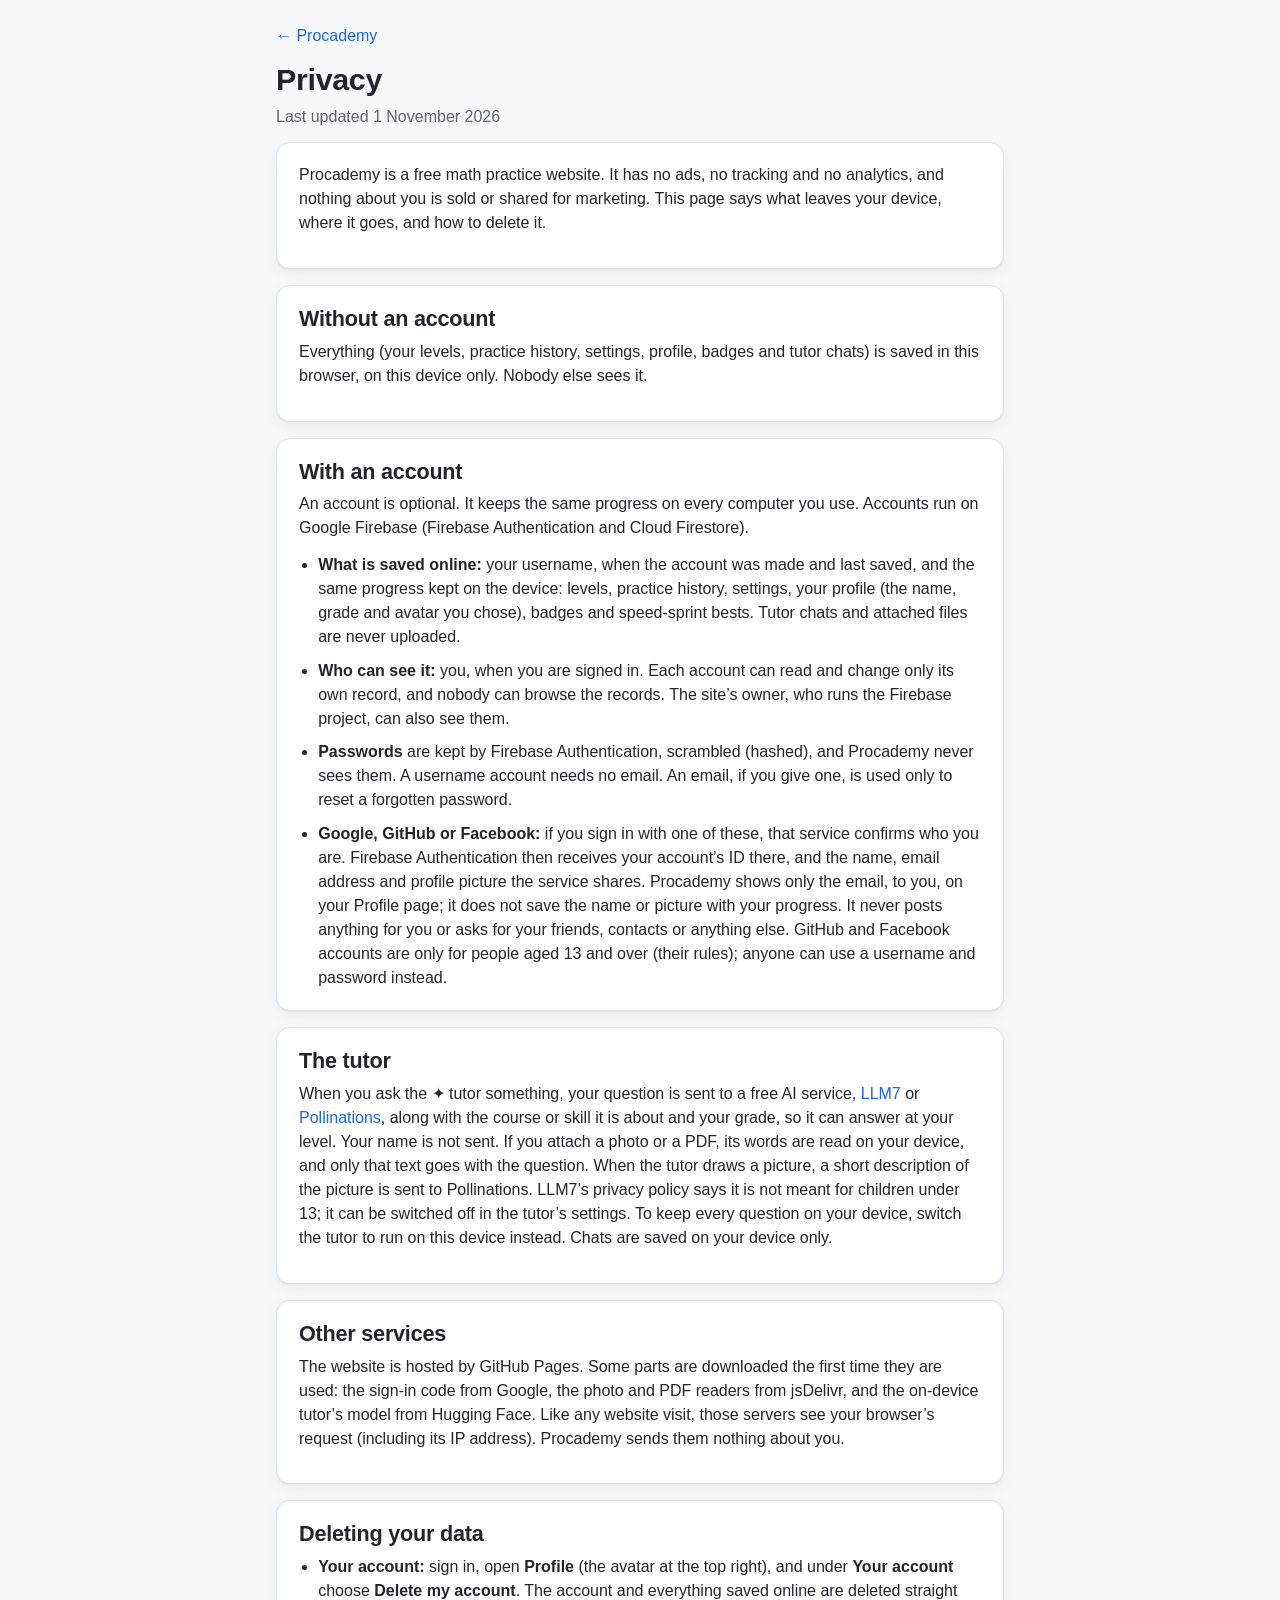
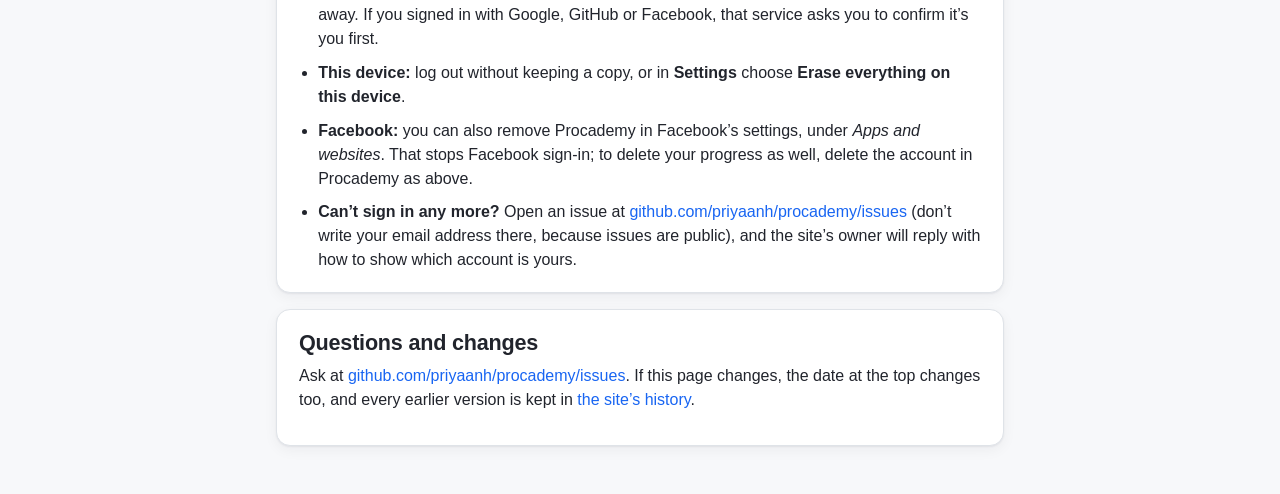
==== privacy.html @ 2d97335e "GitHub and Facebook sign-in buttons, and a privacy page The Profile page's sign-in button is now one" ====
<!doctype html>
<html lang="en">
<head>
<meta charset="utf-8">
<meta name="viewport" content="width=device-width, initial-scale=1">
<!-- A plain page: no scripts at all. Linked from the Profile page and Settings → About, and given to
     Google, GitHub and Facebook as the sign-in buttons' privacy policy and data-deletion page. -->
<meta http-equiv="Content-Security-Policy" content="default-src 'none'; style-src 'self'; img-src 'self'; base-uri 'none'; form-action 'none'">
<title>Privacy · Procademy</title>
<link rel="icon" href="icon.svg" type="image/svg+xml">
<link rel="stylesheet" href="app.css">
</head>
<body>
<main class="legal">
  <p><a href="./">← Procademy</a></p>
  <h1>Privacy</h1>
  <p class="muted">Last updated 1 November 2026</p>

  <div class="card">
    <p>Procademy is a free math practice website. It has no ads, no tracking and no analytics, and nothing
      about you is sold or shared for marketing. This page says what leaves your device, where it goes, and
      how to delete it.</p>
  </div>

  <div class="card">
    <h2>Without an account</h2>
    <p>Everything (your levels, practice history, settings, profile, badges and tutor chats) is saved in
      this browser, on this device only. Nobody else sees it.</p>
  </div>

  <div class="card">
    <h2>With an account</h2>
    <p>An account is optional. It keeps the same progress on every computer you use. Accounts run on Google
      Firebase (Firebase Authentication and Cloud Firestore).</p>
    <ul>
      <li><b>What is saved online:</b> your username, when the account was made and last saved, and the same
        progress kept on the device: levels, practice history, settings, your profile (the name, grade and
        avatar you chose), badges and speed-sprint bests. Tutor chats and attached files are never uploaded.</li>
      <li><b>Who can see it:</b> you, when you are signed in. Each account can read and change only its own
        record, and nobody can browse the records. The site’s owner, who runs the Firebase project, can
        also see them.</li>
      <li><b>Passwords</b> are kept by Firebase Authentication, scrambled (hashed), and Procademy never sees them.
        A username account needs no email. An email, if you give one, is used only to reset a forgotten
        password.</li>
      <li><b>Google, GitHub or Facebook:</b> if you sign in with one of these, that service confirms who you
        are. Firebase Authentication then receives your account’s ID there, and the name, email address
        and profile picture the service shares. Procademy shows only the email, to you, on your Profile
        page; it does not save the name or picture with your progress. It never posts anything for you or
        asks for your friends, contacts or anything else. GitHub and Facebook accounts are only for people
        aged 13 and over (their rules); anyone can use a username and password instead.</li>
    </ul>
  </div>

  <div class="card">
    <h2>The tutor</h2>
    <p>When you ask the ✦ tutor something, your question is sent to a free AI service,
      <a href="https://llm7.io/privacy">LLM7</a> or <a href="https://pollinations.ai/privacy">Pollinations</a>,
      along with the course or skill it is about and your grade, so it can answer at your level. Your name
      is not sent. If you attach a photo or a PDF, its words are read on your device, and only that text goes
      with the question. When the tutor draws a picture, a short description of the picture is sent to
      Pollinations. LLM7’s privacy policy says it is not meant for children under 13; it can be switched off
      in the tutor’s settings. To keep every question on your device, switch the tutor to run on this
      device instead. Chats are saved on your device only.</p>
  </div>

  <div class="card">
    <h2>Other services</h2>
    <p>The website is hosted by GitHub Pages. Some parts are downloaded the first time they are used: the
      sign-in code from Google, the photo and PDF readers from jsDelivr, and the on-device tutor’s model
      from Hugging Face. Like any website visit, those servers see your browser’s request (including its
      IP address). Procademy sends them nothing about you.</p>
  </div>

  <div class="card" id="delete">
    <h2>Deleting your data</h2>
    <ul>
      <li><b>Your account:</b> sign in, open <b>Profile</b> (the avatar at the top right), and under
        <b>Your account</b> choose <b>Delete my account</b>. The account and everything saved online are
        deleted straight away. If you signed in with Google, GitHub or Facebook, that service asks you to
        confirm it’s you first.</li>
      <li><b>This device:</b> log out without keeping a copy, or in <b>Settings</b> choose
        <b>Erase everything on this device</b>.</li>
      <li><b>Facebook:</b> you can also remove Procademy in Facebook’s settings, under <i>Apps and
        websites</i>. That stops Facebook sign-in; to delete your progress as well, delete the account in
        Procademy as above.</li>
      <li><b>Can’t sign in any more?</b> Open an issue at
        <a href="https://github.com/priyaanh/procademy/issues">github.com/priyaanh/procademy/issues</a>
        (don’t write your email address there, because issues are public), and the site’s owner will
        reply with how to show which account is yours.</li>
    </ul>
  </div>

  <div class="card">
    <h2>Questions and changes</h2>
    <p>Ask at <a href="https://github.com/priyaanh/procademy/issues">github.com/priyaanh/procademy/issues</a>.
      If this page changes, the date at the top changes too, and every earlier version is kept in
      <a href="https://github.com/priyaanh/procademy/commits/main/privacy.html">the site’s history</a>.</p>
  </div>
</main>
</body>
</html>
---- app.css ----
/* Academy: one stylesheet for the whole site. Light and dark come from the tokens at the top. */
:root {
  --bg: #f7f8fa; --surface: #ffffff; --surface-2: #f1f3f6; --ink: #21242c; --muted: #5f6672; --line: #dfe3e8; --line-strong: #c7cdd5;
  --primary: #1865f2; --primary-ink: #1865f2; --primary-soft: #e8f0fe; --on-primary: #ffffff;
  --ok: #0f9d58; --ok-soft: #e3f5ea; --bad: #d93025; --bad-soft: #fde8e6; --warn: #b26a00; --warn-soft: #fff1d6;
  --lvl1: #f08c00; --lvl2: #9c8fe3; --lvl3: #6a4fd8; --lvl4: #3b23a8; --lvl0: #c7cdd5;
  --shadow: 0 1px 2px rgba(20, 24, 40, .06), 0 4px 14px rgba(20, 24, 40, .05);
  --radius: 14px; --radius-s: 9px;
  --font: -apple-system, BlinkMacSystemFont, "Segoe UI", Roboto, "Helvetica Neue", Arial, sans-serif;
  --mono: ui-monospace, SFMono-Regular, Menlo, Consolas, monospace;
  --vz1: #2d6fe0; --vz2: #d2403a; --vz3: #23894a; --vz4: #7448d0; --vz5: #dd7410; --vz6: #2a2e38;
  --pc-a: #2d6fe0; --pc-b: #dd7410;   /* the percent tool's two series, checked for colour-blind separation */
  --fs: 16px;
  color-scheme: light;
}
:root[data-size="large"] { --fs: 19px; }
:root[data-size="xlarge"] { --fs: 22px; }
@media (prefers-color-scheme: dark) {
  :root:not([data-theme="light"]) {
    --bg: #14161b; --surface: #1d2027; --surface-2: #262a33; --ink: #e8eaf0; --muted: #a2a9b6; --line: #2f343f; --line-strong: #434a58;
    --primary: #6ea0ff; --primary-ink: #8db3ff; --primary-soft: #1f2d4a; --on-primary: #0c1324;
    --ok: #3ccf7a; --ok-soft: #173426; --bad: #ff7b72; --bad-soft: #3c1f1f; --warn: #ffc166; --warn-soft: #3a2f16;
    --lvl1: #ffa94d; --lvl2: #a99cf0; --lvl3: #8b73ee; --lvl4: #6a4fd8; --lvl0: #434a58;
    --vz1: #6ea0ff; --vz2: #ff7b72; --vz3: #4cd07d; --vz4: #b49cff; --vz5: #ffab5c; --vz6: #e8eaf0;
    --pc-a: #5a8cf0; --pc-b: #c97a2a;
    --shadow: 0 1px 2px rgba(0, 0, 0, .3), 0 4px 14px rgba(0, 0, 0, .25);
    color-scheme: dark;
  }
}
:root[data-theme="dark"] {
  --bg: #14161b; --surface: #1d2027; --surface-2: #262a33; --ink: #e8eaf0; --muted: #a2a9b6; --line: #2f343f; --line-strong: #434a58;
  --primary: #6ea0ff; --primary-ink: #8db3ff; --primary-soft: #1f2d4a; --on-primary: #0c1324;
  --ok: #3ccf7a; --ok-soft: #173426; --bad: #ff7b72; --bad-soft: #3c1f1f; --warn: #ffc166; --warn-soft: #3a2f16;
  --lvl1: #ffa94d; --lvl2: #a99cf0; --lvl3: #8b73ee; --lvl4: #6a4fd8; --lvl0: #434a58;
  --vz1: #6ea0ff; --vz2: #ff7b72; --vz3: #4cd07d; --vz4: #b49cff; --vz5: #ffab5c; --vz6: #e8eaf0;
  --pc-a: #5a8cf0; --pc-b: #c97a2a;
  --shadow: 0 1px 2px rgba(0, 0, 0, .3), 0 4px 14px rgba(0, 0, 0, .25);
  color-scheme: dark;
}

* { box-sizing: border-box; }
[hidden] { display: none !important; }
html { font-size: var(--fs); -webkit-text-size-adjust: 100%; }
body { margin: 0; background: var(--bg); color: var(--ink); font-family: var(--font); line-height: 1.5; min-height: 100vh; display: flex; flex-direction: column; }
a { color: var(--primary-ink); text-decoration: none; }
a:hover { text-decoration: underline; }
h1, h2, h3, h4 { line-height: 1.2; margin: 0 0 .5rem; font-weight: 700; letter-spacing: -.01em; }
h1 { font-size: 1.9rem; } h2 { font-size: 1.35rem; } h3 { font-size: 1.1rem; } h4 { font-size: 1rem; }
p { margin: 0 0 .8rem; }
button { font: inherit; cursor: pointer; }
input, select { font: inherit; color: inherit; }
img, svg { max-width: 100%; }
code { font-family: var(--mono); font-size: .92em; background: var(--surface-2); padding: .1em .35em; border-radius: 5px; }
pre.code { font-family: var(--mono); font-size: .92em; background: var(--surface-2); border: 1px solid var(--line); padding: .7rem .9rem; border-radius: var(--radius-s); overflow-x: auto; line-height: 1.45; margin: .6rem 0; white-space: pre; }
.visually-hidden { position: absolute; width: 1px; height: 1px; overflow: hidden; clip: rect(0 0 0 0); white-space: nowrap; }
:focus-visible { outline: 3px solid var(--primary); outline-offset: 2px; border-radius: 6px; }
.skip { position: absolute; left: -999px; top: 8px; background: var(--surface); padding: .5rem .8rem; border-radius: 8px; z-index: 50; }
.skip:focus { left: 8px; }

/* ---------- header ---------- */
.top { position: sticky; top: 0; z-index: 20; background: var(--surface); border-bottom: 1px solid var(--line); }
.top .bar { max-width: 1180px; margin: 0 auto; padding: 0 16px; min-height: 60px; display: flex; align-items: center; gap: 14px; }
.brand { display: flex; align-items: center; gap: 10px; font-weight: 800; font-size: 1.15rem; color: var(--ink); letter-spacing: -.01em; white-space: nowrap; }
.brand:hover { text-decoration: none; }
.brand .logo { width: 30px; height: 30px; border-radius: 9px; background: linear-gradient(135deg, var(--lvl3), var(--primary)); display: grid; place-items: center; color: #fff; font-size: 17px; }
.nav { display: flex; align-items: center; gap: 4px; }
.nav a { padding: .45rem .7rem; border-radius: 8px; color: var(--ink); font-weight: 600; }
.nav a:hover { background: var(--surface-2); text-decoration: none; }
.nav a.active { color: var(--primary-ink); background: var(--primary-soft); }
.search { flex: 1; display: flex; justify-content: center; }
.search form { width: 100%; max-width: 420px; position: relative; }
.search input { width: 100%; padding: .55rem .9rem .55rem 2.3rem; border: 1px solid var(--line-strong); border-radius: 999px; background: var(--bg); color: var(--ink); }
.search input:focus { background: var(--surface); outline: 2px solid var(--primary); border-color: transparent; }
.search .icon { position: absolute; left: .85rem; top: 50%; transform: translateY(-50%); color: var(--muted); pointer-events: none; }
.stats { display: flex; gap: 6px; align-items: center; margin-left: auto; }
.stat-pill { display: inline-flex; align-items: center; gap: 5px; padding: .3rem .65rem; border-radius: 999px; background: var(--surface-2); font-weight: 700; font-size: .92rem; white-space: nowrap; }
.stat-pill.cold { color: var(--muted); font-weight: 600; }
.iconbtn { width: 40px; height: 40px; border-radius: 50%; border: 0; background: transparent; color: var(--ink); display: grid; place-items: center; font-size: 1.2rem; }
.iconbtn:hover { background: var(--surface-2); }
@media (max-width: 760px) {
  .top .bar { flex-wrap: wrap; padding: 8px 12px; gap: 6px; }
  .search { order: 3; flex-basis: 100%; }
  .search form { max-width: none; }
  .nav a { padding: .4rem .5rem; }
  .brand .word { display: none; }
  .stat-pill { padding: .25rem .5rem; font-size: .85rem; }
  .iconbtn { width: 36px; height: 36px; }
}
@media (max-width: 440px) {
  .top .bar { gap: 4px; }
  .stats .stat-pill:first-child { display: none; }          /* the streak is on the home page; keep one line */
  .stat-pill { padding: .2rem .45rem; }
  .nav { gap: 0; flex: 1; min-width: 0; overflow-x: auto; scrollbar-width: none; }
  .nav::-webkit-scrollbar { display: none; }
  .nav a { flex: none; }
  .nav a { padding: .35rem .3rem; font-size: .9rem; }
  .nav .star { display: none; }
  .stats { display: none; }                                  /* the streak and points are on the home page; keep the nav on one line */
  .tab { padding: .35rem .6rem; font-size: .85rem; }
  .iconbtn { width: 32px; height: 32px; }
  main { padding-bottom: 96px; }                             /* room for the Ask button */
  main .tiles { grid-template-columns: repeat(3, minmax(0, 1fr)); gap: 8px; }
  main .tile { padding: 10px 10px; }
  main .tile .big { font-size: 1.3rem; }
  main .tile .label { font-size: .66rem; letter-spacing: .02em; }
  main .skills li { flex-wrap: wrap; }
  main .skills .actions { width: 100%; padding-left: 30px; }
  main .skills li.test .actions { padding-left: 30px; }
  .hero .btn-row > .btn, .cpm-now .btn-row > .btn { flex: 1 1 100%; }
  .hero { padding: 22px 18px; }
}

/* ---------- layout ---------- */
main { flex: 1; width: 100%; max-width: 1180px; margin: 0 auto; padding: 24px 16px 48px; container: page / inline-size; }
/* layouts follow the width the page really has, not the window: with the tutor open, a wide window can
   leave a narrow page, and the side-by-side layouts must stack instead of squeezing their buttons */
@container page (max-width: 860px) {
  main .two-col { grid-template-columns: 1fr; }
  main .sidebar { position: static; order: 2; }
}
@container page (max-width: 700px) {
  main .ex-head h1 { flex: 1 1 100%; order: 3; font-size: 1.05rem; }
  main .ex-head .dots { margin-left: auto; }
  main .back .back-long { display: none; }
  main .back .back-short { display: inline; }
  main .cpm-lessons li { flex-wrap: wrap; }
  main .cpm-lessons .actions { width: 100%; padding-left: 68px; }
  main .cpm-levels { order: 2; }
  main .skills li { flex-wrap: wrap; }
  main .skills .actions { width: 100%; padding-left: 30px; }
}
@container page (max-width: 460px) {
  main .tiles { grid-template-columns: repeat(3, minmax(0, 1fr)); gap: 8px; }
  main .tile { padding: 10px 10px; }
  main .tile .big { font-size: 1.3rem; }
  main .tile .label { font-size: .66rem; letter-spacing: .02em; }
  main .hero .btn-row > .btn, main .cpm-now .btn-row > .btn { flex: 1 1 100%; }
  main .hero { padding: 22px 18px; }
}
footer { border-top: 1px solid var(--line); color: var(--muted); font-size: .9rem; padding: 18px 16px 28px; text-align: center; }
.two-col { display: grid; grid-template-columns: 290px minmax(0, 1fr); gap: 24px; align-items: start; }
.sidebar { position: sticky; top: 76px; }
@media (max-width: 900px) { .two-col { grid-template-columns: 1fr; } .sidebar { position: static; order: 2; } }
.card { background: var(--surface); border: 1px solid var(--line); border-radius: var(--radius); box-shadow: var(--shadow); padding: 20px 22px; }
.card + .card { margin-top: 16px; }
.grid > .card + .card, .tiles > .tile, .row > .card + .card { margin-top: 0; }     /* side by side: no stacking margin */
.grid > .card.tight { display: flex; flex-direction: column; }
.grid > .card.tight > .btn-row:last-child { margin-top: auto; padding-top: 14px; }   /* buttons line up along the bottom */
.grid > .card.tight > .btn:last-child { margin-top: auto; align-self: flex-start; }
.card.tight { padding: 14px 16px; }
.grid { display: grid; gap: 16px; grid-template-columns: repeat(auto-fill, minmax(260px, 1fr)); }
.grid.wide { grid-template-columns: repeat(auto-fill, minmax(320px, 1fr)); }
.row { display: flex; align-items: center; gap: 12px; flex-wrap: wrap; }
.row.between { justify-content: space-between; }
.muted { color: var(--muted); }
.small { font-size: .9rem; }
.tiny { font-size: .8rem; }
.crumbs { font-size: .9rem; color: var(--muted); margin-bottom: 10px; display: flex; gap: 6px; flex-wrap: wrap; align-items: center; }
.crumbs a { color: var(--muted); }
.crumbs a:hover { color: var(--primary-ink); }
.hero { padding: 28px 26px; border-radius: var(--radius); background: var(--surface); border: 1px solid var(--line); box-shadow: var(--shadow); position: relative; overflow: hidden; }
.hero::before { content: ""; position: absolute; inset: 0 0 auto 0; height: 6px; background: var(--course, var(--primary)); }
.hero .icon-big { font-size: 2.4rem; line-height: 1; }
.section-title { display: flex; align-items: baseline; justify-content: space-between; gap: 12px; margin: 28px 0 12px; }
.section-title h2 { margin: 0; }
.section-title:first-child { margin-top: 0; }
.empty { color: var(--muted); text-align: center; padding: 28px 12px; }

/* ---------- buttons ---------- */
.btn { display: inline-flex; align-items: center; justify-content: center; gap: 8px; padding: .6rem 1.1rem; border-radius: 10px; border: 1px solid var(--line-strong); background: var(--surface); color: var(--ink); font-weight: 700; min-height: 44px; text-decoration: none; }
.btn:hover { background: var(--surface-2); text-decoration: none; }
.btn.primary { background: var(--primary); border-color: var(--primary); color: var(--on-primary); }
.btn.primary:hover { filter: brightness(1.08); }
.btn.ok { background: var(--ok); border-color: var(--ok); color: #fff; }
.btn.ghost { border-color: transparent; background: transparent; color: var(--primary-ink); }
.btn.ghost:hover { background: var(--primary-soft); }
.btn.danger { color: var(--bad); border-color: var(--bad); }
.btn.sm { min-height: 36px; padding: .35rem .8rem; font-size: .92rem; }
.btn.block { width: 100%; }
.btn[disabled] { opacity: .5; cursor: not-allowed; }
.btn-row { display: flex; gap: 10px; flex-wrap: wrap; align-items: center; margin-top: 14px; }

/* ---------- mastery ---------- */
.lvl { display: inline-block; width: 18px; height: 22px; border-radius: 4px; border: 2px solid var(--lvl0); position: relative; vertical-align: middle; flex: none; background: linear-gradient(to top, var(--c, transparent) var(--p, 0%), transparent var(--p, 0%)); }
.lvl-1 { --c: var(--lvl1); --p: 25%; border-color: var(--lvl1); }
.lvl-2 { --c: var(--lvl2); --p: 50%; border-color: var(--lvl2); }
.lvl-3 { --c: var(--lvl3); --p: 80%; border-color: var(--lvl3); }
.lvl-4 { --c: var(--lvl4); --p: 100%; border-color: var(--lvl4); }
.lvl-4::after { content: "★"; position: absolute; inset: 0; display: grid; place-items: center; color: #fff; font-size: 12px; line-height: 1; }
.lvl.big { width: 26px; height: 32px; }
.lvl.big.lvl-4::after { font-size: 17px; }
.legend { display: flex; flex-wrap: wrap; gap: 8px 16px; font-size: .9rem; color: var(--muted); }
.legend span { display: inline-flex; align-items: center; gap: 6px; }
.legend .dot { width: 12px; height: 12px; border-radius: 3px; display: inline-block; }
.mbar { display: flex; height: 12px; border-radius: 999px; overflow: hidden; background: var(--surface-2); border: 1px solid var(--line); }
.mbar span { display: block; height: 100%; }
.mbar .m4 { background: var(--lvl4); } .mbar .m3 { background: var(--lvl3); } .mbar .m2 { background: var(--lvl2); } .mbar .m1 { background: var(--lvl1); }
.mbar.thin { height: 8px; }
.pbar { height: 8px; border-radius: 999px; background: var(--surface-2); border: 1px solid var(--line); overflow: hidden; }
.pbar > span { display: block; height: 100%; background: var(--course, var(--primary)); }
.chip { display: inline-flex; align-items: center; gap: 6px; padding: .15rem .6rem; border-radius: 999px; background: var(--surface-2); font-size: .85rem; font-weight: 600; color: var(--muted); }
.chip.lv-1 { background: var(--warn-soft); color: var(--warn); }
.chip.lv-2, .chip.lv-3, .chip.lv-4 { background: var(--primary-soft); color: var(--lvl3); }
.chip.up { background: var(--ok-soft); color: var(--ok); }
.chip.down { background: var(--bad-soft); color: var(--bad); }

/* ---------- lists of skills ---------- */
.skills { list-style: none; margin: 0; padding: 0; }
.skills li { display: flex; align-items: center; gap: 12px; padding: 10px 0; border-top: 1px solid var(--line); }
.skills li:first-child { border-top: 0; }
.skills .name { flex: 1; min-width: 0; font-weight: 600; }
.skills .name a { color: var(--ink); }
.skills .name .sub { font-weight: 400; color: var(--muted); font-size: .85rem; }
.skills .actions { display: flex; gap: 6px; flex: none; }
.skills li.test { background: var(--surface-2); margin: 8px -22px -20px; padding: 14px 22px; border-radius: 0 0 var(--radius) var(--radius); border-top: 0; }
.unit-card h3 a { color: var(--ink); }
.unit-card .num { color: var(--muted); font-weight: 600; font-size: .85rem; text-transform: uppercase; letter-spacing: .04em; }
.unit-nav { list-style: none; margin: 0; padding: 0; }
.unit-nav li a { display: flex; gap: 10px; align-items: center; padding: 8px 10px; border-radius: 8px; color: var(--ink); font-size: .95rem; }
.unit-nav li a > span:nth-child(2) { flex: 1; min-width: 0; overflow-wrap: anywhere; }
.unit-nav li a:hover, .unit-nav li a.active { background: var(--surface-2); text-decoration: none; }
.unit-nav .n { color: var(--muted); font-weight: 700; font-size: .8rem; width: 22px; flex: none; }
.unit-nav .pbar { width: 46px; margin-left: auto; flex: none; }

/* ---------- course cards ---------- */
.course-card { display: flex; flex-direction: column; gap: 10px; padding: 18px 20px; border-top: 5px solid var(--course, var(--primary)); color: var(--ink); }
.course-card:hover { text-decoration: none; border-color: var(--course, var(--primary)); box-shadow: 0 6px 20px rgba(20, 24, 40, .1); }
.course-card .icon { font-size: 1.8rem; line-height: 1; }
.course-card h3 { margin: 0; }
.course-card p { color: var(--muted); font-size: .92rem; margin: 0; flex: 1; }
.tiles { display: grid; gap: 14px; grid-template-columns: repeat(auto-fit, minmax(150px, 1fr)); }
.tile { background: var(--surface); border: 1px solid var(--line); border-radius: var(--radius); padding: 14px 16px; box-shadow: var(--shadow); }
.tile .big { font-size: 1.8rem; font-weight: 800; letter-spacing: -.02em; line-height: 1.1; }
.tile .label { color: var(--muted); font-size: .85rem; font-weight: 600; text-transform: uppercase; letter-spacing: .04em; }

/* ---------- exercise ---------- */
.ex { max-width: 860px; margin: 0 auto; }
.ex-head { display: flex; align-items: center; gap: 14px; margin-bottom: 14px; flex-wrap: wrap; }
.ex-head h1 { font-size: 1.2rem; margin: 0; flex: 1; min-width: 0; overflow-wrap: anywhere; }
.back .back-short { display: none; }
@media (max-width: 700px) {
  .ex-head h1 { flex: 1 1 100%; order: 3; font-size: 1.05rem; }
  .ex-head .dots { margin-left: auto; }
  .back .back-long { display: none; }
  .back .back-short { display: inline; }
}
.dots { display: flex; gap: 6px; flex-wrap: wrap; }
.dots span { width: 22px; height: 10px; border-radius: 999px; background: var(--surface-2); border: 1px solid var(--line-strong); }
.dots span.current { border-color: var(--primary); box-shadow: inset 0 0 0 2px var(--primary-soft); }
.dots span.right { background: var(--ok); border-color: var(--ok); }
.dots span.wrong { background: var(--bad); border-color: var(--bad); }
.dots span.hinted { background: var(--warn); border-color: var(--warn); }
.question { font-size: 1.15rem; }
.question .lead { color: var(--muted); font-size: .9rem; font-weight: 600; text-transform: uppercase; letter-spacing: .04em; margin-bottom: 6px; }
.question .big { font-size: 1.6rem; margin: .4rem 0; }
.answer { margin-top: 18px; }
.answer input[type="text"] { width: 100%; max-width: 320px; padding: .7rem .9rem; font-size: 1.15rem; border: 2px solid var(--line-strong); border-radius: 10px; background: var(--surface); }
.answer input[type="text"]:focus { outline: none; border-color: var(--primary); }
.answer .unit { margin-left: 8px; font-size: 1.1rem; color: var(--muted); }
.answer .help { color: var(--muted); font-size: .85rem; margin-top: 6px; }
.choices { list-style: none; margin: 0; padding: 0; display: grid; gap: 10px; }
.choices button { display: flex; align-items: center; gap: 12px; width: 100%; text-align: left; padding: .75rem .9rem; border: 2px solid var(--line-strong); border-radius: 10px; background: var(--surface); color: var(--ink); font-weight: 500; font-size: 1.05rem; min-height: 50px; }
.choices button:hover { border-color: var(--primary); }
.choices button[aria-pressed="true"] { border-color: var(--primary); background: var(--primary-soft); }
.choices button.is-right { border-color: var(--ok); background: var(--ok-soft); }
.choices button.is-wrong { border-color: var(--bad); background: var(--bad-soft); }
.choices .key { width: 26px; height: 26px; border-radius: 50%; border: 1px solid var(--line-strong); display: grid; place-items: center; font-size: .8rem; font-weight: 700; color: var(--muted); flex: none; }
.choices button[disabled] { cursor: default; }
.feedback { margin-top: 16px; padding: 12px 14px; border-radius: 10px; font-weight: 600; display: flex; gap: 10px; align-items: flex-start; }
.feedback.good { background: var(--ok-soft); color: var(--ok); }
.feedback.bad { background: var(--bad-soft); color: var(--bad); }
.feedback.note { background: var(--warn-soft); color: var(--warn); }
.hints { margin-top: 16px; display: grid; gap: 10px; }
.hint { padding: 12px 14px; border-left: 4px solid var(--lvl2); background: var(--surface-2); border-radius: 0 10px 10px 0; animation: pop .25s ease-out; }
.hint .hn { font-size: .78rem; font-weight: 700; text-transform: uppercase; letter-spacing: .05em; color: var(--muted); margin-bottom: 2px; }
.hint p:last-child { margin-bottom: 0; }
@keyframes pop { from { opacity: 0; transform: translateY(4px); } to { opacity: 1; transform: none; } }
.ex-foot { display: flex; align-items: center; gap: 10px; margin-top: 20px; flex-wrap: wrap; }
.ex-foot .spacer { flex: 1; }
.summary { text-align: center; padding: 36px 24px; }
.summary .score { font-size: 3rem; font-weight: 800; letter-spacing: -.03em; line-height: 1; }
.summary .what { color: var(--muted); margin-top: 6px; }
.summary .changes { display: flex; flex-direction: column; gap: 8px; align-items: center; margin: 18px 0; }
.summary .btn-row { justify-content: center; }
.learn { font-size: 1.05rem; }
.learn h3 { margin-top: 1.2rem; }
.learn .example { background: var(--surface-2); border-left: 4px solid var(--primary); padding: 12px 16px; border-radius: 0 10px 10px 0; margin: 12px 0; }
.learn .example .ex-title { font-weight: 700; font-size: .85rem; text-transform: uppercase; letter-spacing: .05em; color: var(--muted); margin-bottom: 4px; }
.learn ul, .learn ol { padding-left: 1.3rem; }
.learn li { margin-bottom: .3rem; }

/* ---------- math ---------- */
.frac { display: inline-flex; flex-direction: column; vertical-align: middle; text-align: center; line-height: 1.1; margin: 0 2px; font-size: .95em; }
.frac .num { border-bottom: 1.5px solid currentColor; padding: 0 3px 1px; }
.frac .den { padding: 1px 3px 0; }
.mixed { margin-left: 1px; }
.sqrt .rad { border-top: 1.5px solid currentColor; padding: 0 2px; }
.mtable { border-collapse: collapse; margin: 10px 0; }
.mtable th, .mtable td { border: 1px solid var(--line-strong); padding: 6px 12px; text-align: center; }
.mtable th { background: var(--surface-2); }
.mtable.compact th, .mtable.compact td { padding: 3px 10px; }
.figure { display: block; max-width: 100%; height: auto; margin: 10px auto; }
.figure text { fill: var(--ink); font-family: var(--font); }
.figure .stroke { stroke: var(--ink); fill: none; stroke-width: 2; }
.figure .fill { fill: var(--primary-soft); stroke: var(--primary); stroke-width: 2; }
.figure .light { stroke: var(--line-strong); }

/* ---------- saving courses, the courses page ---------- */
.course-card { position: relative; }
.course-card .card-link { color: var(--ink); }
.course-card .card-link::after { content: ""; position: absolute; inset: 0; border-radius: var(--radius); }   /* the whole card opens the course */
.course-card .save-btn, .course-card .continue { position: relative; z-index: 1; }
.course-card .continue { align-self: flex-start; margin-top: 4px; max-width: 100%; overflow: hidden; text-overflow: ellipsis; white-space: nowrap; display: inline-block; line-height: 36px; padding-top: 0; padding-bottom: 0; }
.course-card[hidden], .band-section[hidden] { display: none; }
.save-btn { border: 1px solid var(--line-strong); background: var(--surface); color: var(--ink); border-radius: 999px; padding: .3rem .75rem; font-weight: 700; font-size: .85rem; min-height: 34px; white-space: nowrap; }
.save-btn:hover { border-color: var(--primary); }
.save-btn.on { background: var(--primary-soft); border-color: var(--primary); color: var(--primary-ink); }
.save-btn.big { font-size: .95rem; padding: .5rem 1rem; min-height: 44px; }
.course-tools { display: flex; flex-wrap: wrap; gap: 10px 16px; align-items: center; margin: 16px 0 4px; }
.course-tools input[type="search"] { flex: 1 1 240px; padding: .55rem .9rem; border: 1px solid var(--line-strong); border-radius: 10px; background: var(--surface); }
.tabs { display: flex; flex-wrap: wrap; gap: 4px; }
.tab { padding: .4rem .8rem; border-radius: 999px; color: var(--ink); font-weight: 600; font-size: .92rem; border: 1px solid transparent; }
.tab:hover { background: var(--surface-2); text-decoration: none; }
.tab.on { background: var(--primary-soft); color: var(--primary-ink); border-color: var(--primary); }
.empty-saved p { margin-bottom: 8px; }
.grade-chip .save-btn { margin-left: 4px; min-height: 28px; padding: .15rem .55rem; font-size: .78rem; }

/* ---------- grade picker ---------- */
.band + .band { margin-top: 16px; }
.band-name { font-weight: 700; font-size: .85rem; text-transform: uppercase; letter-spacing: .05em; color: var(--muted); margin-bottom: 8px; }
.chips { display: flex; flex-wrap: wrap; gap: 8px; }
.grade-chip { display: inline-flex; align-items: center; gap: 8px; padding: .5rem .9rem; border: 1px solid var(--line-strong); border-left: 5px solid var(--course, var(--primary)); border-radius: 10px; background: var(--surface); color: var(--ink); font-weight: 600; min-height: 44px; }
.grade-chip:hover { background: var(--surface-2); text-decoration: none; }

/* ---------- CPM books ---------- */
.cpm-find input, .cpm-tools input[type="search"] { width: 100%; padding: .6rem .9rem; border: 1px solid var(--line-strong); border-radius: 10px; background: var(--surface); }
.cpm-find { margin: 16px 0 4px; }
.cpm-tools { display: flex; flex-wrap: wrap; gap: 10px 16px; align-items: center; }
.cpm-tools input[type="search"] { flex: 1 1 260px; width: auto; }
details.chapter > summary { cursor: pointer; display: flex; flex-wrap: wrap; align-items: baseline; gap: 4px 12px; list-style: none; }
details.chapter > summary::-webkit-details-marker { display: none; }
details.chapter > summary::before { content: "▸"; color: var(--muted); transition: transform .15s; display: inline-block; }
details.chapter[open] > summary::before { transform: rotate(90deg); }
.ch-n { font-weight: 700; color: var(--muted); font-size: .85rem; text-transform: uppercase; letter-spacing: .04em; }
.ch-title { font-weight: 700; font-size: 1.1rem; flex: 1; min-width: 200px; }
.cpm-lessons { list-style: none; margin: 8px 0 0; padding: 0; }
.cpm-lessons li { display: flex; align-items: center; gap: 12px; padding: 10px 0; border-top: 1px solid var(--line); }
.cpm-lessons li:first-child { border-top: 0; }
.cpm-lessons li.here { background: var(--primary-soft); margin: 0 -12px; padding: 10px 12px; border-radius: 10px; }
.cpm-lessons li[hidden], details.chapter[hidden] { display: none; }
.cpm-num { font-weight: 800; font-variant-numeric: tabular-nums; color: var(--ink); width: 56px; flex: none; }
.cpm-what { flex: 1; min-width: 0; }
.cpm-what a { color: var(--ink); }
.cpm-levels { display: flex; gap: 3px; flex: none; }
.cpm-lessons .actions { display: flex; gap: 4px; flex: none; }
.cpm-now { border-left: 5px solid var(--course, var(--primary)); }
@media (max-width: 700px) {
  .cpm-lessons li { flex-wrap: wrap; }
  .cpm-lessons .actions { width: 100%; padding-left: 68px; }
  .cpm-levels { order: 2; }
}

/* ---------- the tutor ---------- */
.tutor-fab { position: fixed; right: 18px; bottom: 18px; z-index: 40; display: inline-flex; align-items: center; gap: 6px; padding: .7rem 1.1rem; border-radius: 999px; border: 0;
  background: linear-gradient(135deg, var(--lvl3), var(--primary)); color: #fff; font-weight: 800; box-shadow: 0 6px 20px rgba(20, 24, 40, .25); min-height: 48px; }
.tutor-fab:hover { filter: brightness(1.08); }
body.tutor-open .tutor-fab { display: none; }
@media (min-width: 701px) {
  body.tutor-open:not(.tutor-overlay) main { width: auto; max-width: none; margin-right: calc(var(--tutor-w, 420px) + 30px); margin-left: 0; padding-left: 24px; }
  body.tutor-open:not(.tutor-overlay) footer { margin-right: calc(var(--tutor-w, 420px) + 30px); }
  /* while the edge is dragged only the panel moves; the page settles once, when it is let go */
  body.tutor-open.tutor-resizing:not(.tutor-overlay) main, body.tutor-open.tutor-resizing:not(.tutor-overlay) footer { margin-right: calc(var(--tutor-page-w, 420px) + 30px); }
}
.tutor { position: fixed; right: 18px; bottom: 18px; top: 78px; width: min(var(--tutor-w, 420px), calc(100vw - 36px)); z-index: 45; display: flex; flex-direction: column;
  background: var(--surface); border: 1px solid var(--line-strong); border-radius: var(--radius); box-shadow: 0 12px 40px rgba(10, 14, 30, .3); overflow: hidden; }
/* drag to resize: the left edge on a computer, the top grip on a phone */
.tutor-resize { position: absolute; left: -8px; top: 0; bottom: 0; width: 16px; cursor: ew-resize; z-index: 2; touch-action: none; }
.tutor-resize::after { content: ""; position: absolute; left: 6px; top: 50%; width: 4px; height: 56px; margin-top: -28px; border-radius: 4px; background: var(--line-strong); opacity: .7; transition: opacity .15s, background-color .15s, height .15s, margin-top .15s; }
.tutor-resize:hover::after, .tutor-resize:focus-visible::after, body.tutor-resizing .tutor-resize::after { opacity: 1; background: var(--primary); height: 96px; margin-top: -48px; }
.tutor-resize:focus-visible { outline: none; }
body.tutor-resizing .tutor { box-shadow: 0 0 0 2px var(--primary), var(--shadow); }
.tutor.tutor-snapping { transition: width .2s ease, top .2s ease; }
.tutor-grip { display: none; }
body.tutor-resizing { user-select: none; cursor: ew-resize; }
body.tutor-resizing iframe { pointer-events: none; }
.tutor[hidden] { display: none; }
.tutor-head { display: flex; align-items: center; justify-content: space-between; gap: 10px; padding: 12px 14px; border-bottom: 1px solid var(--line); }
.tutor-about { padding: 8px 14px 0; }
.tutor-about:empty { display: none; }
.tutor-body { flex: 1; overflow-y: auto; padding: 12px 14px; display: flex; flex-direction: column; gap: 10px; }
.tutor-body > *, .ai-thread > * { flex-shrink: 0; }   /* a tall answer (a graph) scrolls; it is never squeezed */
.tutor-card { background: var(--surface-2); border-radius: 12px; padding: 12px 14px; }
.tutor-card ul { padding-left: 1.2rem; margin: 6px 0 10px; }
.tutor-models { border: 0; padding: 0; margin: 0 0 12px; display: grid; gap: 8px; }
.tutor-model { display: flex; gap: 10px; align-items: flex-start; padding: 8px 10px; border: 1px solid var(--line-strong); border-radius: 10px; background: var(--surface); cursor: pointer; }
.tutor-model:has(input:checked) { border-color: var(--primary); background: var(--primary-soft); }
.tutor-model input { margin-top: 4px; }
.tmsg { padding: 10px 12px; border-radius: 12px; max-width: 92%; line-height: 1.5; overflow-wrap: anywhere; }
.tmsg p { margin: 0 0 .5rem; } .tmsg p:last-child { margin-bottom: 0; }
.tmsg ul, .tmsg ol { margin: .2rem 0 .5rem; padding-left: 1.2rem; }
.tmsg.user { align-self: flex-end; background: var(--primary); color: var(--on-primary); border-bottom-right-radius: 4px; }
.tmsg.assistant { align-self: flex-start; background: var(--surface-2); border-bottom-left-radius: 4px; }
.tutor-quick { display: flex; flex-wrap: wrap; gap: 6px; padding: 0 14px 8px; }
.tutor-quick:empty { display: none; }
.tutor-input { display: flex; gap: 8px; padding: 10px 14px 14px; border-top: 1px solid var(--line); align-items: flex-end; }
.tutor-input textarea { flex: 1; resize: none; padding: .55rem .7rem; border: 1px solid var(--line-strong); border-radius: 10px; background: var(--surface); color: var(--ink); font: inherit; min-height: 44px; max-height: 140px; }
.tutor-input textarea:disabled { opacity: .6; }
.tutor-input[hidden] { display: none; }
.tutor-note { padding: 0 14px 10px; }
.tutor-note:empty { display: none; }
.tutor-model.off { opacity: .55; cursor: not-allowed; }
.tmsg-via { margin-top: 6px; font-size: .72rem; color: var(--muted); }
.tutor-advanced > summary { cursor: pointer; }
.tutor-wait-step { margin-top: 8px; padding: 8px 10px; border-left: 3px solid var(--lvl2); background: var(--surface); border-radius: 0 8px 8px 0; }
.tutor-check { display: flex; gap: 8px; align-items: flex-start; padding: 4px 0; font-size: .92rem; }
.tutor-check input { margin-top: 4px; }
.tutor-body .tutor-card + .tutor-card { margin-top: 2px; }
@media (max-width: 700px) {
  .tutor { right: 0; left: 0; bottom: 0; top: var(--tutor-top, 18vh); width: auto; border-radius: var(--radius) var(--radius) 0 0; }
  .tutor-fab { right: 12px; bottom: 12px; }
  .tutor-resize { display: none; }
  .tutor-grip { display: block; height: 26px; margin-bottom: -10px; cursor: ns-resize; touch-action: none; position: relative; }
  .tutor-grip::after { content: ""; position: absolute; left: 50%; top: 9px; width: 52px; height: 5px; margin-left: -26px; border-radius: 4px; background: var(--line-strong); transition: background-color .15s, width .15s, margin-left .15s; }
  body.tutor-resizing .tutor-grip::after, .tutor-grip:focus-visible::after { background: var(--primary); width: 72px; margin-left: -36px; }
  body.tutor-resizing { cursor: ns-resize; }
}

/* ---------- the tutor's own page ---------- */
body.on-ai-page .tutor-fab, body.on-ai-page .tutor { display: none !important; }
body.on-ai-page footer { display: none; }
.ai-page { display: grid; grid-template-columns: 270px minmax(0, 1fr); gap: 18px; align-items: start; height: calc(100vh - 110px); min-height: 520px; }
.ai-side { display: flex; flex-direction: column; gap: 12px; min-height: 0; height: 100%; }
.ai-chats { flex: 1; overflow-y: auto; padding: 6px; min-height: 120px; }
.ai-chat { display: flex; align-items: center; gap: 4px; border-radius: 8px; }
.ai-chat a { flex: 1; min-width: 0; display: flex; flex-direction: column; padding: 7px 8px; color: var(--ink); border-radius: 8px; }
.ai-chat a:hover { background: var(--surface-2); text-decoration: none; }
.ai-chat.on a { background: var(--primary-soft); }
.ai-chat .t { font-weight: 600; font-size: .9rem; overflow: hidden; text-overflow: ellipsis; white-space: nowrap; }
.ai-chat .ai-del { width: 28px; height: 28px; font-size: .8rem; opacity: .5; flex: none; }
.ai-chat:hover .ai-del, .ai-del:focus-visible { opacity: 1; }
.ai-dl { display: grid; grid-template-columns: auto minmax(0, 1fr); gap: 3px 10px; margin: 0 0 8px; font-size: .82rem; }
.ai-dl dt { color: var(--muted); }
.ai-dl dd { margin: 0; font-weight: 600; overflow-wrap: anywhere; }
.ai-main { display: flex; flex-direction: column; height: 100%; min-height: 0; padding: 0; overflow: hidden; }
.ai-controls { display: flex; flex-wrap: wrap; gap: 10px 16px; padding: 12px 16px; border-bottom: 1px solid var(--line); align-items: flex-end; }
.ai-field { display: flex; flex-direction: column; gap: 3px; min-width: 0; }
.ai-field select { padding: .4rem .6rem; border: 1px solid var(--line-strong); border-radius: 8px; background: var(--surface); max-width: 320px; }
.ai-styles { display: flex; flex-wrap: wrap; gap: 4px; }
.chip-btn { display: inline-flex; align-items: center; gap: 6px; border: 1px solid var(--line-strong); background: var(--surface); color: var(--ink); border-radius: 999px; padding: .28rem .7rem; font-size: .84rem; font-weight: 600; min-height: 32px; white-space: nowrap; text-decoration: none; }
.chip-btn:hover { border-color: var(--primary); text-decoration: none; }
.chip-btn.on { background: var(--primary-soft); border-color: var(--primary); color: var(--primary-ink); }
.chip-btn .lvl { width: 12px; height: 15px; border-width: 1.5px; }
.ai-thread { flex: 1; overflow-y: auto; padding: 18px 16px; display: flex; flex-direction: column; gap: 14px; }
.ai-msg { display: flex; flex-direction: column; max-width: 860px; }
.ai-msg.user { align-self: flex-end; align-items: flex-end; }
.ai-msg.bot { align-self: flex-start; width: 100%; }
.ai-msg .bubble { padding: 12px 15px; border-radius: 14px; line-height: 1.6; overflow-wrap: anywhere; }
.ai-msg.user .bubble { background: var(--primary); color: var(--on-primary); border-bottom-right-radius: 4px; max-width: 640px; }
.ai-msg.bot .bubble { background: var(--surface-2); border-bottom-left-radius: 4px; }
.ai-msg .bubble p { margin: 0 0 .55rem; } .ai-msg .bubble p:last-child { margin-bottom: 0; }
.ai-msg .bubble ul, .ai-msg .bubble ol { margin: .2rem 0 .55rem; padding-left: 1.3rem; }
.ai-actions, .ai-related { display: flex; flex-wrap: wrap; gap: 6px; align-items: center; margin-top: 8px; }
.ai-meta { margin-left: auto; }
.ai-compose { border-top: 1px solid var(--line); padding: 12px 16px 14px; display: flex; flex-direction: column; gap: 6px; }
.ai-compose textarea { width: 100%; resize: none; padding: .7rem .85rem; border: 1px solid var(--line-strong); border-radius: 12px; background: var(--surface); color: var(--ink); font: inherit; min-height: 52px; max-height: 220px; }
.ai-compose-row { display: flex; align-items: center; gap: 10px; justify-content: space-between; }
.ai-empty { margin: auto 0; text-align: center; padding: 10px; }
.ai-empty p { max-width: 620px; margin: 0 auto 18px; }
.ai-starters { display: grid; grid-template-columns: repeat(auto-fill, minmax(200px, 1fr)); gap: 10px; text-align: left; }
.ai-starter { display: flex; flex-direction: column; align-items: flex-start; text-align: left; gap: 3px; padding: 12px 14px; border: 1px solid var(--line-strong); border-radius: 12px; background: var(--surface); color: var(--ink); font: inherit; cursor: pointer; min-height: 64px; }
.ai-starter:hover { border-color: var(--primary); background: var(--primary-soft); }
@container page (max-width: 560px) {
  .ai-controls { display: grid; grid-template-columns: 1fr 1fr; gap: 8px 10px; padding: 10px 12px; }
  .ai-controls .ai-field:last-child { grid-column: 1 / -1; }
  .ai-field select { max-width: none; width: 100%; }
  .ai-styles { flex-wrap: nowrap; overflow-x: auto; scrollbar-width: none; padding-bottom: 2px; }
  .ai-styles::-webkit-scrollbar { display: none; }
  .ai-thread { padding: 14px 12px; }
  .ai-compose { padding: 10px 12px 12px; }
  .ai-compose-row .tiny { display: none; }
  .ai-compose-row { justify-content: flex-end; }
  .ai-starters { grid-template-columns: 1fr 1fr; gap: 8px; }
  .ai-starter { padding: 10px 11px; min-height: 0; }
  .ai-starter .small { display: none; }
}
@container page (max-width: 820px) {
  .ai-page { grid-template-columns: 1fr; height: auto; }
  .ai-side { height: auto; order: 2; }
  .ai-chats { max-height: 220px; }
  .ai-main { height: calc(100vh - 150px); min-height: 480px; }
}

/* ---------- progress ---------- */
.heat { display: grid; grid-auto-flow: column; grid-template-rows: repeat(7, 12px); grid-auto-columns: 12px; justify-content: start; gap: 3px; overflow-x: auto; padding-bottom: 6px; }
.heat span { width: 12px; height: 12px; border-radius: 3px; background: var(--surface-2); border: 1px solid var(--line); }
.heat .h1 { background: #bfe3ca; border-color: transparent; } .heat .h2 { background: #7fcf9c; border-color: transparent; } .heat .h3 { background: #3cb371; border-color: transparent; } .heat .h4 { background: #1a7f49; border-color: transparent; }
.bars { display: flex; align-items: flex-end; gap: 8px; height: 110px; padding-top: 10px; }
.bars .b { flex: 1; display: flex; flex-direction: column; align-items: center; justify-content: flex-end; height: 100%; gap: 4px; font-size: .75rem; color: var(--muted); }
.bars .b i { display: block; width: 100%; max-width: 38px; background: var(--primary); border-radius: 6px 6px 2px 2px; min-height: 2px; }
.bars .b.today i { background: var(--ok); }
.log { list-style: none; margin: 0; padding: 0; }
.log li { display: flex; gap: 12px; padding: 10px 0; border-top: 1px solid var(--line); align-items: baseline; }
.log li:first-child { border-top: 0; }
.log .when { color: var(--muted); font-size: .85rem; flex: none; width: 110px; }
.log .pts { margin-left: auto; font-weight: 700; color: var(--ok); white-space: nowrap; }
table.plain { width: 100%; border-collapse: collapse; }
table.plain th, table.plain td { text-align: left; padding: 8px 6px; border-top: 1px solid var(--line); }
table.plain th { color: var(--muted); font-size: .85rem; text-transform: uppercase; letter-spacing: .04em; border-top: 0; }

/* ---------- forms ---------- */
.field { display: flex; flex-direction: column; gap: 6px; margin-bottom: 16px; max-width: 420px; }
.field label { font-weight: 600; }
.field input[type="text"], .field select { padding: .6rem .8rem; border: 1px solid var(--line-strong); border-radius: 10px; background: var(--surface); }
.field .help { color: var(--muted); font-size: .85rem; }
.toast { position: fixed; left: 50%; bottom: 24px; transform: translateX(-50%); background: var(--ink); color: var(--bg); padding: .7rem 1.1rem; border-radius: 999px; font-weight: 600; box-shadow: var(--shadow); z-index: 60; animation: pop .2s ease-out; }
.search-hit { display: flex; gap: 12px; align-items: center; padding: 10px 0; border-top: 1px solid var(--line); }
.search-hit:first-child { border-top: 0; }
.search-hit .where { color: var(--muted); font-size: .85rem; }
kbd { font-family: var(--mono); font-size: .8em; background: var(--surface-2); border: 1px solid var(--line-strong); border-bottom-width: 2px; border-radius: 5px; padding: 0 .35em; }
@media print { .top, footer, .ex-foot, .btn, .tutor-fab, .tutor, .skip, .ws-controls, .toast { display: none !important; } main { padding: 0; margin: 0 !important; max-width: none !important; } .card { box-shadow: none; } }
@media (prefers-reduced-motion: reduce) { * { animation: none !important; transition: none !important; } }

/* drawings: graphs, number lines, charts and fraction models (lib/draw.js) */
.viz { margin: 8px 0 10px; padding: 8px; background: var(--surface); border: 1px solid var(--line); border-radius: 12px; max-width: 560px; color: var(--ink); }
.viz-title { font-weight: 700; font-size: .92rem; margin: 0 4px 6px; }
.viz-plot { position: relative; }
.viz-plot svg { display: block; width: 100%; height: auto; border-radius: 8px; user-select: none; -webkit-user-select: none; }
.viz-graph .viz-plot svg { cursor: crosshair; touch-action: manipulation; }
.viz-graph.dragging .viz-plot svg { cursor: grabbing; }
.viz-legend { display: flex; flex-wrap: wrap; gap: 4px 6px; margin-top: 6px; }
.viz-key { display: inline-flex; align-items: center; gap: 6px; font: inherit; font-size: .84rem; padding: 3px 9px; border-radius: 999px; border: 1px solid var(--line); background: var(--surface-2); color: var(--ink); cursor: pointer; max-width: 100%; overflow-wrap: anywhere; text-align: left; }
.viz-key .sw { width: 14px; height: 4px; border-radius: 2px; flex: none; }
.viz-key[aria-pressed="false"] { opacity: .5; text-decoration: line-through; }
.viz-key sup { font-size: .7em; }
.viz-bar { display: flex; flex-wrap: wrap; align-items: center; gap: 4px; margin-top: 6px; }
.viz-btn { font: inherit; font-size: .84rem; min-width: 34px; padding: 3px 10px; border-radius: 8px; border: 1px solid var(--line); background: var(--surface); color: var(--ink); cursor: pointer; }
.viz-btn:hover, .viz-key:hover { border-color: var(--line-strong); background: var(--surface-2); }
.viz-read { margin-left: auto; font-size: .78rem; color: var(--muted); font-variant-numeric: tabular-nums; }
.viz-note { margin: 6px 4px 0; font-size: .8rem; color: var(--muted); }
.viz-wait { padding: 22px; text-align: center; color: var(--muted); font-size: .9rem; }
pre.code { white-space: pre-wrap; overflow-wrap: anywhere; background: var(--surface-2); border-radius: 8px; padding: 8px 10px; font-family: var(--mono); font-size: .85rem; margin: 6px 0; }
.md-table { overflow-x: auto; margin: 6px 0 8px; }
.md-table table { border-collapse: collapse; font-size: .9rem; }
.md-table th, .md-table td { border: 1px solid var(--line-strong); padding: 3px 10px; text-align: left; }
.md-table th { background: var(--surface); }

/* attaching files to a question (lib/files.js) */
.attach-btn { flex: none; }
.file-tray { display: flex; flex-direction: column; gap: 6px; padding: 8px 14px 0; max-height: 40vh; overflow-y: auto; }
.file-tray[hidden] { display: none; }
.ai-compose .file-tray { padding: 0; }
.tray-item { border: 1px solid var(--line); border-radius: 10px; padding: 6px 8px; background: var(--surface-2); min-width: 0; }
.tray-item.bad { border-color: var(--bad); background: var(--bad-soft); }
.tray-row { display: flex; align-items: center; gap: 8px; min-width: 0; }
.tray-state { margin-left: auto; text-align: right; }
.tray-err { margin: 4px 0 0; color: var(--bad); }
.tray-text summary { cursor: pointer; margin-top: 4px; color: var(--primary-ink); }
.tray-text textarea { width: 100%; margin-top: 4px; font: inherit; font-size: .85rem; border: 1px solid var(--line-strong); border-radius: 8px; padding: 6px 8px; background: var(--surface); color: var(--ink); resize: vertical; }
.file-chips { display: flex; flex-wrap: wrap; gap: 6px; margin-top: 6px; }
.file-chip { display: inline-flex; align-items: center; gap: 6px; max-width: 100%; min-width: 0; }
.file-chip img { width: 44px; height: 44px; object-fit: cover; border-radius: 6px; border: 1px solid var(--line); background: #fff; flex: none; }
.file-chip .fi { font-size: 1.3rem; }
.file-chip .fn { font-size: .85rem; font-weight: 600; overflow: hidden; text-overflow: ellipsis; white-space: nowrap; max-width: 180px; }
.file-chip .tiny { white-space: nowrap; }
.tmsg.user .file-chip .tiny, .ai-msg.user .file-chip .tiny { color: inherit; opacity: .85; }
.tutor.dropping, .ai-main.dropping { outline: 3px dashed var(--primary); outline-offset: -6px; }

/* pictures from the picture AI (lib/pictures.js) */
.pic { margin: 6px 0 8px; max-width: 420px; }
.pic img { display: block; width: 100%; height: auto; border-radius: 12px; background: var(--surface-2); }
.pic figcaption { margin-top: 4px; }
.pic-wait { display: flex; flex-direction: column; align-items: center; justify-content: center; gap: 10px; aspect-ratio: 1; width: 100%; border-radius: 12px; background: var(--surface-2); color: var(--muted); text-align: center; padding: 16px; }
.pic-wait p { margin: 0; font-size: .9rem; max-width: 260px; }
.pic-spin { width: 30px; height: 30px; border-radius: 50%; border: 3px solid var(--line-strong); border-top-color: var(--primary); animation: spin .9s linear infinite; }
@keyframes spin { to { transform: rotate(360deg); } }
@media (prefers-reduced-motion: reduce) { .pic-spin { animation-duration: 3s; } }
a.viz-btn { display: inline-flex; align-items: center; text-decoration: none; }

/* My courses: drag to put them in order */
.card-tools { display: inline-flex; align-items: center; gap: 4px; }
.my-courses { position: relative; }
.my-courses .course-card { transition: transform .2s ease, box-shadow .2s ease; touch-action: pan-y; -webkit-touch-callout: none; }
.drag-handle { position: relative; z-index: 1; border: 1px solid transparent; background: transparent; color: var(--muted); border-radius: 8px; font-size: 1.05rem; line-height: 1; width: 34px; min-height: 34px; cursor: grab; touch-action: none; }
.drag-handle:hover, .drag-handle:focus-visible { border-color: var(--line-strong); background: var(--surface-2); color: var(--ink); }
.my-courses .course-card.lifted { z-index: 5; transition: box-shadow .2s ease; box-shadow: 0 14px 34px rgba(20, 24, 40, .22); cursor: grabbing; }
.my-courses .course-card.lifted .drag-handle { cursor: grabbing; }
body.sorting-cards { user-select: none; -webkit-user-select: none; cursor: grabbing; }
.reorder-hint { margin-left: auto; margin-right: 12px; }
@media (max-width: 560px) { .reorder-hint { display: none; } }

/* today's practice, the coach and reading aloud */
.daily-card { margin-top: 18px; border-left: 5px solid var(--primary); }
.daily-card.done { border-left-color: var(--ok); }
.daily-main { display: flex; align-items: center; justify-content: space-between; gap: 14px; flex-wrap: wrap; }
.daily-main h2 { margin: 0; }
.daily-main p { margin: 4px 0 0; }
.coach-note { margin-top: 8px; padding: 10px 12px; border-radius: 10px; background: var(--warn-soft); color: var(--ink); display: flex; gap: 10px; align-items: flex-start; font-size: .95rem; }
.q-tools { display: flex; align-items: center; justify-content: flex-end; gap: 8px; min-height: 0; margin: -6px -6px 4px 0; }
.q-tools:empty { display: none; }
.q-tools .chip { margin-right: auto; }
.say-btn { min-width: 38px; }
.say-btn.on { background: var(--primary-soft); border-color: var(--primary); }
.why-review { background: var(--primary-soft); color: var(--primary-ink); }
.why-mistake { background: var(--warn-soft); color: var(--warn); }
.why-new { background: var(--ok-soft); color: var(--ok); }
.patterns { list-style: none; margin: 0; padding: 0; display: grid; gap: 14px; }
.patterns .pbar { margin-top: 6px; }

/* sliders in drawings */
.viz-sliders { display: grid; gap: 4px 14px; grid-template-columns: repeat(auto-fill, minmax(150px, 1fr)); margin-top: 8px; padding: 6px 8px; background: var(--surface-2); border-radius: 10px; }
.viz-slider { display: flex; flex-direction: column; gap: 2px; font-size: .85rem; }
.viz-slider output { font-weight: 700; font-variant-numeric: tabular-nums; }
.viz-slider input { width: 100%; accent-color: var(--primary); }

/* the graphing calculator (lib/calc.js) */
.calc { display: grid; gap: 16px; }
.calc-graph { padding: 10px; min-width: 0; }
.calc-graph .viz { max-width: none; margin: 0; border: 0; padding: 0; }
.calc-graph .viz-plot svg { max-height: 70vh; }
.calc-graph .viz-sliders, .calc-graph .viz-legend { display: none; }
.calc-empty { display: flex; align-items: center; justify-content: center; min-height: 240px; text-align: center; padding: 20px; }
.calc-side { min-width: 0; }
.calc-head h1 { font-size: 1.35rem; margin: 0 0 4px; }
.calc-list { display: flex; flex-direction: column; gap: 6px; margin: 12px 0; }
.calc-row { display: grid; grid-template-columns: 26px 1fr auto; gap: 6px; align-items: center; }
.calc-sw { width: 22px; height: 22px; border-radius: 6px; background: var(--surface-2); border: 1px solid var(--line); display: inline-flex; align-items: center; justify-content: center; font-size: .8rem; font-weight: 800; color: var(--muted); }
.calc-row.is-error .calc-sw { background: var(--bad-soft); color: var(--bad); border-color: var(--bad); }
.calc-in { width: 100%; min-width: 0; font: inherit; font-family: var(--mono); font-size: .95rem; padding: .5rem .6rem; border: 1px solid var(--line-strong); border-radius: 9px; background: var(--surface); color: var(--ink); }
.calc-in:focus { outline: 2px solid var(--primary); outline-offset: 0; border-color: var(--primary); }
.calc-row.is-error .calc-in { border-color: var(--bad); }
.calc-slider { grid-column: 2 / 4; display: flex; align-items: center; gap: 8px; }
.calc-slider input { flex: 1; accent-color: var(--primary); }
.calc-err { grid-column: 2 / 4; color: var(--bad); }
.calc-tools { margin-top: 0; }
.calc-tools select { font: inherit; font-size: .85rem; padding: .3rem .5rem; border-radius: 8px; border: 1px solid var(--line-strong); background: var(--surface); color: var(--ink); }
.calc-help { margin-top: 12px; }
.calc-help summary { cursor: pointer; }
.calc-help ul { padding-left: 1.1rem; margin: 8px 0; }
.calc-help li { margin: 4px 0; }
#calc-ask { margin-top: 10px; }
@container page (min-width: 820px) {
  main .calc { grid-template-columns: minmax(280px, 380px) 1fr; align-items: start; }
  main .calc-graph { order: 2; position: sticky; top: 84px; }
  main .calc-side { order: 1; }
}

/* printable worksheets (lib/worksheet.js) */
.ws-controls { margin-bottom: 16px; }
.ws-controls label { display: inline-flex; align-items: center; gap: 6px; }
.ws-controls select { font: inherit; padding: .2rem .4rem; border-radius: 8px; border: 1px solid var(--line-strong); background: var(--surface); color: var(--ink); }
.ws-sheet { background: #fff; color: #111; border-radius: 6px; box-shadow: var(--shadow); padding: 34px 38px; margin: 0 auto 20px; max-width: 820px; }
.ws-sheet .frac .num { border-bottom-color: #111; }
.ws-head { display: flex; justify-content: space-between; gap: 20px; border-bottom: 2px solid #111; padding-bottom: 12px; margin-bottom: 18px; flex-wrap: wrap; }
.ws-head h1 { font-size: 1.5rem; margin: 2px 0 2px; }
.ws-head p { margin: 0; color: #444; font-size: .9rem; }
.ws-brand { font-size: .75rem; font-weight: 700; text-transform: uppercase; letter-spacing: .06em; color: #555; }
.ws-name { display: grid; gap: 10px; font-size: .9rem; align-content: start; }
.ws-blank { display: inline-block; min-width: 110px; border-bottom: 1.5px solid #111; height: 1.1em; vertical-align: bottom; }
.ws-blank.long { min-width: 170px; } .ws-blank.short { min-width: 44px; }
.ws-qs { columns: 2 300px; column-gap: 34px; padding-left: 1.6rem; margin: 0; }
.ws-q { break-inside: avoid; margin: 0 0 22px; padding-left: 4px; }
.ws-prompt { font-size: 1rem; }
.ws-prompt .figure { max-width: 260px; }
.ws-prompt .big { font-size: 1.1rem; }
.ws-choices { list-style: upper-alpha; padding-left: 1.6rem; margin: 6px 0 0; }
.ws-choices li { margin: 3px 0; }
.ws-line { margin-top: 10px; }
.ws-foot { margin-top: 18px; padding-top: 8px; border-top: 1px solid #ccc; font-size: .75rem; color: #666; }
.ws-answers { columns: 2 280px; column-gap: 34px; padding-left: 1.6rem; }
.ws-answers li { break-inside: avoid; margin: 0 0 10px; }
.ws-steps { font-size: .85rem; color: #333; margin-top: 4px; display: grid; gap: 3px; }
@page { margin: 13mm 14mm; }
@media print {
  .ws-sheet { box-shadow: none; padding: 0; max-width: none; margin: 0; }
  .ws-head { margin-bottom: 12px; padding-bottom: 8px; }
  .ws-q { margin-bottom: 14px; }
  .ws-line { margin-top: 6px; }
  .ws-key { break-before: page; }
  body { background: #fff; }
}

/* the step checker (lib/steps.js) */
.steps-page { max-width: 760px; margin: 0 auto; }
.steps-box { margin: 12px 0; }
.steps-list { list-style: none; margin: 0; padding: 0; display: grid; gap: 6px; counter-reset: step; }
.step { display: grid; grid-template-columns: 28px 1fr; gap: 4px 8px; align-items: center; }
.step-mark { width: 26px; height: 26px; border-radius: 50%; display: inline-flex; align-items: center; justify-content: center; font-weight: 800; font-size: .9rem; background: var(--surface-2); color: var(--muted); }
.step.is-ok .step-mark, .step.is-solved .step-mark { background: var(--ok-soft); color: var(--ok); }
.step.is-bad .step-mark { background: var(--bad-soft); color: var(--bad); }
.step.is-error .step-mark { background: var(--warn-soft); color: var(--warn); }
.step-in { width: 100%; min-width: 0; font: inherit; font-family: var(--mono); font-size: 1rem; padding: .5rem .65rem; border: 1px solid var(--line-strong); border-radius: 9px; background: var(--surface); color: var(--ink); }
.step-in:focus { outline: 2px solid var(--primary); outline-offset: 0; border-color: var(--primary); }
.step-in[readonly] { background: var(--surface-2); }
.step.is-bad .step-in { border-color: var(--bad); }
.step.is-solved .step-in { border-color: var(--ok); }
.step-msg { grid-column: 2; font-size: .86rem; color: var(--muted); }
.step.is-bad .step-msg { color: var(--bad); }
.step.is-solved .step-msg { color: var(--ok); font-weight: 600; }
.steps-work { margin-top: 14px; border: 1px dashed var(--line-strong); border-radius: 10px; padding: 8px 12px; }
.steps-work summary { cursor: pointer; font-weight: 600; font-size: .95rem; }
.steps-page select { font: inherit; font-size: .9rem; padding: .3rem .5rem; border-radius: 8px; border: 1px solid var(--line-strong); background: var(--surface); color: var(--ink); }

/* speed sprints (lib/sprint.js) */
.sprint-deck { display: flex; flex-direction: column; gap: 4px; color: var(--ink); text-decoration: none; }
.sprint-deck:hover { border-color: var(--primary); text-decoration: none; }
.sprint-deck h3 { margin: 4px 0 0; }
.sprint-deck p { margin: 0 0 8px; }
.sprint-icon { font-size: 1.7rem; }
.sprint { max-width: 640px; margin: 0 auto; }
.sprint-ready select { font: inherit; padding: .2rem .4rem; border-radius: 8px; border: 1px solid var(--line-strong); background: var(--surface); color: var(--ink); }
.sprint-play { text-align: center; }
.sprint-top { display: flex; justify-content: space-between; align-items: center; font-size: 1.1rem; font-variant-numeric: tabular-nums; }
.sprint-streak { color: var(--warn); font-weight: 700; font-size: .95rem; }
.sprint-time { font-weight: 800; }
.sprint-bar { height: 8px; border-radius: 99px; background: var(--surface-2); overflow: hidden; margin: 10px 0 18px; }
.sprint-bar span { display: block; height: 100%; background: var(--primary); width: 100%; transition: width .1s linear; }
.sprint-q { font-size: clamp(2rem, 9vw, 3.2rem); font-weight: 800; letter-spacing: -.02em; min-height: 1.3em; font-variant-numeric: tabular-nums; }
.sprint-q.right { color: var(--ok); }
.sprint-q.wrong { color: var(--bad); }
.sprint-a { display: flex; justify-content: center; align-items: center; gap: 6px; margin: 14px 0 6px; }
.sprint-a input { width: min(260px, 70vw); font: inherit; font-size: 1.8rem; text-align: center; padding: .35rem .5rem; border: 2px solid var(--line-strong); border-radius: 12px; background: var(--surface); color: var(--ink); font-variant-numeric: tabular-nums; }
.sprint-a input:focus { outline: none; border-color: var(--primary); }
.sprint-pad { display: grid; grid-template-columns: repeat(3, 1fr); gap: 8px; max-width: 320px; margin: 12px auto 0; }
.sprint-pad button { font: inherit; font-size: 1.5rem; font-weight: 700; padding: .65rem 0; border-radius: 12px; border: 1px solid var(--line-strong); background: var(--surface-2); color: var(--ink); touch-action: manipulation; }
.sprint-pad button:active { background: var(--primary-soft); }
.sprint-pad .skip { grid-column: span 2; font-size: 1rem; }
.sprint-weak { text-align: left; margin: 14px auto 0; max-width: 360px; }
.sprint-weak ul { margin: 6px 0; padding-left: 1.2rem; }

/* test prep (lib/prep.js) */
.prep-home, .prep-today { margin-top: 18px; border-left: 5px solid var(--warn); }
.prep-home.done, .prep-today.done { border-left-color: var(--ok); }
.prep-grid { display: grid; gap: 16px; margin-top: 16px; }
.prep-grid > .card { margin: 0; }
.prep-when { font-size: 1.35rem; font-weight: 800; }
.prep-left { color: var(--warn); font-weight: 700; }
.prep-pct { font-size: 2.2rem; font-weight: 800; }
.pbar.big { height: 12px; margin: 6px 0; }
.prep-days { list-style: none; margin: 0; padding: 0; display: grid; gap: 10px; }
.prep-days li { display: flex; gap: 10px; align-items: flex-start; }
.prep-dot { width: 24px; height: 24px; flex: none; border-radius: 50%; border: 2px solid var(--line-strong); display: inline-flex; align-items: center; justify-content: center; font-size: .8rem; font-weight: 800; color: var(--primary); }
.prep-days li.today .prep-dot { border-color: var(--primary); }
.prep-days li.done .prep-dot { background: var(--ok); border-color: var(--ok); color: #fff; }
.prep-ready { color: var(--ok); background: var(--ok-soft); }
.prep-almost { color: var(--warn); background: var(--warn-soft); }
.prep-work { color: var(--bad); background: var(--bad-soft); }
.chip.prep-ready, .chip.prep-almost, .chip.prep-work { white-space: nowrap; }
.prep-result { text-align: left; margin-top: 18px; }
.prep-result ul { list-style: none; padding: 0; margin: 8px 0; display: grid; gap: 6px; }
.prep-result li { display: flex; gap: 8px; align-items: center; flex-wrap: wrap; }
.prep-result li.ok > span:first-child { color: var(--ok); font-weight: 800; }
.prep-result li.miss > span:first-child { color: var(--bad); font-weight: 800; }
.prep-setup input[type=date], .prep-count input[type=date] { font: inherit; padding: .45rem .6rem; border-radius: 9px; border: 1px solid var(--line-strong); background: var(--surface); color: var(--ink); }
@container page (min-width: 700px) { main .prep-grid { grid-template-columns: 1fr 1fr; } }

/* Home's tools */
.tools .tool { display: flex; gap: 12px; align-items: flex-start; color: var(--ink); text-decoration: none; }
.tools .tool:hover { border-color: var(--primary); text-decoration: none; }
.tools .tool b { display: block; }
.tool-icon { font-size: 1.6rem; line-height: 1; }

/* goals and badges (lib/badges.js) */
.goal-tile { display: flex; align-items: center; gap: 12px; font: inherit; text-align: left; cursor: pointer; color: var(--ink); }
.goal-tile:hover { border-color: var(--primary); }
.goal-tile .big, .goal-tile .label { display: block; }
.goal-ring { --p: 0; width: 52px; height: 52px; flex: none; border-radius: 50%; display: grid; place-items: center; background: conic-gradient(var(--primary) calc(var(--p) * 1%), var(--surface-2) 0); }
.goal-ring span { width: 40px; height: 40px; border-radius: 50%; background: var(--surface); display: grid; place-items: center; font-weight: 800; font-size: .95rem; }
.goal-tile.met .goal-ring { background: conic-gradient(var(--ok) 100%, var(--ok) 0); }
.goal-tile.met .goal-ring span { color: var(--ok); }
.goal-pick { margin-top: 10px; }
.badge-tile { color: var(--ink); text-decoration: none; }
.badge-tile:hover { border-color: var(--primary); text-decoration: none; }
.badges { list-style: none; margin: 0; padding: 0; display: grid; grid-template-columns: repeat(auto-fill, minmax(150px, 1fr)); gap: 10px; }
.badge { display: flex; flex-direction: column; align-items: center; text-align: center; gap: 2px; padding: 12px 8px; border-radius: 12px; background: var(--surface-2); opacity: .55; filter: grayscale(1); }
.badge.got { opacity: 1; filter: none; background: var(--primary-soft); }
.badge-icon { font-size: 1.9rem; line-height: 1.2; }

/* challenge a friend (lib/challenge.js) */
.vs-box { margin-top: 16px; display: flex; flex-wrap: wrap; gap: 8px 12px; align-items: center; justify-content: center; }
.vs-make { flex-basis: 100%; text-align: left; background: var(--surface-2); border-radius: 10px; padding: 10px 12px; }
.vs-make input[type=text], .vs-make #vs-name { font: inherit; padding: .25rem .45rem; border-radius: 7px; border: 1px solid var(--line-strong); background: var(--surface); color: var(--ink); width: 12em; }
.vs-card { max-width: 560px; margin: 0 auto; text-align: center; }
.vs-big { font-size: 3rem; }
.vs-what { font-weight: 700; font-size: 1.1rem; }
.vs-banner { background: var(--primary-soft); border-radius: 10px; padding: 8px 12px; }
.vs-result { margin-top: 14px; padding: 12px 14px; border-radius: 12px; font-size: 1.05rem; }
.vs-result.win { background: var(--ok-soft); color: var(--ok); }
.vs-result.tie { background: var(--primary-soft); color: var(--primary-ink); }
.vs-result.lose { background: var(--warn-soft); color: var(--warn); }

/* the progress report (lib/report.js) */
.report h2 { font-size: 1.05rem; margin: 18px 0 8px; }
.report ul, .report ol { margin: 0; padding-left: 1.2rem; }
.report li { margin: 3px 0; }
.rp-streak { text-align: right; } .rp-streak b { display: block; font-size: 1.4rem; } .rp-streak span { font-size: .8rem; color: #555; }
.rp-tiles { display: grid; grid-template-columns: repeat(4, 1fr); gap: 10px; }
.rp-tiles div { border: 1px solid #ddd; border-radius: 8px; padding: 8px 10px; }
.rp-tiles b { display: block; font-size: 1.35rem; }
.rp-tiles span { font-size: .78rem; color: #555; }
.rp-bars { display: flex; align-items: flex-end; gap: 3px; height: 90px; border-bottom: 1px solid #bbb; }
.rp-bars div { flex: 1; height: 100%; display: flex; flex-direction: column; justify-content: flex-end; align-items: center; position: relative; }
.rp-bars i { display: block; width: 70%; min-height: 1px; background: #1865f2; border-radius: 3px 3px 0 0; }
.rp-bars span { position: absolute; bottom: -18px; font-size: .68rem; color: #555; }
.rp-two { display: grid; grid-template-columns: 1fr 1fr; gap: 20px; margin-top: 14px; }
.rp-lv { color: #555; font-size: .85rem; }
.rp-none { color: #666; margin: 0; font-size: .9rem; }
.rp-ideas a { color: #1865f2; }
@media (max-width: 560px) { .rp-tiles { grid-template-columns: 1fr 1fr; } .rp-two { grid-template-columns: 1fr; } }

/* profiles and accounts (lib/account.js) */
.avatar { --av: 215; display: inline-grid; place-items: center; width: 34px; height: 34px; border-radius: 50%; background: hsl(var(--av) 85% 88%); color: hsl(var(--av) 70% 25%); font-size: 1.15rem; font-weight: 800; line-height: 1; flex: none; }
.avatar.big { width: 84px; height: 84px; font-size: 2.6rem; }
:root[data-theme="dark"] .avatar { background: hsl(var(--av) 45% 30%); color: hsl(var(--av) 90% 88%); }
@media (prefers-color-scheme: dark) { :root:not([data-theme="light"]) .avatar { background: hsl(var(--av) 45% 30%); color: hsl(var(--av) 90% 88%); } }
.avatar-btn { position: relative; display: inline-flex; border-radius: 50%; text-decoration: none; }
.avatar-btn:hover { text-decoration: none; filter: brightness(1.05); box-shadow: 0 0 0 2px var(--primary-soft); }
.av-dot { position: absolute; right: -1px; bottom: -1px; width: 11px; height: 11px; border-radius: 50%; background: var(--ok); border: 2px solid var(--surface); }
.av-dot.warn { background: var(--warn); }
.profile { max-width: 900px; margin: 0 auto; }
.profile-head { display: flex; align-items: center; gap: 18px; }
.profile-who h1 { margin: 0 0 2px; }
.profile-grid { display: grid; gap: 16px; margin-top: 16px; }
.profile-grid > .card, .profile .account { margin: 0; }
.profile .account { margin-top: 16px; }
.av-pick { display: grid; grid-template-columns: repeat(auto-fill, minmax(42px, 1fr)); gap: 6px; margin: 6px 0 10px; }
.av-opt { font-size: 1.4rem; padding: 6px 0; border-radius: 10px; border: 2px solid transparent; background: var(--surface-2); cursor: pointer; }
.av-opt.on { border-color: var(--primary); background: var(--primary-soft); }
.av-hues { display: flex; gap: 8px; flex-wrap: wrap; }
.av-hue { --av: 215; width: 30px; height: 30px; border-radius: 50%; border: 3px solid transparent; background: hsl(var(--av) 75% 70%); cursor: pointer; }
.av-hue.on { border-color: var(--ink); }
.profile-stats { display: grid; grid-template-columns: repeat(4, 1fr); gap: 8px; margin-bottom: 10px; }
.profile-stats div { background: var(--surface-2); border-radius: 10px; padding: 8px; text-align: center; }
.profile-stats b { display: block; font-size: 1.15rem; }
.profile-stats span { font-size: .75rem; color: var(--muted); }
.profile-badges { font-size: 1.5rem; display: flex; gap: 6px; flex-wrap: wrap; margin-bottom: 10px; }
.profile .field input, .profile .field select { max-width: 380px; }
.ac-tabs { margin: 10px 0 14px; }
.ac-tabs .tab { font: inherit; border: 0; background: none; cursor: pointer; }
.ac-form { max-width: 420px; }
.ac-msg { margin: 8px 0 0; color: var(--bad); font-size: .92rem; min-height: 1em; }
.ac-msg.good { color: var(--muted); }
.ac-social { max-width: 420px; display: grid; gap: 8px; }
.ac-social .ac-msg { margin: 0; }
.ac-social-btn { width: 100%; gap: 10px; }
.ac-social-btn svg { flex: none; }
.ac-or { display: flex; align-items: center; gap: 10px; color: var(--muted); font-size: .85rem; margin-top: 4px; }
.ac-or::before, .ac-or::after { content: ''; flex: 1; border-top: 1px solid var(--line); }
.sync-line { font-size: .92rem; }
/* privacy.html: a plain page of text */
.legal { max-width: 760px; }
.legal ul { padding-left: 1.2rem; margin: 0; }
.legal li + li { margin-top: .6rem; }
.sync-line.saved { color: var(--ok); }
.sync-line.error, .sync-line.offline { color: var(--warn); }
.ac-confirm { margin-top: 10px; max-width: 460px; }
.ac-danger { margin-top: 16px; }
.ac-danger summary { cursor: pointer; color: var(--bad); }
.ac-danger input { font: inherit; padding: .4rem .55rem; border-radius: 8px; border: 1px solid var(--line-strong); background: var(--surface); color: var(--ink); }
@container page (min-width: 760px) { main .profile-grid { grid-template-columns: 1.2fr 1fr; } }
@media (max-width: 440px) { .profile-stats { grid-template-columns: 1fr 1fr; } .avatar.big { width: 64px; height: 64px; font-size: 2rem; } }
.field input[type="password"], .field input[type="email"], .field input:not([type]) { padding: .6rem .8rem; border: 1px solid var(--line-strong); border-radius: 10px; background: var(--surface); color: var(--ink); font: inherit; }
.field .label { font-weight: 600; }

/* moving progress with a link (lib/move.js) */
.move-box { margin-top: 12px; }
.mv-ready { margin-top: 10px; background: var(--surface-2); border-radius: 10px; padding: 10px 12px; }
.mv-url { width: 100%; font: inherit; font-family: var(--mono); font-size: .8rem; padding: .45rem .55rem; border: 1px solid var(--line-strong); border-radius: 8px; background: var(--surface); color: var(--ink); }
.move-card { max-width: 600px; margin: 0 auto; text-align: center; }

/* several learners on one computer (lib/learners.js), QR codes, reminders, what's new */
.learners { margin-top: 16px; }
.learner-list { display: flex; flex-wrap: wrap; gap: 10px; margin: 12px 0 6px; }
.learner { display: flex; flex-direction: column; align-items: center; gap: 4px; min-width: 96px; padding: 10px 8px; border-radius: 12px; border: 2px solid var(--line); background: var(--surface); color: var(--ink); font: inherit; cursor: pointer; }
.learner:hover { border-color: var(--line-strong); }
.learner.on { border-color: var(--primary); background: var(--primary-soft); }
.learner .avatar { width: 46px; height: 46px; font-size: 1.5rem; }
.learner.add .avatar { background: var(--surface-2); color: var(--muted); }
.learner .ln { font-weight: 700; font-size: .9rem; max-width: 120px; overflow: hidden; text-overflow: ellipsis; white-space: nowrap; }
.ln-form { margin-top: 10px; max-width: 520px; }
.ln-form input { font: inherit; padding: .45rem .6rem; border-radius: 8px; border: 1px solid var(--line-strong); background: var(--surface); color: var(--ink); }
.ln-pin { margin-top: 10px; }
.ln-pin summary { cursor: pointer; }
.ln-pin input { font: inherit; width: 7em; padding: .4rem .55rem; border-radius: 8px; border: 1px solid var(--line-strong); background: var(--surface); color: var(--ink); }
.linklike { border: 0; background: none; padding: 0; font: inherit; color: var(--primary-ink); cursor: pointer; text-decoration: underline; }
.switch-learner { font-size: .9rem; font-weight: 600; margin-left: 8px; vertical-align: middle; }
.qr-box { margin-top: 10px; text-align: center; }
.qr { display: inline-block; width: min(260px, 70vw); padding: 8px; background: #fff; border-radius: 10px; }
.qr svg { display: block; width: 100%; height: auto; }
.reminder { margin-top: 16px; }
.reminder select { font: inherit; padding: .3rem .5rem; border-radius: 8px; border: 1px solid var(--line-strong); background: var(--surface); color: var(--ink); }
.news { margin-top: 18px; }
.news-items { display: flex; flex-wrap: wrap; gap: 8px; margin-top: 10px; }
.news-items a { text-decoration: none; }
/* dark mode: some emoji icons (➗ ✖️) are drawn in black, so they sit on a light chip */
:root[data-theme="dark"] .course-card .icon, :root[data-theme="dark"] .sprint-icon, :root[data-theme="dark"] .icon-big { background: rgba(255, 255, 255, .88); border-radius: 10px; padding: 3px 6px; align-self: flex-start; }
@media (prefers-color-scheme: dark) { :root:not([data-theme="light"]) .course-card .icon, :root:not([data-theme="light"]) .sprint-icon, :root:not([data-theme="light"]) .icon-big { background: rgba(255, 255, 255, .88); border-radius: 10px; padding: 3px 6px; align-self: flex-start; } }
.calc > .card { margin: 0; }

/* math words (lib/words.js, lib/vocab.js) */
.term { font: inherit; color: inherit; background: none; border: 0; padding: 0; cursor: help; text-decoration: underline dotted var(--primary); text-decoration-thickness: 2px; text-underline-offset: 3px; }
.term:hover, .term[aria-expanded="true"] { color: var(--primary-ink); }
.term-pop { position: absolute; z-index: 60; background: var(--surface); color: var(--ink); border: 1px solid var(--line-strong); border-radius: 12px; box-shadow: var(--shadow); padding: 10px 12px; font-size: .95rem; }
.term-pop p { margin: 6px 0; }
.words-page { max-width: 900px; margin: 0 auto; }
.words-tools { display: flex; flex-wrap: wrap; gap: 10px; align-items: center; margin: 14px 0; }
.words-tools input { flex: 1 1 220px; font: inherit; padding: .5rem .7rem; border-radius: 10px; border: 1px solid var(--line-strong); background: var(--surface); color: var(--ink); }
.words-tools .tab { font: inherit; border: 0; background: none; cursor: pointer; }
.words-tools .tab.on { background: var(--primary-soft); color: var(--primary-ink); }
.words-list { display: grid; gap: 12px; }
.word h3 { margin: 0; }
.word p { margin: 6px 0; }
.word.focus { outline: 3px solid var(--primary); }
.word .star { font-size: 1.1rem; }
.word .star.on { color: var(--warn); }
.cards-page { max-width: 620px; margin: 0 auto; }
.deck-pick { display: grid; gap: 8px; margin: 12px 0; }
.deck-opt { display: flex; gap: 8px; align-items: flex-start; padding: 8px 10px; border: 1px solid var(--line); border-radius: 10px; cursor: pointer; }
.deck-opt:has(input:checked) { border-color: var(--primary); background: var(--primary-soft); }
.flashcard { display: flex; flex-direction: column; align-items: center; justify-content: center; gap: 10px; width: 100%; min-height: 240px; padding: 24px; border-radius: 18px; border: 1px solid var(--line-strong); background: var(--surface); color: var(--ink); box-shadow: var(--shadow); font: inherit; cursor: pointer; text-align: center; }
.flashcard.flipped { background: var(--primary-soft); }
.fc-term { font-size: clamp(1.6rem, 6vw, 2.4rem); font-weight: 800; }
.flashcard.flipped .fc-term { font-size: .9rem; font-weight: 600; }
.fc-def { font-size: 1.15rem; font-weight: 600; max-width: 480px; }
.fc-ex { color: var(--muted); max-width: 480px; }
.fc-actions { justify-content: center; margin-top: 14px; }

/* worked examples on every skill */
.worked .we-q { position: relative; }
.we-choices { padding-left: 1.6rem; }
.we-choices li.is-right { font-weight: 700; color: var(--ok); }
.we-steps { list-style: none; padding: 0; margin: 10px 0; display: grid; gap: 8px; }
/* easier-to-read text (Settings) */
:root[data-read="easy"] body { font-family: Verdana, "Atkinson Hyperlegible", Tahoma, sans-serif; letter-spacing: .02em; word-spacing: .12em; line-height: 1.7; }
:root[data-read="easy"] p, :root[data-read="easy"] li { max-width: 72ch; }
.check-row { display: flex; align-items: center; gap: 8px; font-weight: 600; }
/* word problems → equations (#/setup) */
.setup { max-width: 760px; margin: 0 auto; }
.setup-story { font-size: 1.15rem; line-height: 1.6; margin: 0 0 12px; }
.setup-steps { margin: 0; padding-left: 1.4em; display: grid; gap: 14px; }
.setup-steps > li { color: var(--muted); }
.setup-steps > li.now, .setup-steps > li.done { color: var(--ink); }
.setup-steps > li.done::marker { color: var(--ok); }
.setup-row { gap: 8px; margin-top: 8px; flex-wrap: wrap; }
.setup-row input { flex: 1 1 200px; min-width: 0; }
.setup-row .unit { color: var(--muted); }
.setup-eq { margin-top: 6px; font-family: var(--mono); font-size: 1.05rem; padding: 8px 12px; background: var(--surface-2); border-radius: 8px; display: inline-block; }
/* algebra tiles (#/tiles) */
.tiles-page, .chance-page { max-width: 820px; margin: 0 auto; display: grid; gap: 16px; }
.tl-pick { display: flex; flex-wrap: wrap; gap: 8px; align-items: center; margin-bottom: 12px; }
.tl-own { display: flex; gap: 6px; flex: 1 1 260px; min-width: 0; margin: 0; }
.tl-own input { flex: 1; min-width: 0; font-family: var(--mono); }
.tl-mat { display: grid; grid-template-columns: minmax(0, 1fr) auto minmax(0, 1fr); gap: 8px; align-items: stretch; }
.tl-side { background: var(--surface-2); border: 2px solid var(--line-strong); border-radius: 12px; padding: 8px; min-height: 150px; min-width: 0; display: flex; flex-direction: column; gap: 8px; }
.tl-label { font-size: .75rem; font-weight: 700; text-transform: uppercase; letter-spacing: .05em; color: var(--muted); }
.tl-row { display: flex; flex-wrap: wrap; gap: 5px; min-height: 28px; }
.tl-mid { align-self: center; font-size: 1.8rem; font-weight: 800; color: var(--muted); }
.tl-tile { --tc: var(--vz3); border: 2px solid var(--tc); background: var(--surface); background: color-mix(in srgb, var(--tc) 24%, var(--surface)); color: var(--ink); font: 700 .78rem var(--font); border-radius: 5px; padding: 0; display: inline-flex; align-items: center; justify-content: center; cursor: pointer; transition: transform .12s; }
.tl-tile.x { width: 28px; height: 62px; }
.tl-tile.u { width: 28px; height: 28px; }
.tl-tile.neg { --tc: var(--vz2); background: var(--surface); border-style: dashed; }
.tl-tile:hover { transform: translateY(-2px); }
.tl-tile.sel { outline: 3px solid var(--primary); outline-offset: 2px; transform: translateY(-3px); }
.tl-line { text-align: center; font-family: var(--mono); font-size: 1.15rem; margin: 12px 0 4px; overflow-wrap: anywhere; }
.tl-moves { display: flex; flex-wrap: wrap; gap: 6px; align-items: center; margin-top: 10px; }
.tl-mat.is-done .tl-side { border-color: var(--ok); }
.tl-log { margin: 0; padding-left: 1.4em; display: grid; gap: 6px; }
.tl-eq { font-family: var(--mono); }
.tl-ok { color: var(--ok); font-weight: 800; }
.tl-ok.bad { color: var(--bad); }
.tl-answer, .tl-at { margin-top: 12px; }
.tl-rules ul { margin: 8px 0 0; padding-left: 1.2em; }
/* probability simulator (#/chance) */
.ch-pick { display: flex; gap: 8px; align-items: center; flex-wrap: wrap; }
.ch-pick select { max-width: 100%; }
.ch-rows { margin-top: 10px; display: grid; gap: 6px; }
.ch-row { display: flex; gap: 6px; align-items: center; flex-wrap: wrap; }
.ch-label { width: 9em; min-width: 0; }
.ch-count { width: 4.5em; }
.ch-swatch { display: inline-block; width: 14px; height: 14px; border-radius: 4px; vertical-align: -2px; flex: none; }
.ch-stage { display: flex; flex-direction: column; align-items: center; gap: 8px; margin: 14px 0 6px; }
.ch-spinner { width: 200px; max-width: 70vw; height: auto; }
.ch-rim { fill: none; stroke: var(--ink); stroke-width: 2; }
.ch-needle { stroke: var(--ink); stroke-width: 5; stroke-linecap: round; }
.ch-hub { fill: var(--ink); }
.ch-bag { display: flex; flex-wrap: wrap; gap: 4px; max-width: 300px; justify-content: center; padding: 12px; border: 2px solid var(--line-strong); border-radius: 12px 12px 40px 40px; }
.ch-marble { width: 18px; height: 18px; border-radius: 50%; }
.ch-marble.lit { outline: 3px solid var(--ink); outline-offset: 2px; }
.ch-coins, .ch-dice { display: flex; gap: 12px; align-items: center; }
.ch-coin { width: 64px; height: 64px; border-radius: 50%; display: inline-flex; align-items: center; justify-content: center; font-size: 1.6rem; font-weight: 800; background: #f2c94c; color: #5a4300; border: 3px solid #c99a1d; }
.ch-coin.tails { background: #d9dde3; color: #3b4250; border-color: #9aa3af; }
.ch-die { font-size: 4.2rem; line-height: 1; }
.ch-plus { font-size: 1.6rem; color: var(--muted); }
.ch-said { min-height: 1.5em; text-align: center; }
.ch-run { justify-content: center; }
.table-wrap { overflow-x: auto; }
.ch-table { width: 100%; border-collapse: collapse; font-size: .92rem; }
.ch-table th, .ch-table td { text-align: left; padding: 6px; border-top: 1px solid var(--line); }
.ch-table th { color: var(--muted); font-size: .78rem; text-transform: uppercase; letter-spacing: .04em; border-top: 0; }
.ch-table tfoot td { font-weight: 700; }
.ch-bars, .ch-line { width: 100%; height: auto; margin-top: 10px; display: block; }
.ch-grid { stroke: var(--line); stroke-width: 1; }
.ch-theory { stroke: var(--ink); stroke-width: 3; }
.ch-theory.dashed { stroke-width: 2; stroke-dasharray: 6 5; }
.ch-tick { fill: var(--muted); font-size: 11px; font-family: var(--font); }
.ch-path { fill: none; stroke: var(--vz1); stroke-width: 2.5; stroke-linejoin: round; }
/* calculator (#/calc) */
.cx-page, .nm-page, .dt-page { max-width: 820px; margin: 0 auto; display: grid; gap: 16px; }
.cx-in { width: 100%; font: 600 1.35rem var(--mono); padding: .7rem .9rem; border-radius: 12px; }
.cx-out { min-height: 92px; padding: 12px 4px 4px; }
.cx-echo { color: var(--muted); font-size: 1.05rem; overflow-wrap: anywhere; }
.cx-ans { font-size: 2rem; font-weight: 800; margin-top: 2px; overflow-wrap: anywhere; line-height: 1.25; }
.cx-ans .frac, .cx-fv .frac, .cx-line .frac, .cx-echo .frac { vertical-align: middle; }
.cx-eq { color: var(--muted); font-weight: 700; }
.cx-long { font-size: 1rem; font-family: var(--mono); word-break: break-all; }
.cx-forms { display: grid; grid-template-columns: repeat(auto-fit, minmax(130px, 1fr)); gap: 8px; margin-top: 10px; }
.cx-form { background: var(--surface-2); border-radius: 10px; padding: 8px 10px; display: flex; flex-direction: column; gap: 2px; min-width: 0; }
.cx-fv { font-weight: 700; font-size: 1.1rem; overflow-wrap: anywhere; }
.cx-rep { text-decoration: overline; text-decoration-thickness: 2px; }
.cx-more { margin-top: 8px; }
.cx-err { color: var(--warn); margin: 0; }
.cx-err.loud { color: var(--bad); font-weight: 700; }
.cx-funcs { display: flex; flex-wrap: wrap; gap: 6px; margin: 12px 0 8px; }
.cx-pad { display: grid; grid-template-columns: repeat(5, minmax(0, 1fr)); gap: 8px; }
.cx-key { min-height: 48px; border-radius: 10px; border: 1px solid var(--line-strong); background: var(--surface); color: var(--ink); font: 700 1.15rem var(--font); cursor: pointer; padding: 0 4px; }
.cx-key:hover { background: var(--surface-2); }
.cx-key:active { transform: translateY(1px); }
.cx-key.fn { min-height: 36px; font-size: .9rem; font-weight: 600; padding: 0 10px; background: var(--surface-2); }
.cx-key.digit { background: var(--surface-2); }
.cx-key.op { color: var(--primary-ink); font-size: 1.35rem; }
.cx-key.ac, .cx-key.del { color: var(--bad); }
.cx-key.eq { background: var(--primary); border-color: var(--primary); color: var(--on-primary); font-size: 1.4rem; }
.cx-steps { margin: 0; padding-left: 1.6em; display: grid; gap: 8px; }
.cx-line { font-size: 1.1rem; }
.cx-hist { display: grid; gap: 6px; margin-top: 8px; }
.cx-h { display: flex; justify-content: space-between; gap: 12px; text-align: left; border: 1px solid var(--line); background: var(--surface); color: var(--ink); border-radius: 10px; padding: 8px 12px; font: inherit; cursor: pointer; }
.cx-h:hover { border-color: var(--primary); }
.cx-he { font-family: var(--mono); overflow-wrap: anywhere; min-width: 0; }
.cx-hr { font-weight: 700; white-space: nowrap; max-width: 50%; overflow: hidden; text-overflow: ellipsis; }
@container page (max-width: 460px) {
  main .cx-ans { font-size: 1.6rem; }
  main .cx-key { min-height: 44px; font-size: 1.05rem; }
  main .cx-pad { gap: 6px; }
}
/* number explorer (#/numbers) */
.nm-form { display: flex; gap: 8px; flex-wrap: wrap; }
.nm-form input { flex: 1 1 200px; min-width: 0; font-size: 1.1rem; }
.nm-try { display: flex; flex-wrap: wrap; gap: 6px; align-items: center; margin-top: 10px; }
.nm-out { display: grid; gap: 16px; }
.nm-out:empty { display: none; }
.nm-facts { margin: 8px 0 0; padding-left: 1.2em; display: grid; gap: 6px; }
.nm-pf { margin-top: 12px; }
.nm-big { font-size: 1.5rem; font-weight: 800; overflow-wrap: anywhere; }
.nm-scroll { overflow-x: auto; margin-top: 8px; }
.nm-scroll.center { text-align: center; }
.nm-tree { display: block; margin: 0 auto; }
.nm-branch { stroke: var(--line-strong); stroke-width: 2; }
.nm-prime { fill: var(--ok-soft); stroke: var(--ok); stroke-width: 2; }
.nm-num { fill: var(--ink); font: 700 15px var(--font); }
.nm-num.p { fill: var(--ok); }
.nm-pairs { display: flex; flex-wrap: wrap; gap: 6px; }
.nm-pair { background: var(--surface-2); border-radius: 8px; padding: 4px 10px; font-weight: 600; }
.nm-rules { list-style: none; margin: 8px 0 0; padding: 0; display: grid; gap: 6px; }
.nm-rules li.no { color: var(--muted); }
.nm-mark { display: inline-block; width: 1.2em; font-weight: 800; }
.nm-rules li.yes .nm-mark { color: var(--ok); }
.nm-two { display: grid; grid-template-columns: repeat(auto-fit, minmax(180px, 1fr)); gap: 10px; margin-top: 8px; }
.nm-res { background: var(--surface-2); border-radius: 12px; padding: 10px 14px; display: flex; flex-direction: column; gap: 2px; }
.nm-res b { font-size: 1.7rem; }
.nm-venn { width: 340px; max-width: 100%; height: auto; }
.nm-c { fill-opacity: .14; stroke-width: 2; }
.nm-c.a { fill: var(--vz1); stroke: var(--vz1); }
.nm-c.b { fill: var(--vz5); stroke: var(--vz5); }
.nm-label { fill: var(--ink); font: 800 14px var(--font); }
.nm-list { display: flex; flex-wrap: wrap; gap: 4px; align-items: center; margin: 6px 0; }
.nm-chip { border: 1px solid var(--line); border-radius: 7px; padding: 1px 7px; font-variant-numeric: tabular-nums; }
.nm-chip.both { background: var(--primary-soft); border-color: var(--primary); }
.nm-chip.best { background: var(--ok-soft); border-color: var(--ok); font-weight: 800; }
.nm-page h3 { margin: 0 0 4px; font-size: 1rem; }
/* data and statistics (#/data) */
.dt-sets { display: grid; grid-template-columns: repeat(auto-fit, minmax(240px, 1fr)); gap: 12px; }
.dt-set { display: grid; gap: 6px; min-width: 0; }
.dt-set textarea { width: 100%; min-width: 0; font: 1rem var(--mono); resize: vertical; }
.dt-name-in { font-weight: 700; max-width: 100%; }
.dt-out { display: grid; gap: 16px; }
.dt-sum td:first-child { color: var(--muted); }
.dt-tabs { display: flex; flex-wrap: wrap; gap: 6px; margin-bottom: 10px; }
.dt-plot { width: 100%; max-width: 600px; height: auto; display: block; margin: 0 auto; }
.dt-axis { stroke: var(--ink); stroke-width: 1.5; }
.dt-name { fill: var(--ink); font: 700 11px var(--font); }
.dt-whisk { stroke: var(--ink); stroke-width: 2; }
.dt-box { fill-opacity: .3; stroke: var(--ink); stroke-width: 2; }
.dt-med { stroke: var(--ink); stroke-width: 3; }
.dt-outlier { fill: var(--surface); stroke: var(--bad); stroke-width: 2; }
.dt-bar { fill-opacity: .85; stroke: var(--surface); stroke-width: 1; }
.dt-binrow { display: flex; flex-wrap: wrap; gap: 12px; margin-bottom: 6px; }
.dt-binrow input { width: 6em; }
.dt-stem { border-collapse: collapse; font: 1rem var(--mono); }
.dt-stem th { font: 700 .75rem var(--font); color: var(--muted); text-transform: uppercase; letter-spacing: .04em; padding: 4px 10px; text-align: left; }
.dt-stem td { padding: 3px 10px; white-space: nowrap; }
.dt-stem .dt-st { border-left: 2px solid var(--ink); border-right: 2px solid var(--ink); font-weight: 800; text-align: center; }
.dt-stem:not(.two) .dt-st { border-left: 0; text-align: right; }
.dt-stem .r { text-align: right; }
.dt-how + .dt-how { margin-top: 14px; padding-top: 14px; border-top: 1px solid var(--line); }
.dt-how summary { cursor: pointer; }
/* shapes and space (#/shapes); percents and money (#/percent) share its layout */
.sh-page { max-width: 820px; margin: 0 auto; display: grid; gap: 16px; }
.sh-kinds { display: grid; gap: 8px; }
.sh-group { display: grid; gap: 4px; }
.sh-chips { display: flex; flex-wrap: wrap; gap: 6px; }
.sh-fields { display: flex; flex-wrap: wrap; gap: 10px 14px; align-items: flex-end; }
.sh-field { display: grid; gap: 4px; min-width: 0; }
.sh-field input[type=text] { width: 8em; font-size: 1.05rem; }
.sh-field.wide { flex: 1 1 220px; }
.sh-field input[type=range] { width: 100%; min-width: 150px; }
.sh-fig { margin-top: 10px; text-align: center; overflow-x: auto; }
.sh-svg { width: 100%; max-width: 460px; height: auto; display: inline-block; }
.sh-face { fill: var(--primary-soft); stroke: none; }
.sh-face.side { fill: var(--primary); fill-opacity: .14; }
.sh-edge { fill: none; stroke: var(--ink); stroke-width: 2; stroke-linejoin: round; }
.sh-edge.r { stroke: var(--primary); }
.sh-edge.b { stroke: var(--vz1); stroke-width: 4; stroke-linecap: round; }
.sh-edge.c { stroke: var(--vz5); stroke-width: 4; stroke-linecap: round; }
.sh-hid, .sh-dash { fill: none; stroke: var(--muted); stroke-width: 1.5; stroke-dasharray: 5 4; }
.sh-grid { stroke: var(--primary); stroke-opacity: .35; stroke-width: 1; }
.sh-mark { fill: none; stroke: var(--ink); stroke-width: 1.5; }
.sh-dot { fill: var(--ink); }
.sh-cut { fill: var(--warn-soft); stroke: none; }
.sh-hole { fill: var(--surface); stroke: none; }
.sh-arc { fill: none; stroke: var(--primary); stroke-width: 2.5; }
.sh-arc.a { stroke: var(--pc-a); }
.sh-arc.b { stroke: var(--pc-b); }
.sh-lab { fill: var(--ink); font: 600 13px var(--font); }
.sh-lab.s { font-size: 12px; }
.sh-lab.b { font-size: 14px; font-weight: 800; }
.sh-lab.bad { fill: var(--bad); font-weight: 800; }
.sh-net { stroke: var(--ink); stroke-width: 1.5; stroke-linejoin: round; }
.sh-net.a { fill: var(--vz1); fill-opacity: .16; }
.sh-net.b { fill: var(--vz5); fill-opacity: .16; }
.sh-net.c { fill: var(--vz3); fill-opacity: .16; }
.sh-out { display: grid; gap: 16px; }
.sh-out:empty { display: none; }
.sh-res { display: grid; grid-template-columns: repeat(auto-fit, minmax(170px, 1fr)); gap: 10px; }
.sh-tile { background: var(--surface-2); border-radius: 12px; padding: 10px 14px; display: flex; flex-direction: column; gap: 2px; min-width: 0; }
.sh-tile b { font-size: 1.6rem; line-height: 1.25; overflow-wrap: anywhere; }
.sh-tile .frac { font-size: .8em; }
.sh-work + .sh-work { margin-top: 12px; padding-top: 12px; border-top: 1px solid var(--line); }
.sh-work h3 { margin: 0 0 4px; font-size: 1rem; }
.sh-lines { display: grid; gap: 4px; font-variant-numeric: tabular-nums; overflow-wrap: anywhere; }
.sh-lines > div:not(:first-child) { padding-left: 1.2em; }
.sh-lines .frac { vertical-align: middle; }
.sh-faces td:last-child { white-space: nowrap; }
.pc-box { position: relative; display: inline-flex; align-items: center; }
.pc-box.pre::before, .pc-box.post::after { content: attr(data-sym); position: absolute; color: var(--muted); pointer-events: none; font-weight: 600; }
.pc-box.pre::before { left: .65em; }
.pc-box.pre input { padding-left: 1.5em; }
.pc-box.post::after { right: .65em; }
.pc-box.post input { padding-right: 1.7em; }
.pc-fig { margin-top: 12px; }
.pc-fig:empty { display: none; }
.pc-ruler { width: 100%; max-width: 480px; height: auto; display: block; margin: 0 auto; }
.pc-seg.a { fill: var(--pc-a); }
.pc-seg.b { fill: var(--pc-b); }
.pc-seg.rest { fill: var(--line-strong); }
.pc-name { fill: var(--muted); font: 600 12px var(--font); }
.pc-tick { stroke: var(--ink); stroke-width: 1.5; }
.pc-hundred { stroke: var(--ink); stroke-width: 1.5; stroke-dasharray: 3 3; }
.pc-pct { fill: var(--ink); font: 700 13px var(--font); }
.pc-amt { fill: var(--muted); font: 600 12px var(--font); }
.pc-legend { display: flex; flex-wrap: wrap; gap: 6px 16px; font-size: .85rem; color: var(--muted); margin-bottom: 6px; }
.pc-legend > span { display: inline-flex; align-items: center; gap: 6px; }
.pc-key { display: inline-block; width: 16px; height: 3px; border-radius: 2px; background: var(--pc-a); flex: none; }
.pc-key.b { background: var(--pc-b); }
.pc-chart { position: relative; max-width: 560px; margin: 0 auto; }
.pc-growth { width: 100%; height: auto; display: block; touch-action: pan-y; }
.pc-growth:focus-visible { outline: 2px solid var(--primary); outline-offset: 2px; border-radius: 8px; }
.pc-grid { stroke: var(--line); stroke-width: 1; }
.pc-axisline { stroke: var(--line-strong); stroke-width: 1; }
.pc-axis { fill: var(--muted); font: 11px var(--font); }
.pc-line { fill: none; stroke-width: 2; stroke-linejoin: round; stroke-linecap: round; }
.pc-line.a { stroke: var(--pc-a); }
.pc-line.b { stroke: var(--pc-b); }
.pc-pt { stroke: var(--surface); stroke-width: 2; }
.pc-pt.a { fill: var(--pc-a); }
.pc-pt.b { fill: var(--pc-b); }
.pc-cross { stroke: var(--muted); stroke-width: 1; }
.pc-hit { fill: transparent; cursor: crosshair; }
.pc-end { fill: var(--ink); font: 600 12px var(--font); }
.pc-tip { position: absolute; top: 4px; background: var(--surface); border: 1px solid var(--line-strong); border-radius: 10px; padding: 6px 10px; box-shadow: var(--shadow); font-size: .85rem; pointer-events: none; white-space: nowrap; }
.pc-tip-h { color: var(--muted); font-size: .78rem; margin-bottom: 2px; }
.pc-tip-r { display: flex; align-items: center; gap: 6px; }
.pc-table { margin-top: 8px; }
.pc-table summary { cursor: pointer; }
/* Leap (#/leap) */
.lp-page { max-width: 760px; margin: 0 auto; display: grid; gap: 16px; }
.lp-head { display: flex; flex-wrap: wrap; gap: 12px; justify-content: space-between; align-items: center; }
.lp-nav { display: flex; flex-wrap: wrap; gap: 8px; align-items: center; }
.lp-top { gap: 8px; flex-wrap: wrap; }
.lp-line svg { width: 100%; max-width: 600px; height: auto; display: block; margin: 0 auto; overflow: visible; }
.lp-axis { stroke: var(--ink); stroke-width: 2; }
.lp-tick { stroke: var(--ink); stroke-width: 1.5; }
.lp-num { fill: var(--muted); font: 600 12px var(--font); }
.lp-num.sp { fill: var(--ink); font-weight: 800; }
.lp-num.goal { fill: var(--ok); }
.lp-hole { fill: var(--ink); }
.lp-arc { fill: none; stroke: var(--primary); stroke-width: 2; stroke-dasharray: 4 4; }
.lp-jump { fill: var(--primary-ink); font: 700 12px var(--font); }
.lp-flag { font-size: 22px; }
.lp-frog { transition: transform .45s ease-in-out; }
.lp-frog.still { transition: none; }
.lp-frog-t { font-size: 26px; }
.lp-frog-t.hop { animation: lp-hop .45s ease-in-out; }
@keyframes lp-hop { 0% { transform: translateY(0); } 45% { transform: translateY(-34px); } 100% { transform: translateY(0); } }
.lp-status { min-height: 1.6em; margin: 6px 0 10px; }
.lp-cards { display: flex; flex-wrap: wrap; gap: 10px; margin-bottom: 10px; }
.lp-card { font: 800 1.35rem var(--font); min-width: 72px; min-height: 60px; padding: 8px 14px; border-radius: 14px; border: 2px solid var(--primary); background: var(--primary-soft); color: var(--primary-ink); cursor: pointer; box-shadow: 0 3px 0 var(--primary); transition: transform .1s; }
.lp-card:hover:not(:disabled) { transform: translateY(-2px); }
.lp-card:active:not(:disabled) { transform: translateY(2px); box-shadow: 0 1px 0 var(--primary); }
.lp-card.used { opacity: .35; box-shadow: none; cursor: default; border-style: dashed; }
.lp-card.hint { border-color: var(--warn); background: var(--warn-soft); color: var(--ink); box-shadow: 0 3px 0 var(--warn); animation: lp-pulse 1s ease-in-out 3; }
@keyframes lp-pulse { 50% { transform: scale(1.08); } }
.lp-trail { min-height: 1.4em; margin-bottom: 8px; overflow-wrap: anywhere; }
.lp-win { display: grid; gap: 6px; padding: 10px 12px; border-radius: 12px; background: var(--ok-soft); }
.lp-stars { color: var(--warn); letter-spacing: 2px; }
.lp-expr { font-family: var(--mono); overflow-wrap: anywhere; }
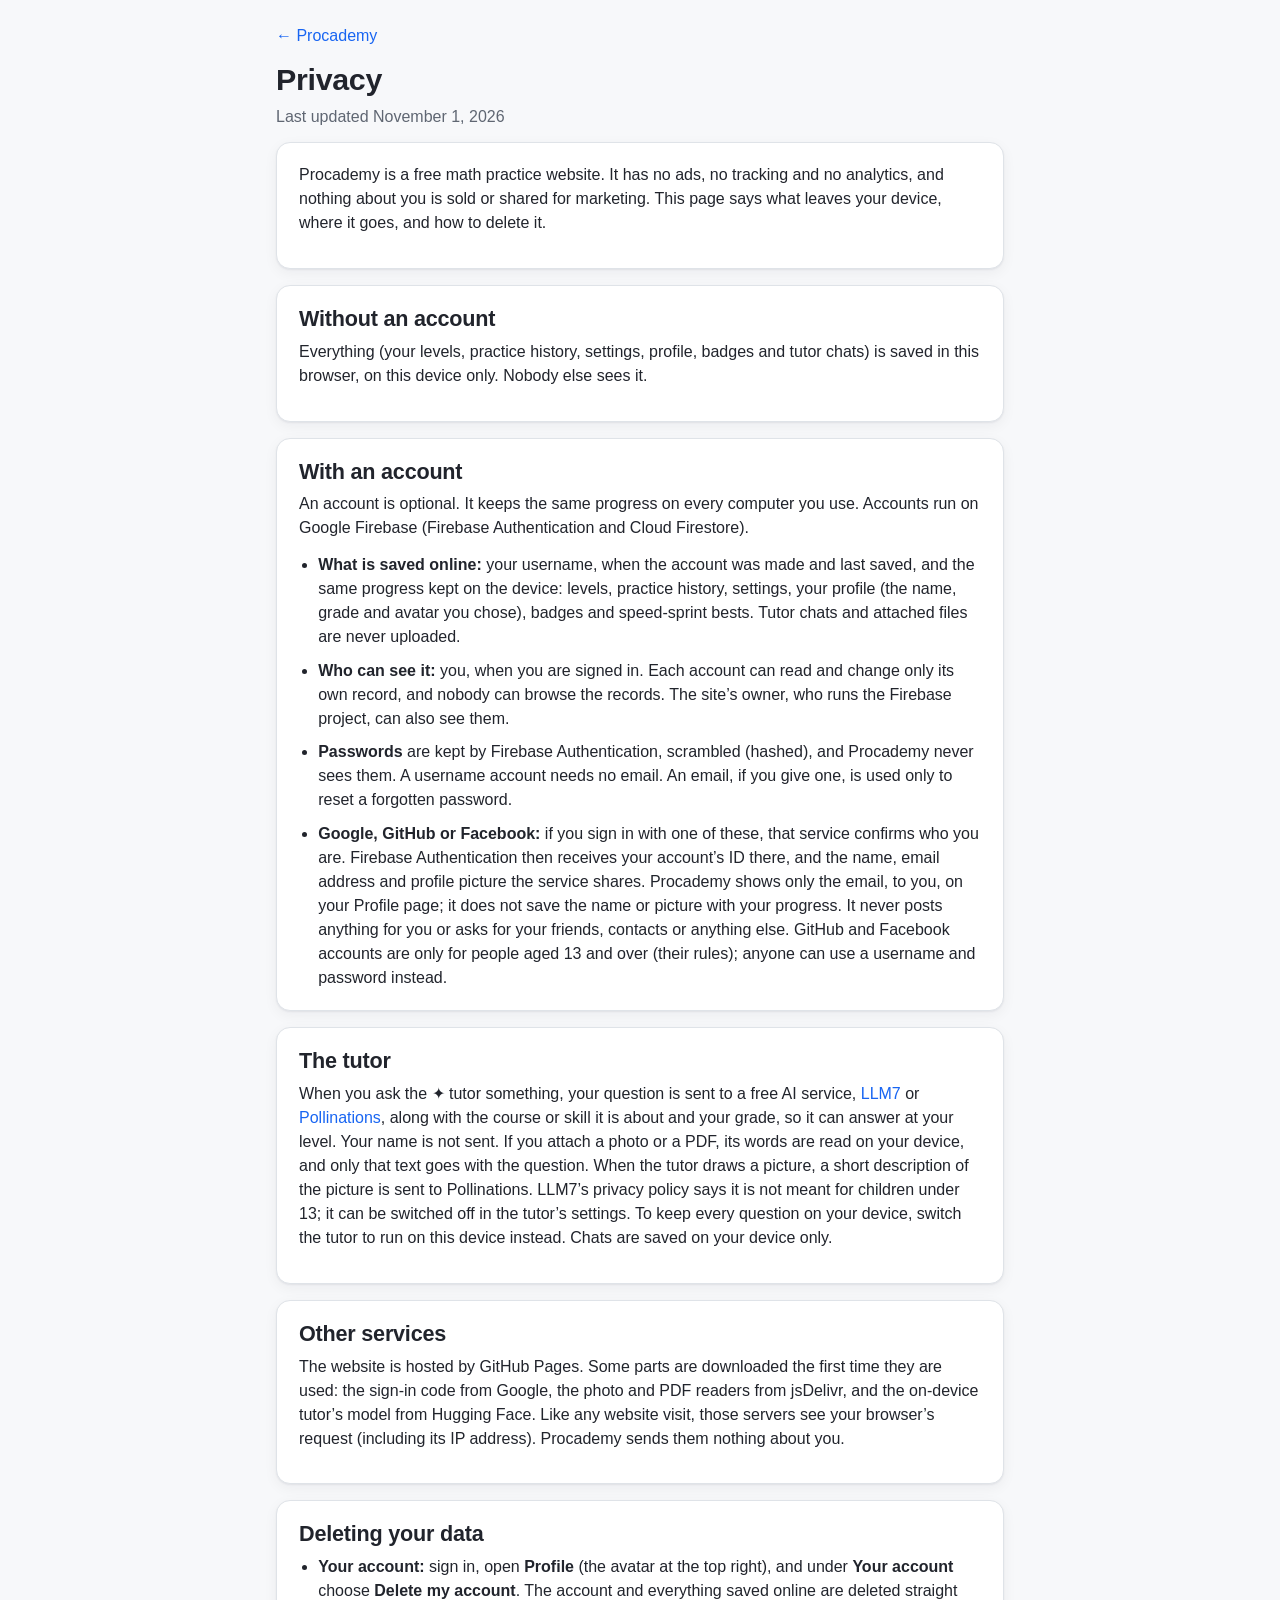
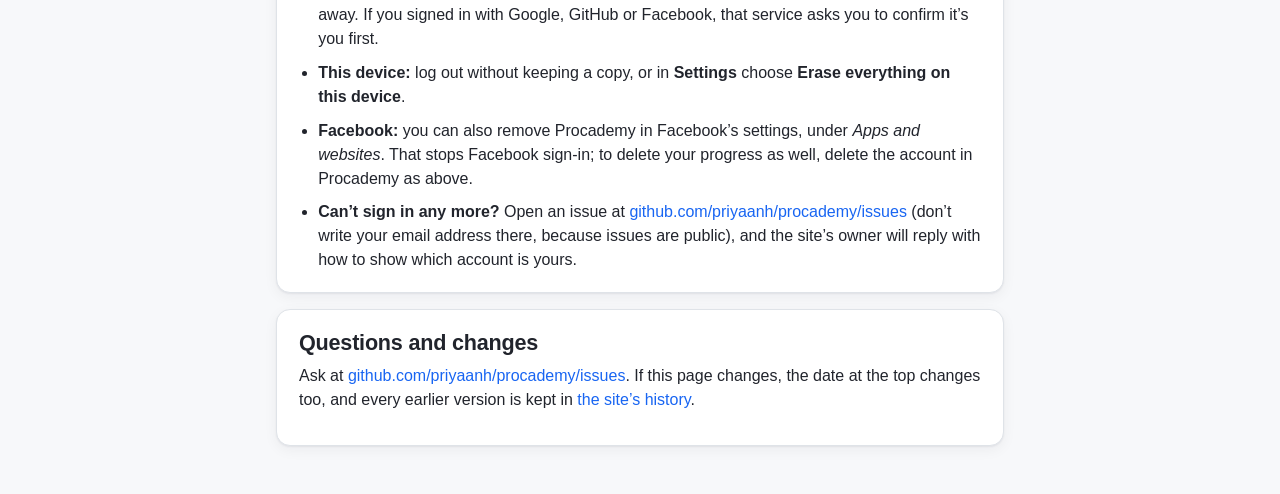
==== commit bd26956d: "American spelling everywhere, and the words a US class uses Procademy follows US school math, but mu" ====
--- a/privacy.html
+++ b/privacy.html
@@ -14,7 +14,7 @@
 <main class="legal">
   <p><a href="./">← Procademy</a></p>
   <h1>Privacy</h1>
-  <p class="muted">Last updated 1 November 2026</p>
+  <p class="muted">Last updated November 1, 2026</p>
 
   <div class="card">
     <p>Procademy is a free math practice website. It has no ads, no tracking and no analytics, and nothing
--- a/app.css
+++ b/app.css
@@ -891,6 +891,12 @@
 .news { margin-top: 18px; }
 .news-items { display: flex; flex-wrap: wrap; gap: 8px; margin-top: 10px; }
 .news-items a { text-decoration: none; }
+/* what's new (#/new) */
+.whatsnew { max-width: 760px; }
+.wn-list { list-style: none; margin: 0; padding: 0; display: grid; gap: 14px; }
+.wn-list li { display: flex; gap: 12px; align-items: flex-start; }
+.wn-list a { font-weight: 600; }
+.wn-icon { flex: none; width: 2.1rem; height: 2.1rem; display: grid; place-items: center; border-radius: var(--radius-s); background: var(--surface-2); font-size: 1.15rem; }
 /* dark mode: some emoji icons (➗ ✖️) are drawn in black, so they sit on a light chip */
 :root[data-theme="dark"] .course-card .icon, :root[data-theme="dark"] .sprint-icon, :root[data-theme="dark"] .icon-big { background: rgba(255, 255, 255, .88); border-radius: 10px; padding: 3px 6px; align-self: flex-start; }
 @media (prefers-color-scheme: dark) { :root:not([data-theme="light"]) .course-card .icon, :root:not([data-theme="light"]) .sprint-icon, :root:not([data-theme="light"]) .icon-big { background: rgba(255, 255, 255, .88); border-radius: 10px; padding: 3px 6px; align-self: flex-start; } }
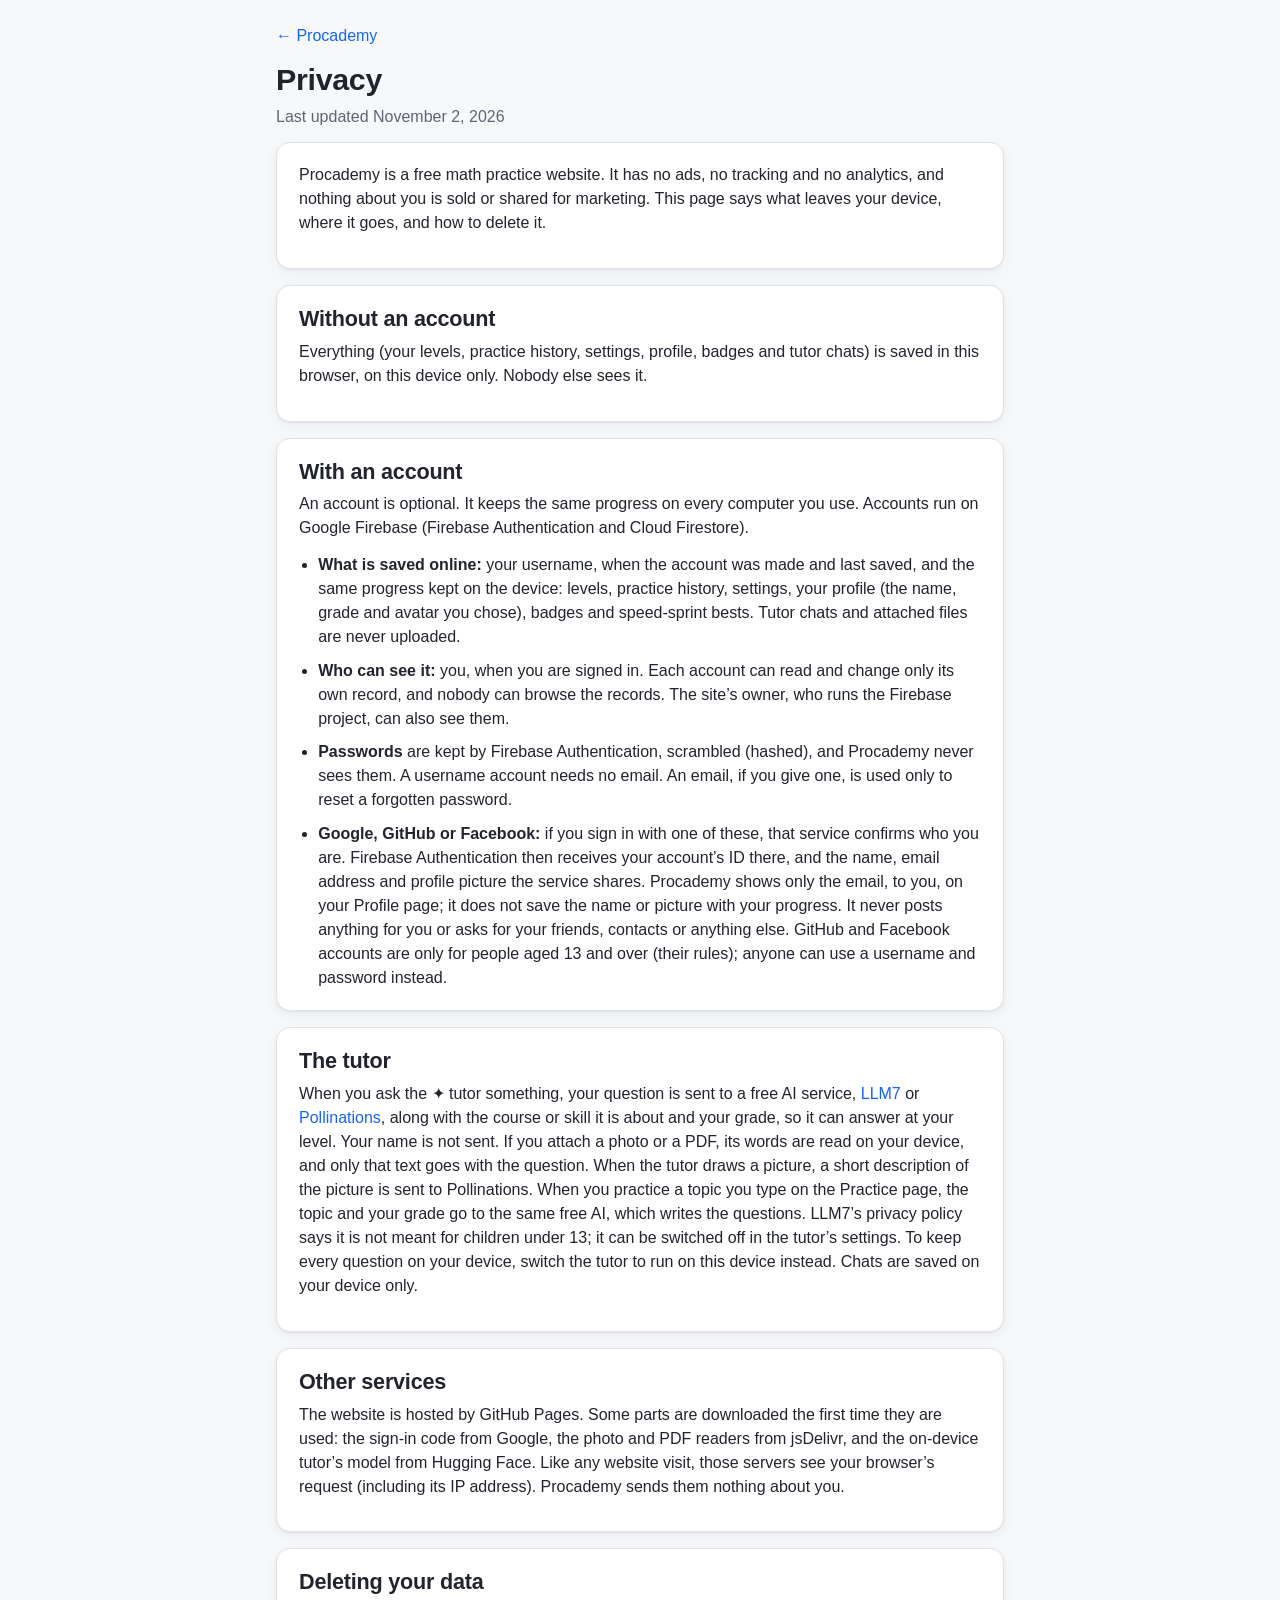
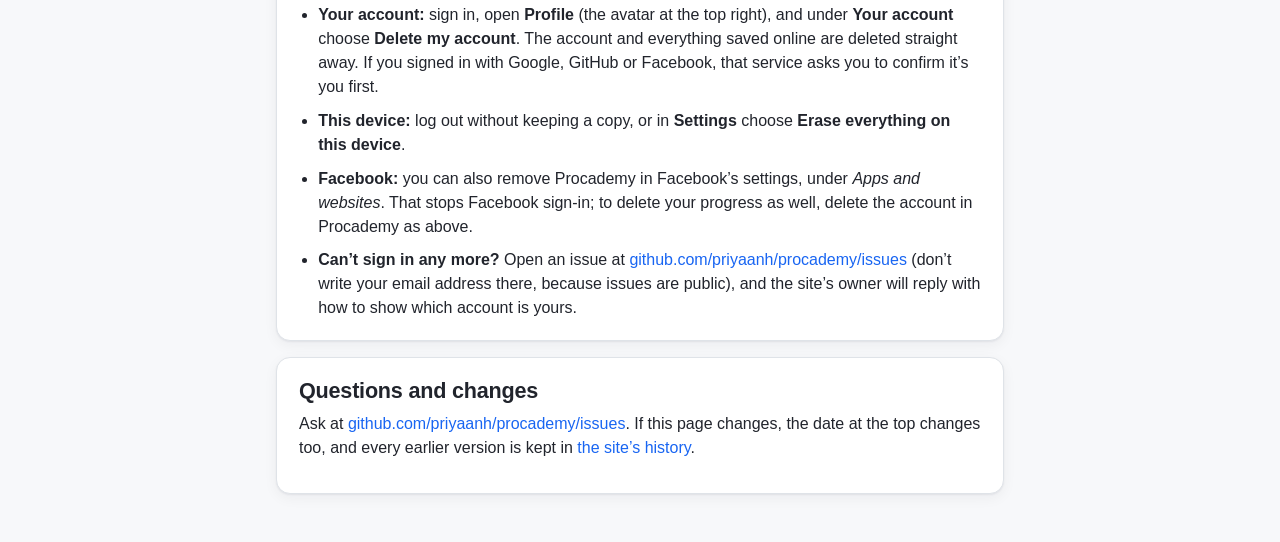
==== commit 03a25e06: "Practice any topic: questions from the free AI on any subject, double-checked The Practice page (and" ====
--- a/privacy.html
+++ b/privacy.html
@@ -14,7 +14,7 @@
 <main class="legal">
   <p><a href="./">← Procademy</a></p>
   <h1>Privacy</h1>
-  <p class="muted">Last updated November 1, 2026</p>
+  <p class="muted">Last updated November 2, 2026</p>
 
   <div class="card">
     <p>Procademy is a free math practice website. It has no ads, no tracking and no analytics, and nothing
@@ -58,7 +58,8 @@
       along with the course or skill it is about and your grade, so it can answer at your level. Your name
       is not sent. If you attach a photo or a PDF, its words are read on your device, and only that text goes
       with the question. When the tutor draws a picture, a short description of the picture is sent to
-      Pollinations. LLM7’s privacy policy says it is not meant for children under 13; it can be switched off
+      Pollinations. When you practice a topic you type on the Practice page, the topic and your grade go to
+      the same free AI, which writes the questions. LLM7’s privacy policy says it is not meant for children under 13; it can be switched off
       in the tutor’s settings. To keep every question on your device, switch the tutor to run on this
       device instead. Chats are saved on your device only.</p>
   </div>
--- a/app.css
+++ b/app.css
@@ -245,6 +245,37 @@
   .back .back-short { display: inline; }
 }
 .dots { display: flex; gap: 6px; flex-wrap: wrap; }
+/* unlimited practice: a running score in place of the dots, and the page that picks what to practice */
+.ul-tally { display: flex; align-items: center; gap: 6px 14px; flex-wrap: wrap; font-size: .9rem; color: var(--muted); }
+.ul-tally b { color: var(--ink); }
+.unlimited .ul-picks { display: grid; grid-template-columns: repeat(auto-fill, minmax(min(240px, 100%), 1fr)); gap: 12px; margin: 16px 0; }
+.ul-pick { display: flex; gap: 12px; align-items: flex-start; color: var(--ink); text-decoration: none; }
+.ul-pick:hover { border-color: var(--primary); text-decoration: none; }
+.ul-pick b { display: block; }
+.ul-ic { font-size: 1.5rem; line-height: 1; }
+.ul-find { margin-bottom: 8px; }
+.ul-find input { width: 100%; margin-top: 6px; padding: .6rem .9rem; border: 1px solid var(--line-strong); border-radius: 10px; background: var(--surface); }
+.ul-skills { list-style: none; margin: 8px 0 0; padding: 0; display: grid; gap: 2px; }
+.ul-skills a { display: flex; align-items: center; gap: 8px; padding: .3rem .4rem; border-radius: 8px; color: var(--ink); }
+.ul-skills a:hover { background: var(--surface-2); text-decoration: none; }
+.ul-course + .ul-course { margin-top: 10px; }
+.ul-course summary { cursor: pointer; display: flex; align-items: center; gap: 8px; flex-wrap: wrap; }
+.ul-unit { border-top: 1px solid var(--line); margin-top: 12px; padding-top: 10px; }
+.ul-unit-head { display: flex; align-items: center; justify-content: space-between; gap: 8px; flex-wrap: wrap; }
+.ul-unit-head h3 { margin: 0; font-size: 1rem; }
+.ul-lessons { display: flex; flex-wrap: wrap; gap: 6px; margin-top: 8px; }
+/* practice any topic: the card on the Practice page, and the questions */
+.ul-topic { margin-top: 16px; }
+.ul-topic h2 { font-size: 1.15rem; }
+.ul-topic-row { display: flex; gap: 8px; flex-wrap: wrap; margin-top: 10px; }
+.ul-topic-row input { flex: 1 1 220px; min-width: 0; padding: .6rem .9rem; border: 1px solid var(--line-strong); border-radius: 10px; background: var(--surface); }
+.ul-topic-row select { padding: .55rem .6rem; border: 1px solid var(--line-strong); border-radius: 10px; background: var(--surface); }
+.ul-topic-chips { display: flex; flex-wrap: wrap; align-items: center; gap: 6px; margin-top: 10px; }
+.ul-topic-chips .tiny { margin-right: 2px; }
+.tp-ai { font-size: .8rem; }
+.search-topic { display: flex; gap: 12px; align-items: flex-start; margin-top: 16px; }
+.search-topic > span { font-size: 1.3rem; color: var(--primary-ink); }
+.tp-wait { min-height: 120px; display: flex; flex-direction: column; justify-content: center; }
 .dots span { width: 22px; height: 10px; border-radius: 999px; background: var(--surface-2); border: 1px solid var(--line-strong); }
 .dots span.current { border-color: var(--primary); box-shadow: inset 0 0 0 2px var(--primary-soft); }
 .dots span.right { background: var(--ok); border-color: var(--ok); }
@@ -1228,3 +1259,116 @@
 .lp-win { display: grid; gap: 6px; padding: 10px 12px; border-radius: 12px; background: var(--ok-soft); }
 .lp-stars { color: var(--warn); letter-spacing: 2px; }
 .lp-expr { font-family: var(--mono); overflow-wrap: anywhere; }
+
+/* Fraction lab (#/fractions) */
+.fr-eq { display: flex; flex-wrap: wrap; align-items: flex-start; gap: 6px 12px; }
+.fr-eq input[type=text] { width: 7.5em; font-size: 1.15rem; }
+.fr-op { font-size: 1.6rem; font-weight: 800; line-height: 1; padding-top: 1.75rem; min-width: 1em; text-align: center; }
+.fr-read { min-height: 2.6em; display: flex; align-items: center; gap: 4px; }
+.fr-tools { display: flex; flex-wrap: wrap; gap: 6px; padding-top: 1.45rem; }
+.fr-fig { margin-top: 12px; }
+.fr-fig:empty { display: none; }
+.fr-svg { width: 100%; max-width: 540px; height: auto; display: block; margin: 0 auto; }
+.fr-svg.sq { max-width: 440px; }
+.fr-pc.a { fill: var(--pc-a); }
+.fr-pc.b, .fr-pc.g1 { fill: var(--pc-b); }
+.fr-pc.g2 { fill: var(--pc-b); fill-opacity: .5; }
+.fr-pc.match { fill: var(--pc-a); fill-opacity: .3; }
+.fr-pc.empty { fill: var(--surface-2); }
+.fr-pc.gone { fill: var(--surface); stroke: var(--muted); stroke-width: 1.2; stroke-dasharray: 3 2; }
+.fr-whole { fill: none; stroke: var(--line-strong); stroke-width: 1.5; }
+.fr-guide { stroke: var(--ink); stroke-width: 1.5; stroke-dasharray: 4 3; }
+.fr-brace { fill: none; stroke: var(--ink); stroke-width: 1.5; }
+.fr-lab { fill: var(--ink); font: 600 13px var(--font); }
+.fr-small { fill: var(--muted); font: 600 12px var(--font); }
+.fr-cell.e { fill: var(--surface-2); }
+.fr-cell.fa { fill: var(--pc-a); fill-opacity: .28; }
+.fr-cell.fb { fill: var(--pc-b); fill-opacity: .32; }
+.fr-cell.ab { fill: var(--pc-a); }
+.fr-reg.ga { fill: var(--pc-a); fill-opacity: .2; }
+.fr-reg.gb { fill: var(--pc-b); fill-opacity: .22; }
+.fr-unit { stroke: var(--muted); stroke-width: 1; stroke-dasharray: 3 3; }
+.fr-split { stroke: var(--ink); stroke-width: 1.5; }
+.fr-line, .fr-tick { stroke: var(--ink); stroke-width: 1.5; }
+.fr-tick { stroke: var(--muted); stroke-width: 1; }
+.fr-dot { stroke: var(--surface); stroke-width: 2; }
+.fr-dot.a { fill: var(--pc-a); }
+.fr-dot.b { fill: var(--pc-b); }
+.fr-dot.c { fill: var(--ink); }
+.fr-key { display: flex; flex-wrap: wrap; justify-content: center; gap: 6px 16px; font-size: .85rem; color: var(--muted); margin-top: 8px; }
+.fr-key > span { display: inline-flex; align-items: center; gap: 6px; }
+.fr-sw { display: inline-block; width: 14px; height: 14px; border-radius: 3px; flex: none; background: var(--pc-a); }
+.fr-sw.b, .fr-sw.g1 { background: var(--pc-b); }
+.fr-sw.match, .fr-sw.fa { background: color-mix(in srgb, var(--pc-a) 30%, var(--surface)); }
+.fr-sw.fb { background: color-mix(in srgb, var(--pc-b) 32%, var(--surface)); }
+.fr-sw.gone { background: var(--surface); border: 1.2px dashed var(--muted); }
+.fr-lab.in { paint-order: stroke; stroke: var(--surface); stroke-width: 4px; stroke-linejoin: round; }
+@container page (max-width: 560px) {
+  main .fr-lab { font-size: 16px; }
+  main .fr-small { font-size: 14px; }
+}
+
+/* integer tiles: + tiles are solid with a plus, − tiles are outlined with a minus, so they differ without colour */
+.it-ask { display: flex; flex-wrap: wrap; gap: 10px 12px; align-items: flex-end; }
+.it-numbox { display: inline-flex; align-items: stretch; }
+.sh-field .it-numbox input[type=text] { width: 4.6em; font-size: 1.1rem; padding: .45rem .6rem; border: 1px solid var(--line-strong); border-right: 0; border-radius: 10px 0 0 10px; background: var(--surface); color: var(--ink); font-variant-numeric: tabular-nums; }
+.sh-field .it-numbox input[type=text]:focus { outline: none; border-color: var(--primary); }
+.it-flip { border: 1px solid var(--line-strong); border-radius: 0 10px 10px 0; background: var(--surface-2); color: var(--ink); font: 800 1.05rem var(--font); min-width: 40px; cursor: pointer; }
+.it-flip:hover { background: var(--primary-soft); }
+.it-opsym { font: 800 1.6rem var(--font); padding-bottom: 6px; min-width: 1ch; text-align: center; }
+.it-eq { font: 700 1.45rem var(--font); margin: 16px 0 8px; text-align: center; font-variant-numeric: tabular-nums; overflow-wrap: anywhere; }
+.it-eq b { color: var(--primary-ink); }
+.it-svg { width: 100%; max-width: 520px; height: auto; display: block; margin: 0 auto; }
+.it-svg:focus-visible { outline: 2px solid var(--primary); outline-offset: 3px; border-radius: 12px; }
+.it-bg { fill: var(--surface-2); stroke: var(--line-strong); stroke-width: 1.5; }
+.it-empty { fill: var(--muted); font: 600 13px var(--font); }
+.it-tile { transition: transform .45s ease-in-out, opacity .3s; }
+.it-body { transform-box: fill-box; transform-origin: center; }
+.it-tile.p .it-sq { fill: var(--pc-a); stroke: var(--pc-a); stroke-width: 1.5; }
+.it-tile.n .it-sq { fill: var(--surface); stroke: var(--pc-b); stroke-width: 2.5; }
+.it-sym { fill: none; stroke-width: 3; stroke-linecap: round; }
+.it-tile.p .it-sym { stroke: var(--surface); }
+.it-tile.n .it-sym { stroke: var(--ink); }
+.it-tile.take { opacity: .45; }
+.it-tile.enter .it-body { animation: it-in .35s ease-out both; animation-delay: var(--d, 0ms); }
+.it-tile.leave .it-body { animation: it-out .3s ease-in forwards; }
+.it-tile.count .it-body { animation: it-pop .5s ease-in-out .2s; }
+@keyframes it-in { from { opacity: 0; transform: scale(.2); } }
+@keyframes it-out { to { opacity: 0; transform: translateY(-10px) scale(.3); } }
+@keyframes it-pop { 50% { transform: scale(1.18); } }
+.it-pair { fill: none; stroke: var(--ink); stroke-width: 2; }
+.it-grp { fill: none; stroke: var(--muted); stroke-width: 1.75; }
+.it-grp.take { stroke: var(--bad); stroke-width: 2; stroke-dasharray: 5 4; }
+.it-marks > * { animation: it-fade .3s ease .3s both; }
+@keyframes it-fade { from { opacity: 0; } }
+.it-say { min-height: 3.2em; margin: 12px auto 6px; max-width: 560px; text-align: center; }
+.it-player { display: flex; flex-wrap: wrap; gap: 8px; justify-content: center; align-items: center; }
+.it-player #it-count { min-width: 6.5em; text-align: center; }
+.it-steps { margin: 4px 0 0; padding-left: 1.4em; display: grid; gap: 4px; }
+.it-jump { all: unset; cursor: pointer; border-radius: 6px; padding: 2px 6px; margin-left: -6px; display: block; }
+.it-jump:hover { background: var(--surface-2); }
+.it-jump:focus-visible { outline: 2px solid var(--primary); }
+.it-jump.on { background: var(--primary-soft); }
+.it-line { text-align: center; }
+.it-nl { width: 100%; max-width: 560px; height: auto; display: inline-block; overflow: visible; }
+.it-axis { stroke: var(--ink); stroke-width: 2; }
+.it-tick { stroke: var(--ink); stroke-width: 1.5; }
+.it-tick.sp { stroke-width: 2.5; }
+.it-nl-n { fill: var(--muted); font: 600 12.5px var(--font); }
+.it-nl-n.sp { fill: var(--ink); font-weight: 800; }
+.it-nl-lab { fill: var(--ink); font: 700 13.5px var(--font); }
+.it-drop { stroke: var(--muted); stroke-width: 1; stroke-dasharray: 2 3; }
+.it-arrow, .it-arc { fill: none; stroke-width: 2.5; stroke-linecap: round; }
+.it-arrow.a, .it-arc.a { stroke: var(--pc-a); }
+.it-arrow.b, .it-arc.b { stroke: var(--pc-b); }
+.it-head.a { fill: var(--pc-a); }
+.it-head.b { fill: var(--pc-b); }
+.it-tools { display: flex; flex-wrap: wrap; gap: 8px; margin-bottom: 12px; }
+.it-chip { display: inline-block; width: 14px; height: 14px; border-radius: 3px; flex: none; }
+.it-chip.p { background: var(--pc-a); }
+.it-chip.n { border: 2px solid var(--pc-b); background: var(--surface); }
+.it-val { text-align: center; margin: 10px 0 0; font-variant-numeric: tabular-nums; }
+.it-val b { font-size: 1.3rem; }
+.it-msg { text-align: center; color: var(--warn); min-height: 1.3em; margin: 4px 0 0; }
+.it-goal { font-size: 1.15rem; margin: 6px 0; }
+.it-yes { color: var(--ok); font-weight: 700; }
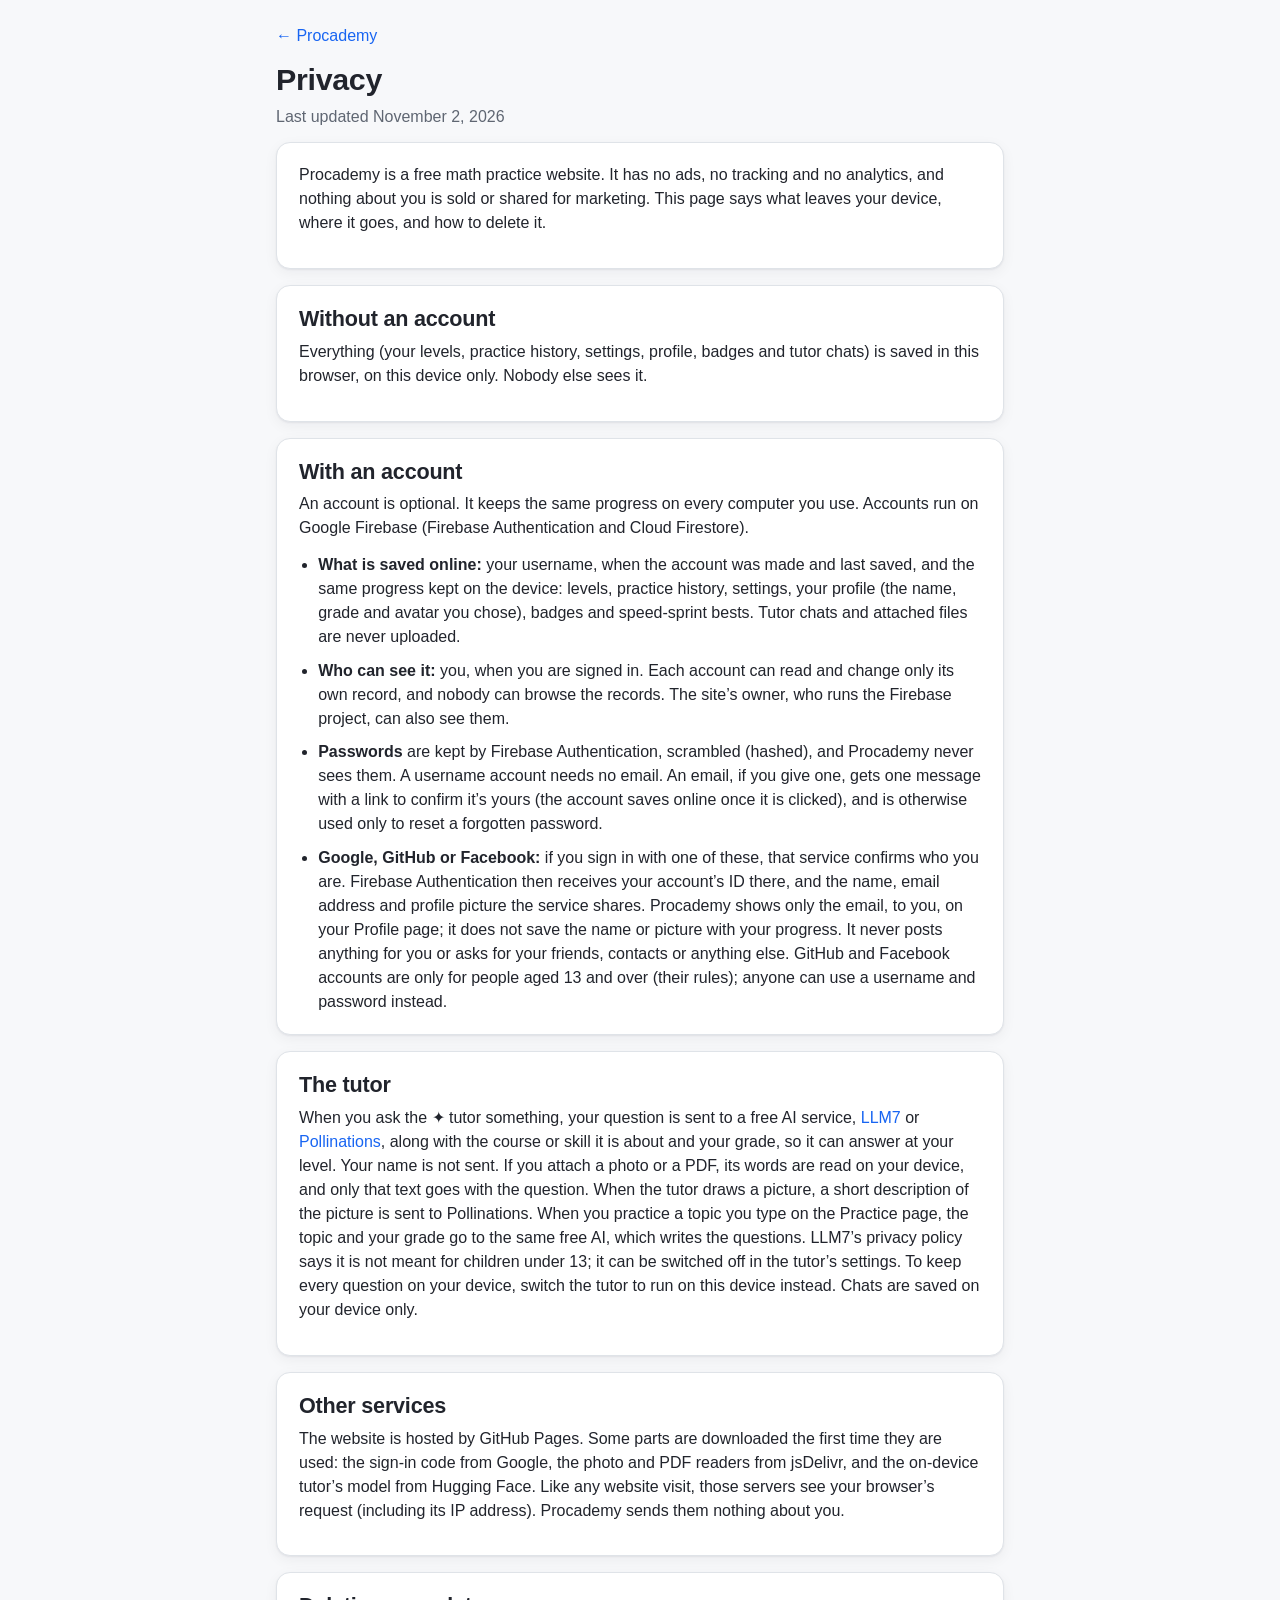
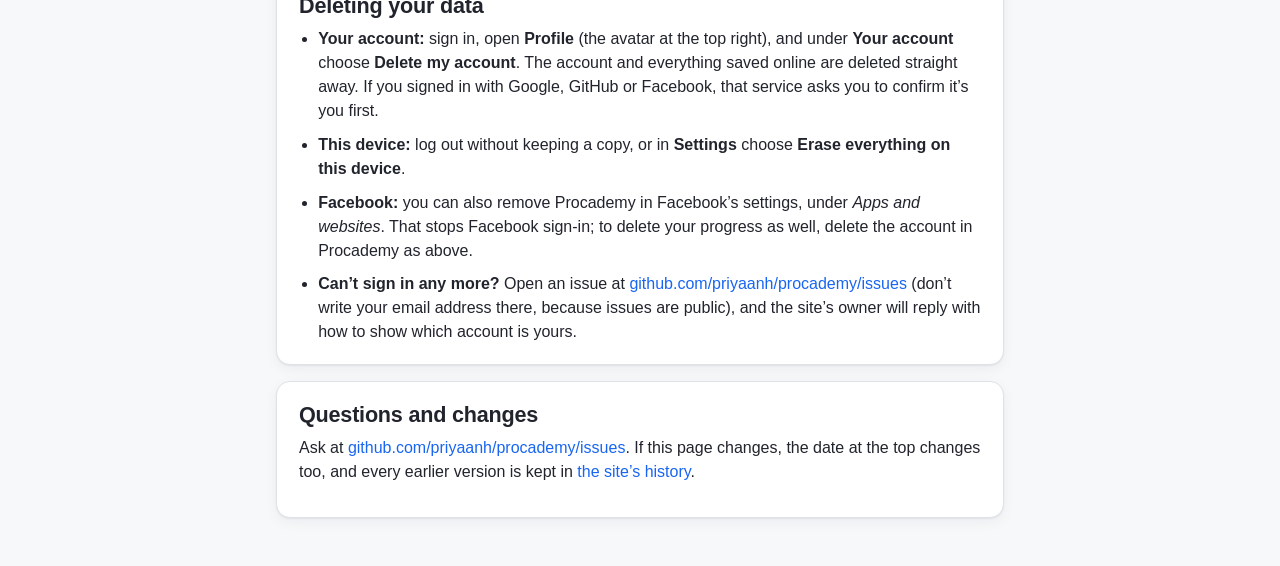
==== commit 1aed36dd: "Confirm the email: an account made with one saves online once its link is clicked When a learner mak" ====
--- a/privacy.html
+++ b/privacy.html
@@ -40,8 +40,9 @@
         record, and nobody can browse the records. The site’s owner, who runs the Firebase project, can
         also see them.</li>
       <li><b>Passwords</b> are kept by Firebase Authentication, scrambled (hashed), and Procademy never sees them.
-        A username account needs no email. An email, if you give one, is used only to reset a forgotten
-        password.</li>
+        A username account needs no email. An email, if you give one, gets one message with a link to
+        confirm it’s yours (the account saves online once it is clicked), and is otherwise used only to
+        reset a forgotten password.</li>
       <li><b>Google, GitHub or Facebook:</b> if you sign in with one of these, that service confirms who you
         are. Firebase Authentication then receives your account’s ID there, and the name, email address
         and profile picture the service shares. Procademy shows only the email, to you, on your Profile
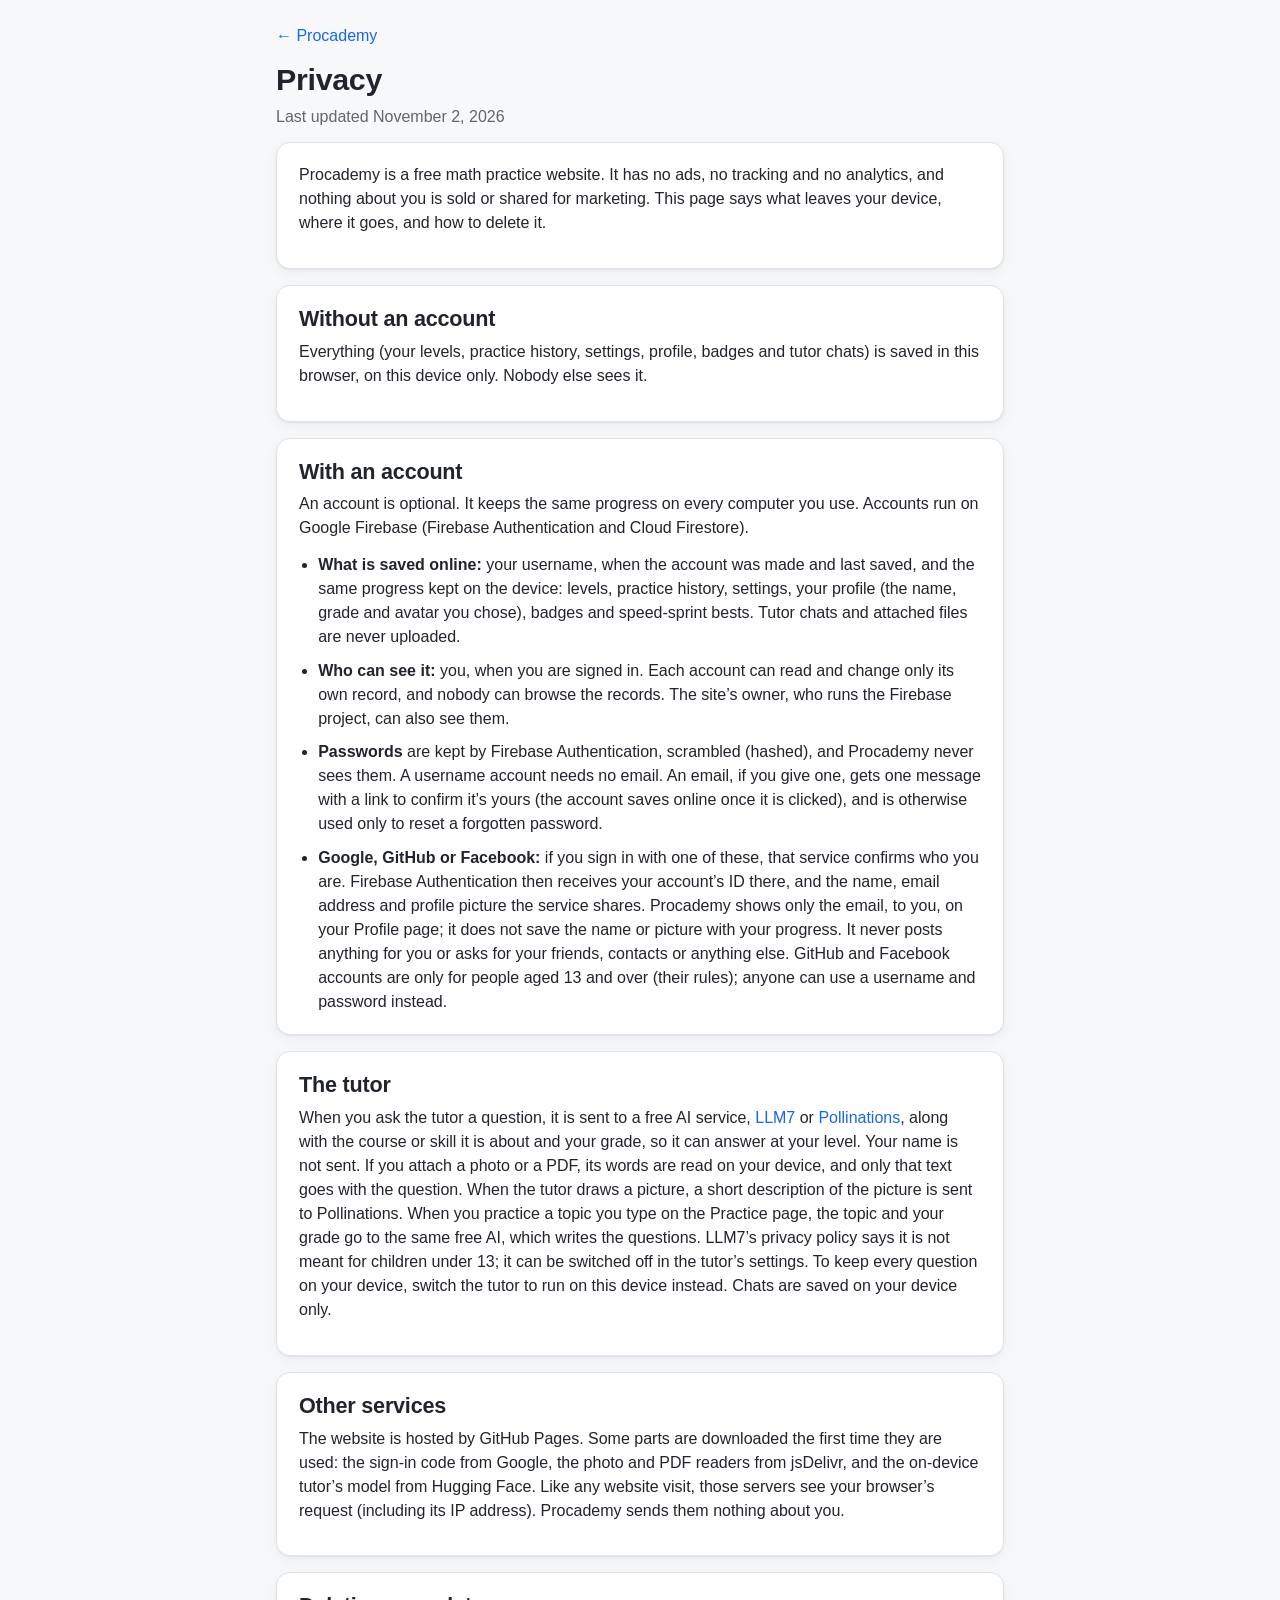
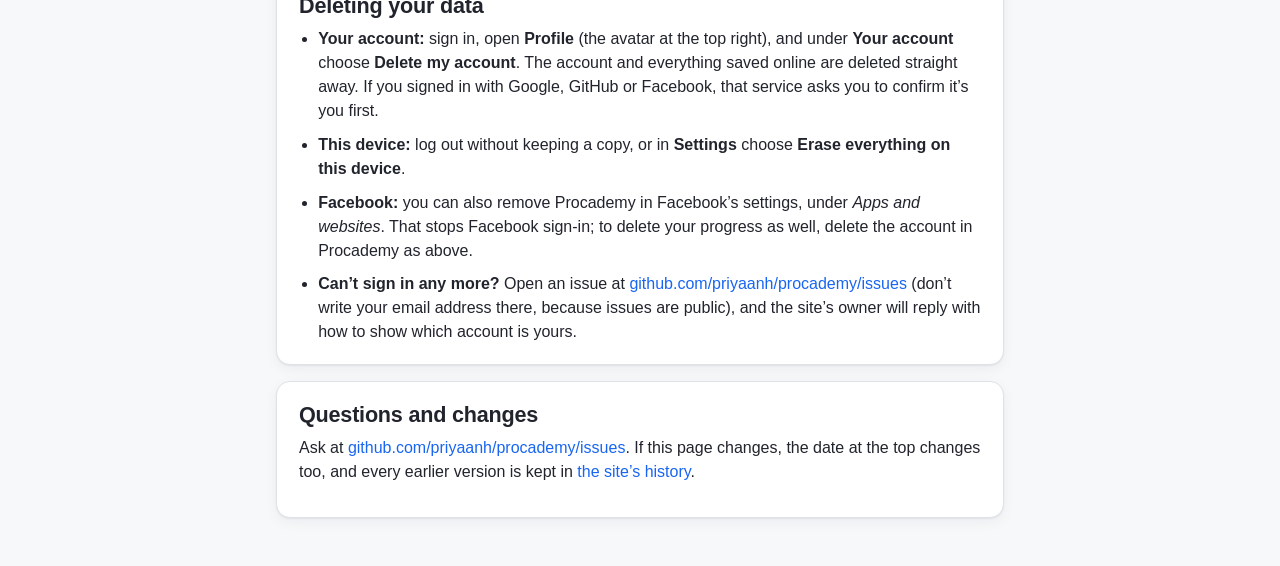
==== commit 748ffb5b: "A formal website: no emojis anywhere, and formal wording throughout The user asked for Procademy to " ====
--- a/privacy.html
+++ b/privacy.html
@@ -54,7 +54,7 @@
 
   <div class="card">
     <h2>The tutor</h2>
-    <p>When you ask the ✦ tutor something, your question is sent to a free AI service,
+    <p>When you ask the tutor a question, it is sent to a free AI service,
       <a href="https://llm7.io/privacy">LLM7</a> or <a href="https://pollinations.ai/privacy">Pollinations</a>,
       along with the course or skill it is about and your grade, so it can answer at your level. Your name
       is not sent. If you attach a photo or a PDF, its words are read on your device, and only that text goes
--- a/app.css
+++ b/app.css
@@ -62,7 +62,7 @@
 .top .bar { max-width: 1180px; margin: 0 auto; padding: 0 16px; min-height: 60px; display: flex; align-items: center; gap: 14px; }
 .brand { display: flex; align-items: center; gap: 10px; font-weight: 800; font-size: 1.15rem; color: var(--ink); letter-spacing: -.01em; white-space: nowrap; }
 .brand:hover { text-decoration: none; }
-.brand .logo { width: 30px; height: 30px; border-radius: 9px; background: linear-gradient(135deg, var(--lvl3), var(--primary)); display: grid; place-items: center; color: #fff; font-size: 17px; }
+.brand .logo { width: 30px; height: 30px; border-radius: 9px; background: linear-gradient(135deg, var(--lvl3), var(--primary)); display: grid; place-items: center; color: #fff; font-size: 17px; font-weight: 800; }
 .nav { display: flex; align-items: center; gap: 4px; }
 .nav a { padding: .45rem .7rem; border-radius: 8px; color: var(--ink); font-weight: 600; }
 .nav a:hover { background: var(--surface-2); text-decoration: none; }
@@ -186,7 +186,7 @@
 .lvl-2 { --c: var(--lvl2); --p: 50%; border-color: var(--lvl2); }
 .lvl-3 { --c: var(--lvl3); --p: 80%; border-color: var(--lvl3); }
 .lvl-4 { --c: var(--lvl4); --p: 100%; border-color: var(--lvl4); }
-.lvl-4::after { content: "★"; position: absolute; inset: 0; display: grid; place-items: center; color: #fff; font-size: 12px; line-height: 1; }
+.lvl-4::after { content: "✓"; position: absolute; inset: 0; display: grid; place-items: center; color: #fff; font-size: 12px; line-height: 1; }
 .lvl.big { width: 26px; height: 32px; }
 .lvl.big.lvl-4::after { font-size: 17px; }
 .legend { display: flex; flex-wrap: wrap; gap: 8px 16px; font-size: .9rem; color: var(--muted); }
@@ -226,6 +226,12 @@
 .course-card { display: flex; flex-direction: column; gap: 10px; padding: 18px 20px; border-top: 5px solid var(--course, var(--primary)); color: var(--ink); }
 .course-card:hover { text-decoration: none; border-color: var(--course, var(--primary)); box-shadow: 0 6px 20px rgba(20, 24, 40, .1); }
 .course-card .icon { font-size: 1.8rem; line-height: 1; }
+/* a course's or book's short label (K, 7, A1, CC2…) in a badge of its color */
+.icon.mono, .icon-big.mono, .mono-sm { display: inline-grid; place-items: center; min-width: 2.6rem; height: 2.6rem; padding: 0 .45rem; border-radius: 10px; background: var(--course, var(--primary)); filter: brightness(.82); color: #fff; font-size: 1rem; font-weight: 800; letter-spacing: .02em; line-height: 1; flex: none; }
+.icon-big.mono { min-width: 3.4rem; height: 3.4rem; font-size: 1.25rem; border-radius: 12px; }
+.mono-sm { min-width: 2rem; height: 1.6rem; font-size: .72rem; border-radius: 7px; padding: 0 .35rem; }
+.icon.mono:empty, .icon-big.mono:empty, .mono-sm:empty { display: none; }
+.test-mark { flex: none; width: 18px; height: 18px; border-radius: 4px; border: 2px solid var(--line-strong); }
 .course-card h3 { margin: 0; }
 .course-card p { color: var(--muted); font-size: .92rem; margin: 0; flex: 1; }
 .tiles { display: grid; gap: 14px; grid-template-columns: repeat(auto-fit, minmax(150px, 1fr)); }
@@ -273,8 +279,7 @@
 .ul-topic-chips { display: flex; flex-wrap: wrap; align-items: center; gap: 6px; margin-top: 10px; }
 .ul-topic-chips .tiny { margin-right: 2px; }
 .tp-ai { font-size: .8rem; }
-.search-topic { display: flex; gap: 12px; align-items: flex-start; margin-top: 16px; }
-.search-topic > span { font-size: 1.3rem; color: var(--primary-ink); }
+.search-topic { margin-top: 16px; }
 .tp-wait { min-height: 120px; display: flex; flex-direction: column; justify-content: center; }
 .dots span { width: 22px; height: 10px; border-radius: 999px; background: var(--surface-2); border: 1px solid var(--line-strong); }
 .dots span.current { border-color: var(--primary); box-shadow: inset 0 0 0 2px var(--primary-soft); }
@@ -804,6 +809,8 @@
 .badges { list-style: none; margin: 0; padding: 0; display: grid; grid-template-columns: repeat(auto-fill, minmax(150px, 1fr)); gap: 10px; }
 .badge { display: flex; flex-direction: column; align-items: center; text-align: center; gap: 2px; padding: 12px 8px; border-radius: 12px; background: var(--surface-2); opacity: .55; filter: grayscale(1); }
 .badge.got { opacity: 1; filter: none; background: var(--primary-soft); }
+.badge-icon { color: var(--muted); }
+.badge.got .badge-icon { color: var(--primary-ink); }
 .badge-icon { font-size: 1.9rem; line-height: 1.2; }
 
 /* challenge a friend (lib/challenge.js) */
@@ -841,6 +848,7 @@
 /* profiles and accounts (lib/account.js) */
 .avatar { --av: 215; display: inline-grid; place-items: center; width: 34px; height: 34px; border-radius: 50%; background: hsl(var(--av) 85% 88%); color: hsl(var(--av) 70% 25%); font-size: 1.15rem; font-weight: 800; line-height: 1; flex: none; }
 .avatar.big { width: 84px; height: 84px; font-size: 2.6rem; }
+.avatar svg { display: block; }
 :root[data-theme="dark"] .avatar { background: hsl(var(--av) 45% 30%); color: hsl(var(--av) 90% 88%); }
 @media (prefers-color-scheme: dark) { :root:not([data-theme="light"]) .avatar { background: hsl(var(--av) 45% 30%); color: hsl(var(--av) 90% 88%); } }
 .avatar-btn { position: relative; display: inline-flex; border-radius: 50%; text-decoration: none; }
@@ -928,9 +936,9 @@
 .wn-list li { display: flex; gap: 12px; align-items: flex-start; }
 .wn-list a { font-weight: 600; }
 .wn-icon { flex: none; width: 2.1rem; height: 2.1rem; display: grid; place-items: center; border-radius: var(--radius-s); background: var(--surface-2); font-size: 1.15rem; }
-/* dark mode: some emoji icons (➗ ✖️) are drawn in black, so they sit on a light chip */
-:root[data-theme="dark"] .course-card .icon, :root[data-theme="dark"] .sprint-icon, :root[data-theme="dark"] .icon-big { background: rgba(255, 255, 255, .88); border-radius: 10px; padding: 3px 6px; align-self: flex-start; }
-@media (prefers-color-scheme: dark) { :root:not([data-theme="light"]) .course-card .icon, :root:not([data-theme="light"]) .sprint-icon, :root:not([data-theme="light"]) .icon-big { background: rgba(255, 255, 255, .88); border-radius: 10px; padding: 3px 6px; align-self: flex-start; } }
+/* dark mode: some older icons are drawn in black, so they sit on a light chip */
+:root[data-theme="dark"] .course-card .icon:not(.mono), :root[data-theme="dark"] .sprint-icon, :root[data-theme="dark"] .icon-big:not(.mono) { background: rgba(255, 255, 255, .88); border-radius: 10px; padding: 3px 6px; align-self: flex-start; }
+@media (prefers-color-scheme: dark) { :root:not([data-theme="light"]) .course-card .icon:not(.mono), :root:not([data-theme="light"]) .sprint-icon, :root:not([data-theme="light"]) .icon-big:not(.mono) { background: rgba(255, 255, 255, .88); border-radius: 10px; padding: 3px 6px; align-self: flex-start; } }
 .calc > .card { margin: 0; }
 
 /* math words (lib/words.js, lib/vocab.js) */
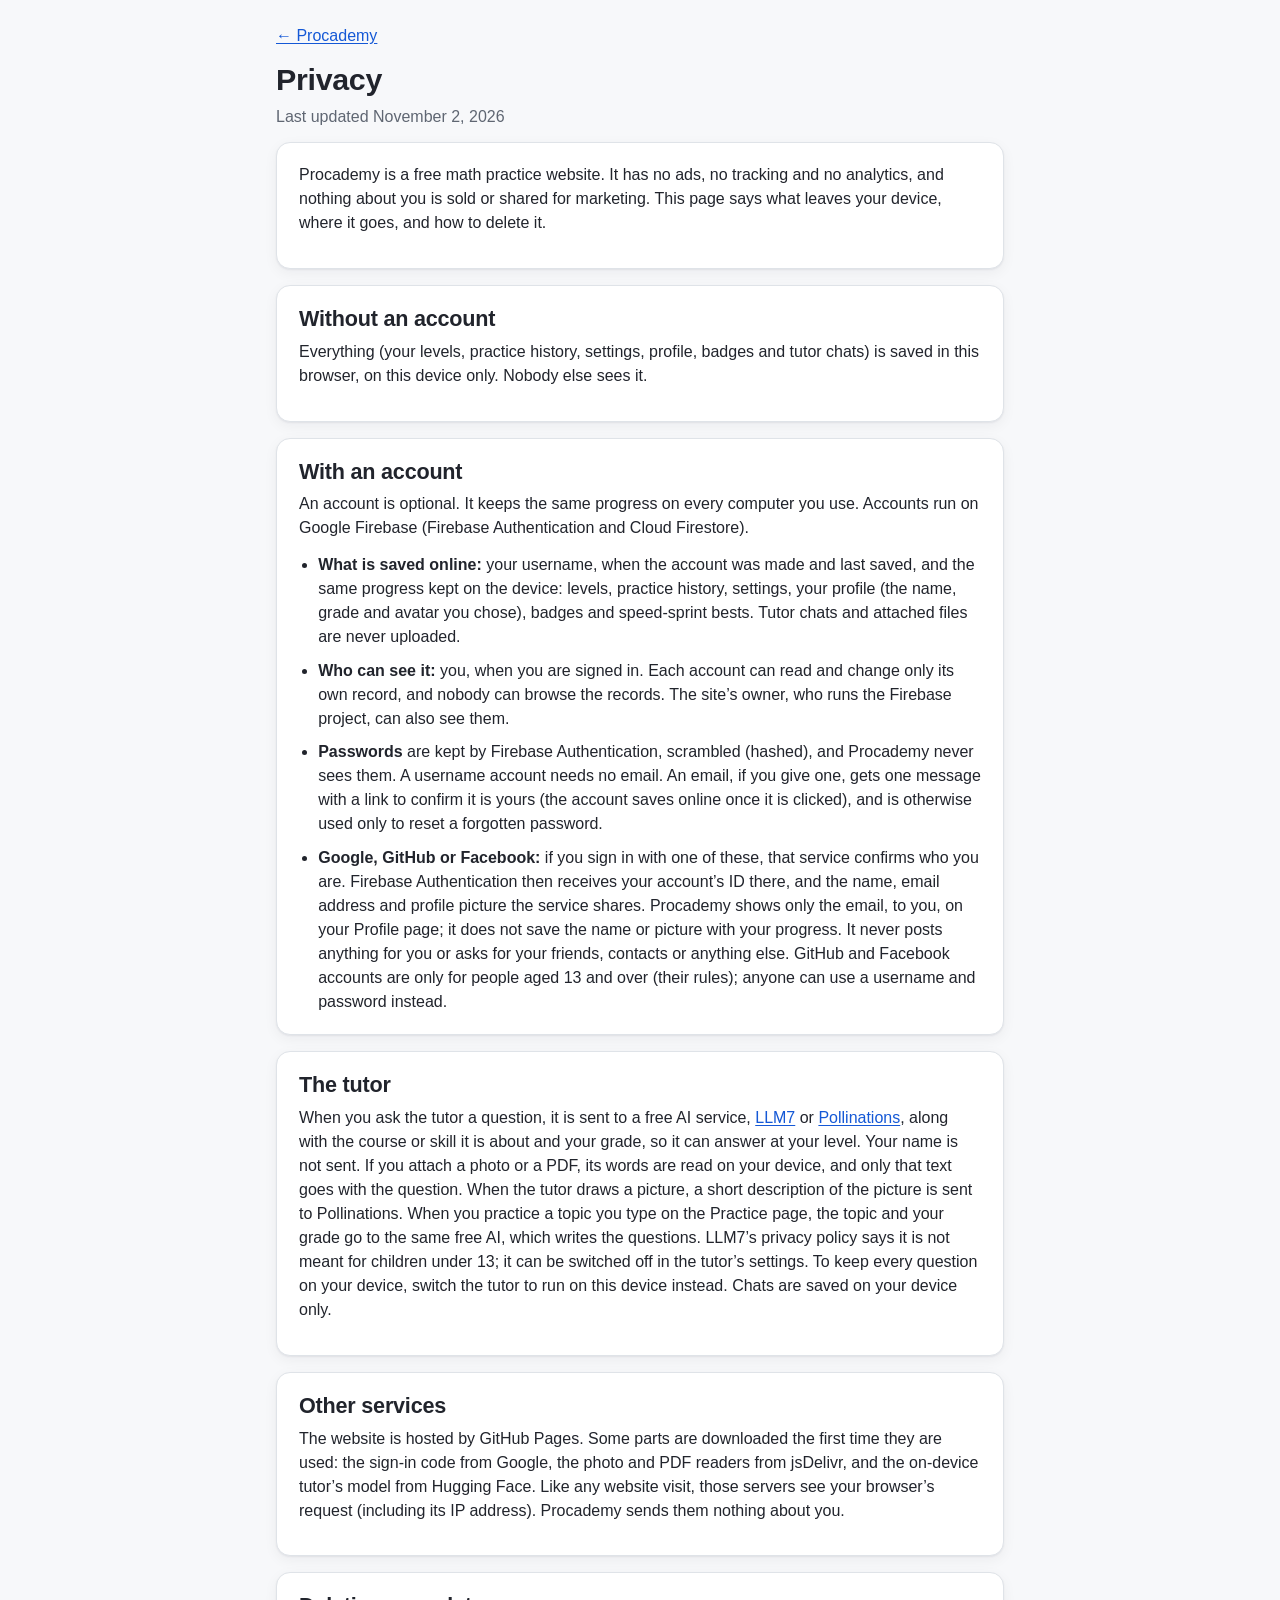
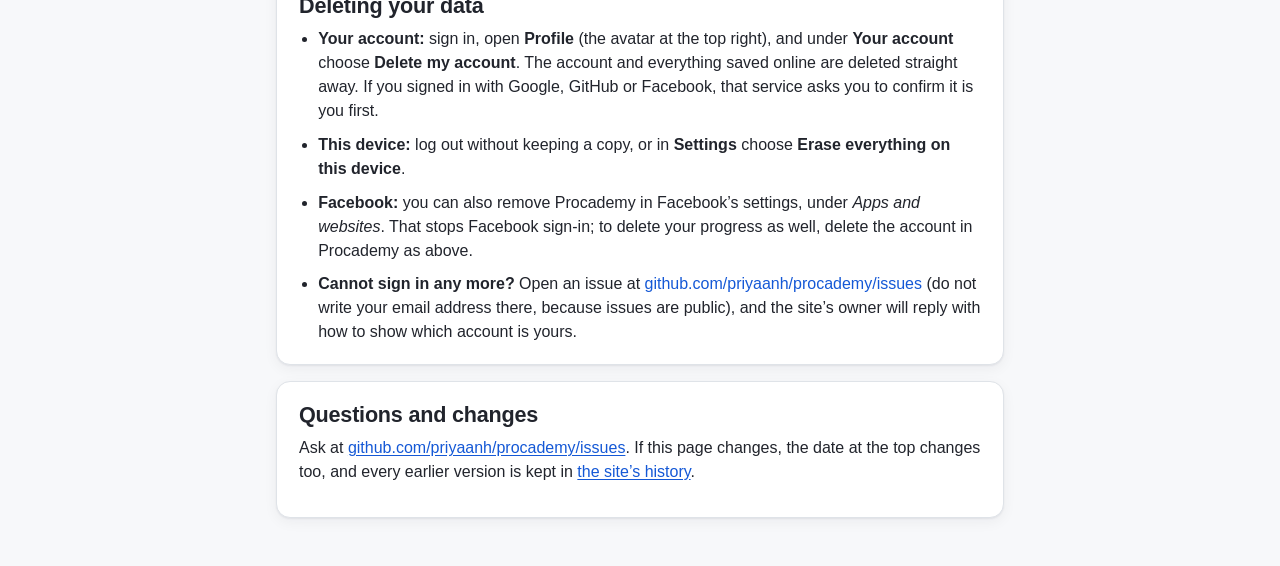
==== commit 82f9b051: "More formal, a formal tutor, and an accessible website More formal: - Contractions are written out i" ====
--- a/privacy.html
+++ b/privacy.html
@@ -41,7 +41,7 @@
         also see them.</li>
       <li><b>Passwords</b> are kept by Firebase Authentication, scrambled (hashed), and Procademy never sees them.
         A username account needs no email. An email, if you give one, gets one message with a link to
-        confirm it’s yours (the account saves online once it is clicked), and is otherwise used only to
+        confirm it is yours (the account saves online once it is clicked), and is otherwise used only to
         reset a forgotten password.</li>
       <li><b>Google, GitHub or Facebook:</b> if you sign in with one of these, that service confirms who you
         are. Firebase Authentication then receives your account’s ID there, and the name, email address
@@ -79,15 +79,15 @@
       <li><b>Your account:</b> sign in, open <b>Profile</b> (the avatar at the top right), and under
         <b>Your account</b> choose <b>Delete my account</b>. The account and everything saved online are
         deleted straight away. If you signed in with Google, GitHub or Facebook, that service asks you to
-        confirm it’s you first.</li>
+        confirm it is you first.</li>
       <li><b>This device:</b> log out without keeping a copy, or in <b>Settings</b> choose
         <b>Erase everything on this device</b>.</li>
       <li><b>Facebook:</b> you can also remove Procademy in Facebook’s settings, under <i>Apps and
         websites</i>. That stops Facebook sign-in; to delete your progress as well, delete the account in
         Procademy as above.</li>
-      <li><b>Can’t sign in any more?</b> Open an issue at
+      <li><b>Cannot sign in any more?</b> Open an issue at
         <a href="https://github.com/priyaanh/procademy/issues">github.com/priyaanh/procademy/issues</a>
-        (don’t write your email address there, because issues are public), and the site’s owner will
+        (do not write your email address there, because issues are public), and the site’s owner will
         reply with how to show which account is yours.</li>
     </ul>
   </div>
--- a/app.css
+++ b/app.css
@@ -1,8 +1,8 @@
 /* Academy: one stylesheet for the whole site. Light and dark come from the tokens at the top. */
 :root {
   --bg: #f7f8fa; --surface: #ffffff; --surface-2: #f1f3f6; --ink: #21242c; --muted: #5f6672; --line: #dfe3e8; --line-strong: #c7cdd5;
-  --primary: #1865f2; --primary-ink: #1865f2; --primary-soft: #e8f0fe; --on-primary: #ffffff;
-  --ok: #0f9d58; --ok-soft: #e3f5ea; --bad: #d93025; --bad-soft: #fde8e6; --warn: #b26a00; --warn-soft: #fff1d6;
+  --primary: #1865f2; --primary-ink: #1458d6; --primary-soft: #e8f0fe; --on-primary: #ffffff;
+  --ok: #0f9d58; --ok-ink: #0b7a43; --ok-soft: #e3f5ea; --bad: #d93025; --bad-soft: #fde8e6; --warn: #b26a00; --warn-soft: #fff1d6;
   --lvl1: #f08c00; --lvl2: #9c8fe3; --lvl3: #6a4fd8; --lvl4: #3b23a8; --lvl0: #c7cdd5;
   --shadow: 0 1px 2px rgba(20, 24, 40, .06), 0 4px 14px rgba(20, 24, 40, .05);
   --radius: 14px; --radius-s: 9px;
@@ -19,7 +19,7 @@
   :root:not([data-theme="light"]) {
     --bg: #14161b; --surface: #1d2027; --surface-2: #262a33; --ink: #e8eaf0; --muted: #a2a9b6; --line: #2f343f; --line-strong: #434a58;
     --primary: #6ea0ff; --primary-ink: #8db3ff; --primary-soft: #1f2d4a; --on-primary: #0c1324;
-    --ok: #3ccf7a; --ok-soft: #173426; --bad: #ff7b72; --bad-soft: #3c1f1f; --warn: #ffc166; --warn-soft: #3a2f16;
+    --ok: #3ccf7a; --ok-ink: #3ccf7a; --ok-soft: #173426; --bad: #ff7b72; --bad-soft: #3c1f1f; --warn: #ffc166; --warn-soft: #3a2f16;
     --lvl1: #ffa94d; --lvl2: #a99cf0; --lvl3: #8b73ee; --lvl4: #6a4fd8; --lvl0: #434a58;
     --vz1: #6ea0ff; --vz2: #ff7b72; --vz3: #4cd07d; --vz4: #b49cff; --vz5: #ffab5c; --vz6: #e8eaf0;
     --pc-a: #5a8cf0; --pc-b: #c97a2a;
@@ -30,7 +30,7 @@
 :root[data-theme="dark"] {
   --bg: #14161b; --surface: #1d2027; --surface-2: #262a33; --ink: #e8eaf0; --muted: #a2a9b6; --line: #2f343f; --line-strong: #434a58;
   --primary: #6ea0ff; --primary-ink: #8db3ff; --primary-soft: #1f2d4a; --on-primary: #0c1324;
-  --ok: #3ccf7a; --ok-soft: #173426; --bad: #ff7b72; --bad-soft: #3c1f1f; --warn: #ffc166; --warn-soft: #3a2f16;
+  --ok: #3ccf7a; --ok-ink: #3ccf7a; --ok-soft: #173426; --bad: #ff7b72; --bad-soft: #3c1f1f; --warn: #ffc166; --warn-soft: #3a2f16;
   --lvl1: #ffa94d; --lvl2: #a99cf0; --lvl3: #8b73ee; --lvl4: #6a4fd8; --lvl0: #434a58;
   --vz1: #6ea0ff; --vz2: #ff7b72; --vz3: #4cd07d; --vz4: #b49cff; --vz5: #ffab5c; --vz6: #e8eaf0;
   --pc-a: #5a8cf0; --pc-b: #c97a2a;
@@ -62,7 +62,7 @@
 .top .bar { max-width: 1180px; margin: 0 auto; padding: 0 16px; min-height: 60px; display: flex; align-items: center; gap: 14px; }
 .brand { display: flex; align-items: center; gap: 10px; font-weight: 800; font-size: 1.15rem; color: var(--ink); letter-spacing: -.01em; white-space: nowrap; }
 .brand:hover { text-decoration: none; }
-.brand .logo { width: 30px; height: 30px; border-radius: 9px; background: linear-gradient(135deg, var(--lvl3), var(--primary)); display: grid; place-items: center; color: #fff; font-size: 17px; font-weight: 800; }
+.brand .logo { width: 30px; height: 30px; border-radius: 8px; background: var(--primary); display: grid; place-items: center; color: #fff; font-size: 17px; font-weight: 800; }
 .nav { display: flex; align-items: center; gap: 4px; }
 .nav a { padding: .45rem .7rem; border-radius: 8px; color: var(--ink); font-weight: 600; }
 .nav a:hover { background: var(--surface-2); text-decoration: none; }
@@ -99,7 +99,7 @@
   .tab { padding: .35rem .6rem; font-size: .85rem; }
   .iconbtn { width: 32px; height: 32px; }
   main { padding-bottom: 96px; }                             /* room for the Ask button */
-  main .tiles { grid-template-columns: repeat(3, minmax(0, 1fr)); gap: 8px; }
+  main .tiles { grid-template-columns: repeat(2, minmax(0, 1fr)); gap: 8px; }
   main .tile { padding: 10px 10px; }
   main .tile .big { font-size: 1.3rem; }
   main .tile .label { font-size: .66rem; letter-spacing: .02em; }
@@ -130,14 +130,14 @@
   main .skills .actions { width: 100%; padding-left: 30px; }
 }
 @container page (max-width: 460px) {
-  main .tiles { grid-template-columns: repeat(3, minmax(0, 1fr)); gap: 8px; }
+  main .tiles { grid-template-columns: repeat(2, minmax(0, 1fr)); gap: 8px; }
   main .tile { padding: 10px 10px; }
   main .tile .big { font-size: 1.3rem; }
   main .tile .label { font-size: .66rem; letter-spacing: .02em; }
   main .hero .btn-row > .btn, main .cpm-now .btn-row > .btn { flex: 1 1 100%; }
   main .hero { padding: 22px 18px; }
 }
-footer { border-top: 1px solid var(--line); color: var(--muted); font-size: .9rem; padding: 18px 16px 28px; text-align: center; }
+footer { border-top: 1px solid var(--line); color: var(--muted); font-size: .9rem; padding: 18px 16px 88px; text-align: center; }    /* room for the tutor button */
 .two-col { display: grid; grid-template-columns: 290px minmax(0, 1fr); gap: 24px; align-items: start; }
 .sidebar { position: sticky; top: 76px; }
 @media (max-width: 900px) { .two-col { grid-template-columns: 1fr; } .sidebar { position: static; order: 2; } }
@@ -201,7 +201,7 @@
 .chip { display: inline-flex; align-items: center; gap: 6px; padding: .15rem .6rem; border-radius: 999px; background: var(--surface-2); font-size: .85rem; font-weight: 600; color: var(--muted); }
 .chip.lv-1 { background: var(--warn-soft); color: var(--warn); }
 .chip.lv-2, .chip.lv-3, .chip.lv-4 { background: var(--primary-soft); color: var(--lvl3); }
-.chip.up { background: var(--ok-soft); color: var(--ok); }
+.chip.up { background: var(--ok-soft); color: var(--ok-ink); }
 .chip.down { background: var(--bad-soft); color: var(--bad); }
 
 /* ---------- lists of skills ---------- */
@@ -227,7 +227,7 @@
 .course-card:hover { text-decoration: none; border-color: var(--course, var(--primary)); box-shadow: 0 6px 20px rgba(20, 24, 40, .1); }
 .course-card .icon { font-size: 1.8rem; line-height: 1; }
 /* a course's or book's short label (K, 7, A1, CC2…) in a badge of its color */
-.icon.mono, .icon-big.mono, .mono-sm { display: inline-grid; place-items: center; min-width: 2.6rem; height: 2.6rem; padding: 0 .45rem; border-radius: 10px; background: var(--course, var(--primary)); filter: brightness(.82); color: #fff; font-size: 1rem; font-weight: 800; letter-spacing: .02em; line-height: 1; flex: none; }
+.icon.mono, .icon-big.mono, .mono-sm { display: inline-grid; place-items: center; min-width: 2.6rem; height: 2.6rem; padding: 0 .45rem; border-radius: 10px; background: var(--surface-2); border: 2px solid var(--course, var(--primary)); color: var(--ink); font-size: 1rem; font-weight: 800; letter-spacing: .02em; line-height: 1; flex: none; }
 .icon-big.mono { min-width: 3.4rem; height: 3.4rem; font-size: 1.25rem; border-radius: 12px; }
 .mono-sm { min-width: 2rem; height: 1.6rem; font-size: .72rem; border-radius: 7px; padding: 0 .35rem; }
 .icon.mono:empty, .icon-big.mono:empty, .mono-sm:empty { display: none; }
@@ -303,7 +303,7 @@
 .choices .key { width: 26px; height: 26px; border-radius: 50%; border: 1px solid var(--line-strong); display: grid; place-items: center; font-size: .8rem; font-weight: 700; color: var(--muted); flex: none; }
 .choices button[disabled] { cursor: default; }
 .feedback { margin-top: 16px; padding: 12px 14px; border-radius: 10px; font-weight: 600; display: flex; gap: 10px; align-items: flex-start; }
-.feedback.good { background: var(--ok-soft); color: var(--ok); }
+.feedback.good { background: var(--ok-soft); color: var(--ok-ink); }
 .feedback.bad { background: var(--bad-soft); color: var(--bad); }
 .feedback.note { background: var(--warn-soft); color: var(--warn); }
 .hints { margin-top: 16px; display: grid; gap: 10px; }
@@ -398,7 +398,7 @@
 
 /* ---------- the tutor ---------- */
 .tutor-fab { position: fixed; right: 18px; bottom: 18px; z-index: 40; display: inline-flex; align-items: center; gap: 6px; padding: .7rem 1.1rem; border-radius: 999px; border: 0;
-  background: linear-gradient(135deg, var(--lvl3), var(--primary)); color: #fff; font-weight: 800; box-shadow: 0 6px 20px rgba(20, 24, 40, .25); min-height: 48px; }
+  background: var(--primary); color: var(--on-primary); font-weight: 700; box-shadow: 0 4px 14px rgba(20, 24, 40, .22); min-height: 48px; }
 .tutor-fab:hover { filter: brightness(1.08); }
 body.tutor-open .tutor-fab { display: none; }
 @media (min-width: 701px) {
@@ -538,7 +538,7 @@
 .log li { display: flex; gap: 12px; padding: 10px 0; border-top: 1px solid var(--line); align-items: baseline; }
 .log li:first-child { border-top: 0; }
 .log .when { color: var(--muted); font-size: .85rem; flex: none; width: 110px; }
-.log .pts { margin-left: auto; font-weight: 700; color: var(--ok); white-space: nowrap; }
+.log .pts { margin-left: auto; font-weight: 700; color: var(--ok-ink); white-space: nowrap; }
 table.plain { width: 100%; border-collapse: collapse; }
 table.plain th, table.plain td { text-align: left; padding: 8px 6px; border-top: 1px solid var(--line); }
 table.plain th { color: var(--muted); font-size: .85rem; text-transform: uppercase; letter-spacing: .04em; border-top: 0; }
@@ -638,7 +638,7 @@
 .say-btn.on { background: var(--primary-soft); border-color: var(--primary); }
 .why-review { background: var(--primary-soft); color: var(--primary-ink); }
 .why-mistake { background: var(--warn-soft); color: var(--warn); }
-.why-new { background: var(--ok-soft); color: var(--ok); }
+.why-new { background: var(--ok-soft); color: var(--ok-ink); }
 .patterns { list-style: none; margin: 0; padding: 0; display: grid; gap: 14px; }
 .patterns .pbar { margin-top: 6px; }
 
@@ -721,7 +721,7 @@
 .steps-list { list-style: none; margin: 0; padding: 0; display: grid; gap: 6px; counter-reset: step; }
 .step { display: grid; grid-template-columns: 28px 1fr; gap: 4px 8px; align-items: center; }
 .step-mark { width: 26px; height: 26px; border-radius: 50%; display: inline-flex; align-items: center; justify-content: center; font-weight: 800; font-size: .9rem; background: var(--surface-2); color: var(--muted); }
-.step.is-ok .step-mark, .step.is-solved .step-mark { background: var(--ok-soft); color: var(--ok); }
+.step.is-ok .step-mark, .step.is-solved .step-mark { background: var(--ok-soft); color: var(--ok-ink); }
 .step.is-bad .step-mark { background: var(--bad-soft); color: var(--bad); }
 .step.is-error .step-mark { background: var(--warn-soft); color: var(--warn); }
 .step-in { width: 100%; min-width: 0; font: inherit; font-family: var(--mono); font-size: 1rem; padding: .5rem .65rem; border: 1px solid var(--line-strong); border-radius: 9px; background: var(--surface); color: var(--ink); }
@@ -731,7 +731,7 @@
 .step.is-solved .step-in { border-color: var(--ok); }
 .step-msg { grid-column: 2; font-size: .86rem; color: var(--muted); }
 .step.is-bad .step-msg { color: var(--bad); }
-.step.is-solved .step-msg { color: var(--ok); font-weight: 600; }
+.step.is-solved .step-msg { color: var(--ok-ink); font-weight: 600; }
 .steps-work { margin-top: 14px; border: 1px dashed var(--line-strong); border-radius: 10px; padding: 8px 12px; }
 .steps-work summary { cursor: pointer; font-weight: 600; font-size: .95rem; }
 .steps-page select { font: inherit; font-size: .9rem; padding: .3rem .5rem; border-radius: 8px; border: 1px solid var(--line-strong); background: var(--surface); color: var(--ink); }
@@ -751,7 +751,7 @@
 .sprint-bar { height: 8px; border-radius: 99px; background: var(--surface-2); overflow: hidden; margin: 10px 0 18px; }
 .sprint-bar span { display: block; height: 100%; background: var(--primary); width: 100%; transition: width .1s linear; }
 .sprint-q { font-size: clamp(2rem, 9vw, 3.2rem); font-weight: 800; letter-spacing: -.02em; min-height: 1.3em; font-variant-numeric: tabular-nums; }
-.sprint-q.right { color: var(--ok); }
+.sprint-q.right { color: var(--ok-ink); }
 .sprint-q.wrong { color: var(--bad); }
 .sprint-a { display: flex; justify-content: center; align-items: center; gap: 6px; margin: 14px 0 6px; }
 .sprint-a input { width: min(260px, 70vw); font: inherit; font-size: 1.8rem; text-align: center; padding: .35rem .5rem; border: 2px solid var(--line-strong); border-radius: 12px; background: var(--surface); color: var(--ink); font-variant-numeric: tabular-nums; }
@@ -777,14 +777,14 @@
 .prep-dot { width: 24px; height: 24px; flex: none; border-radius: 50%; border: 2px solid var(--line-strong); display: inline-flex; align-items: center; justify-content: center; font-size: .8rem; font-weight: 800; color: var(--primary); }
 .prep-days li.today .prep-dot { border-color: var(--primary); }
 .prep-days li.done .prep-dot { background: var(--ok); border-color: var(--ok); color: #fff; }
-.prep-ready { color: var(--ok); background: var(--ok-soft); }
+.prep-ready { color: var(--ok-ink); background: var(--ok-soft); }
 .prep-almost { color: var(--warn); background: var(--warn-soft); }
 .prep-work { color: var(--bad); background: var(--bad-soft); }
 .chip.prep-ready, .chip.prep-almost, .chip.prep-work { white-space: nowrap; }
 .prep-result { text-align: left; margin-top: 18px; }
 .prep-result ul { list-style: none; padding: 0; margin: 8px 0; display: grid; gap: 6px; }
 .prep-result li { display: flex; gap: 8px; align-items: center; flex-wrap: wrap; }
-.prep-result li.ok > span:first-child { color: var(--ok); font-weight: 800; }
+.prep-result li.ok > span:first-child { color: var(--ok-ink); font-weight: 800; }
 .prep-result li.miss > span:first-child { color: var(--bad); font-weight: 800; }
 .prep-setup input[type=date], .prep-count input[type=date] { font: inherit; padding: .45rem .6rem; border-radius: 9px; border: 1px solid var(--line-strong); background: var(--surface); color: var(--ink); }
 @container page (min-width: 700px) { main .prep-grid { grid-template-columns: 1fr 1fr; } }
@@ -802,13 +802,15 @@
 .goal-ring { --p: 0; width: 52px; height: 52px; flex: none; border-radius: 50%; display: grid; place-items: center; background: conic-gradient(var(--primary) calc(var(--p) * 1%), var(--surface-2) 0); }
 .goal-ring span { width: 40px; height: 40px; border-radius: 50%; background: var(--surface); display: grid; place-items: center; font-weight: 800; font-size: .95rem; }
 .goal-tile.met .goal-ring { background: conic-gradient(var(--ok) 100%, var(--ok) 0); }
-.goal-tile.met .goal-ring span { color: var(--ok); }
+.goal-tile.met .goal-ring span { color: var(--ok-ink); }
 .goal-pick { margin-top: 10px; }
 .badge-tile { color: var(--ink); text-decoration: none; }
 .badge-tile:hover { border-color: var(--primary); text-decoration: none; }
 .badges { list-style: none; margin: 0; padding: 0; display: grid; grid-template-columns: repeat(auto-fill, minmax(150px, 1fr)); gap: 10px; }
-.badge { display: flex; flex-direction: column; align-items: center; text-align: center; gap: 2px; padding: 12px 8px; border-radius: 12px; background: var(--surface-2); opacity: .55; filter: grayscale(1); }
-.badge.got { opacity: 1; filter: none; background: var(--primary-soft); }
+.badge { display: flex; flex-direction: column; align-items: center; text-align: center; gap: 2px; padding: 12px 8px; border-radius: 12px; background: var(--surface-2); }
+.badge.got { background: var(--primary-soft); }
+.badge:not(.got) { background: transparent; border: 1px dashed var(--line-strong); }
+.badge:not(.got) .badge-icon { opacity: .45; }
 .badge-icon { color: var(--muted); }
 .badge.got .badge-icon { color: var(--primary-ink); }
 .badge-icon { font-size: 1.9rem; line-height: 1.2; }
@@ -822,7 +824,7 @@
 .vs-what { font-weight: 700; font-size: 1.1rem; }
 .vs-banner { background: var(--primary-soft); border-radius: 10px; padding: 8px 12px; }
 .vs-result { margin-top: 14px; padding: 12px 14px; border-radius: 12px; font-size: 1.05rem; }
-.vs-result.win { background: var(--ok-soft); color: var(--ok); }
+.vs-result.win { background: var(--ok-soft); color: var(--ok-ink); }
 .vs-result.tie { background: var(--primary-soft); color: var(--primary-ink); }
 .vs-result.lose { background: var(--warn-soft); color: var(--warn); }
 
@@ -889,7 +891,7 @@
 .legal { max-width: 760px; }
 .legal ul { padding-left: 1.2rem; margin: 0; }
 .legal li + li { margin-top: .6rem; }
-.sync-line.saved { color: var(--ok); }
+.sync-line.saved { color: var(--ok-ink); }
 .sync-line.error, .sync-line.offline { color: var(--warn); }
 .ac-confirm { margin-top: 10px; max-width: 460px; }
 .ac-danger { margin-top: 16px; }
@@ -972,7 +974,7 @@
 /* worked examples on every skill */
 .worked .we-q { position: relative; }
 .we-choices { padding-left: 1.6rem; }
-.we-choices li.is-right { font-weight: 700; color: var(--ok); }
+.we-choices li.is-right { font-weight: 700; color: var(--ok-ink); }
 .we-steps { list-style: none; padding: 0; margin: 10px 0; display: grid; gap: 8px; }
 /* easier-to-read text (Settings) */
 :root[data-read="easy"] body { font-family: Verdana, "Atkinson Hyperlegible", Tahoma, sans-serif; letter-spacing: .02em; word-spacing: .12em; line-height: 1.7; }
@@ -984,7 +986,7 @@
 .setup-steps { margin: 0; padding-left: 1.4em; display: grid; gap: 14px; }
 .setup-steps > li { color: var(--muted); }
 .setup-steps > li.now, .setup-steps > li.done { color: var(--ink); }
-.setup-steps > li.done::marker { color: var(--ok); }
+.setup-steps > li.done::marker { color: var(--ok-ink); }
 .setup-row { gap: 8px; margin-top: 8px; flex-wrap: wrap; }
 .setup-row input { flex: 1 1 200px; min-width: 0; }
 .setup-row .unit { color: var(--muted); }
@@ -1010,7 +1012,7 @@
 .tl-mat.is-done .tl-side { border-color: var(--ok); }
 .tl-log { margin: 0; padding-left: 1.4em; display: grid; gap: 6px; }
 .tl-eq { font-family: var(--mono); }
-.tl-ok { color: var(--ok); font-weight: 800; }
+.tl-ok { color: var(--ok-ink); font-weight: 800; }
 .tl-ok.bad { color: var(--bad); }
 .tl-answer, .tl-at { margin-top: 12px; }
 .tl-rules ul { margin: 8px 0 0; padding-left: 1.2em; }
@@ -1107,7 +1109,7 @@
 .nm-rules { list-style: none; margin: 8px 0 0; padding: 0; display: grid; gap: 6px; }
 .nm-rules li.no { color: var(--muted); }
 .nm-mark { display: inline-block; width: 1.2em; font-weight: 800; }
-.nm-rules li.yes .nm-mark { color: var(--ok); }
+.nm-rules li.yes .nm-mark { color: var(--ok-ink); }
 .nm-two { display: grid; grid-template-columns: repeat(auto-fit, minmax(180px, 1fr)); gap: 10px; margin-top: 8px; }
 .nm-res { background: var(--surface-2); border-radius: 12px; padding: 10px 14px; display: flex; flex-direction: column; gap: 2px; }
 .nm-res b { font-size: 1.7rem; }
@@ -1379,4 +1381,8 @@
 .it-val b { font-size: 1.3rem; }
 .it-msg { text-align: center; color: var(--warn); min-height: 1.3em; margin: 4px 0 0; }
 .it-goal { font-size: 1.15rem; margin: 6px 0; }
-.it-yes { color: var(--ok); font-weight: 700; }
+.it-yes { color: var(--ok-ink); font-weight: 700; }
+/* accessibility: text inside a filled button keeps the button's color; a link inside a sentence is underlined,
+   so it is not told apart by color alone */
+.btn.primary .muted, .btn.primary .small { color: inherit; }
+:where(p, footer, .help, .what, li > span) a:not(.btn):not(.chip-btn):not(.card-link) { text-decoration: underline; text-underline-offset: .15em; }
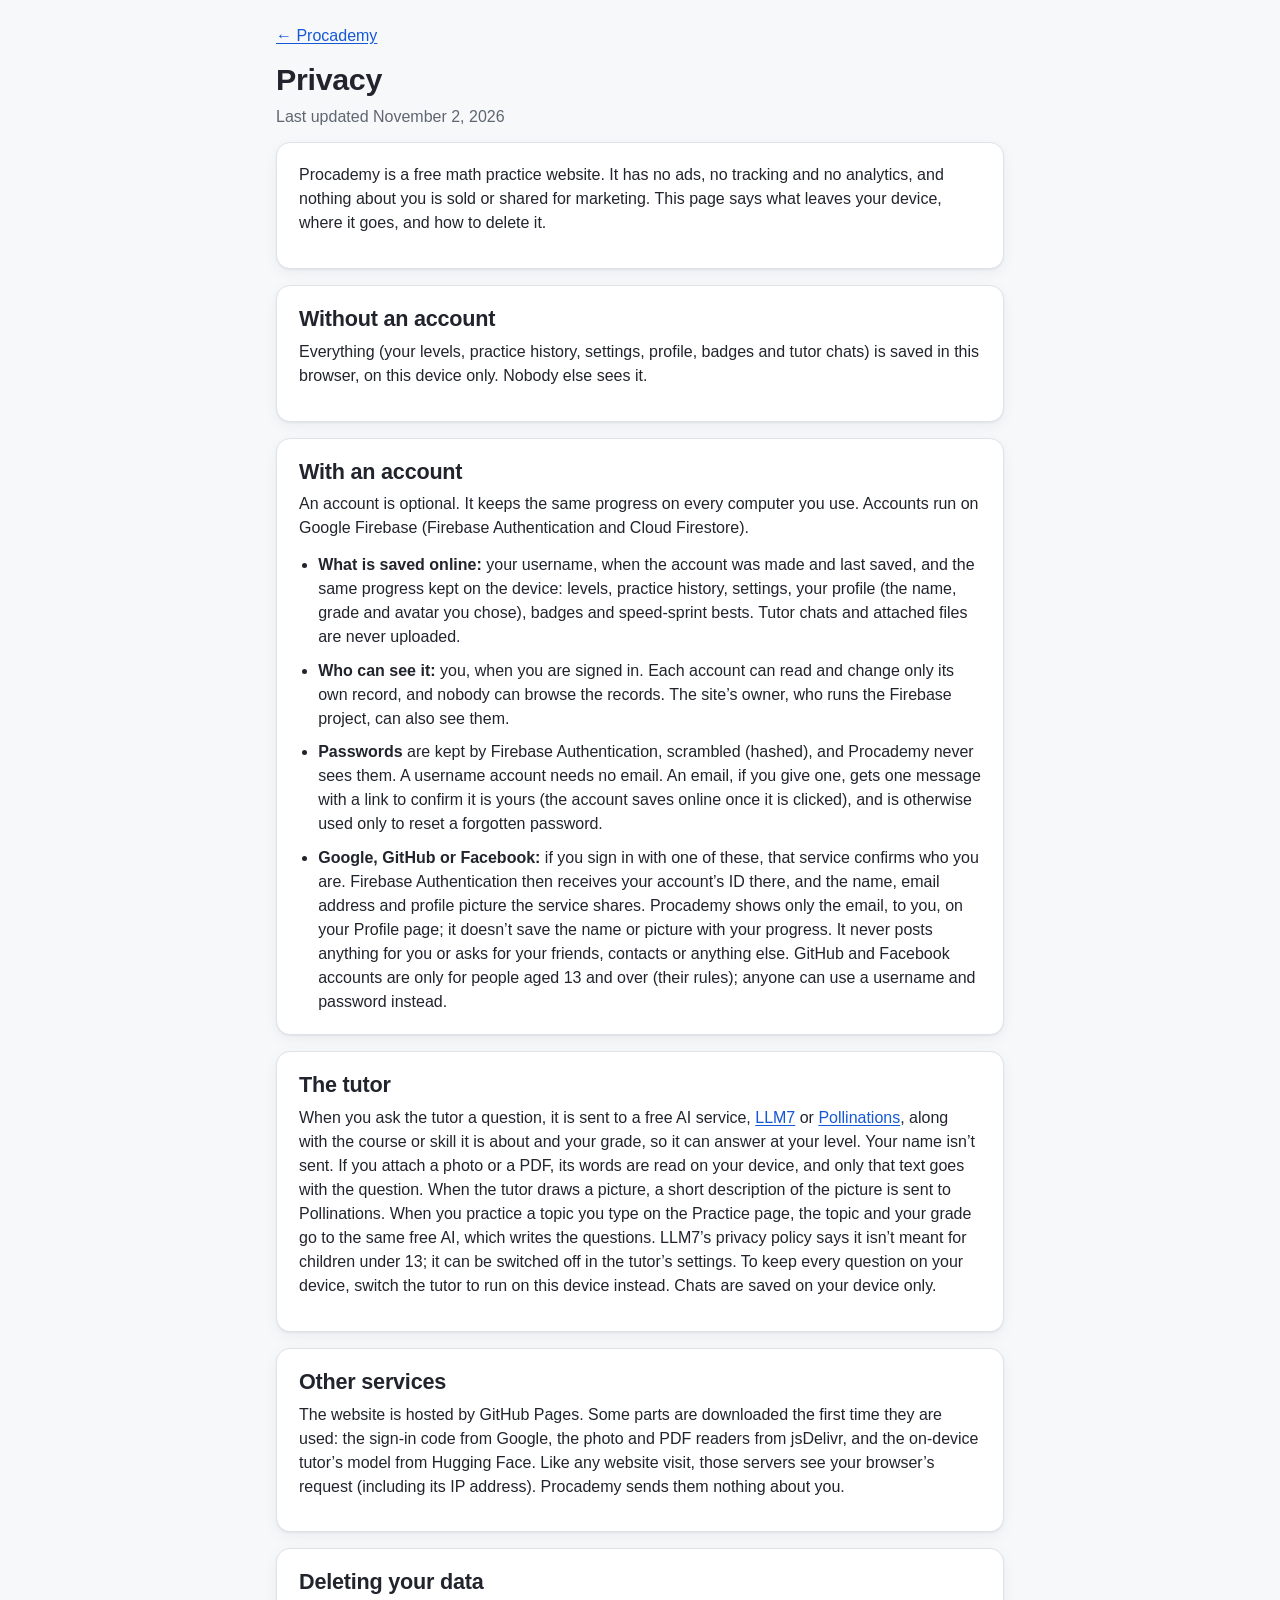
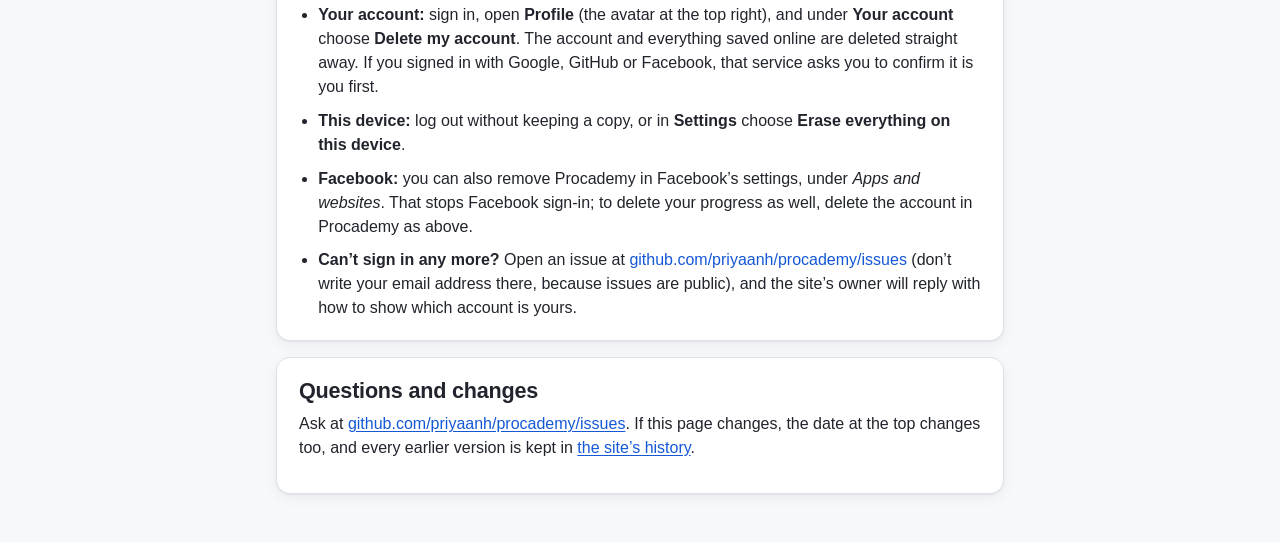
==== commit 000e8faf: "Friendly and modern: clean icons, color, and warm wording, still no emojis The formal pass went too " ====
--- a/privacy.html
+++ b/privacy.html
@@ -46,7 +46,7 @@
       <li><b>Google, GitHub or Facebook:</b> if you sign in with one of these, that service confirms who you
         are. Firebase Authentication then receives your account’s ID there, and the name, email address
         and profile picture the service shares. Procademy shows only the email, to you, on your Profile
-        page; it does not save the name or picture with your progress. It never posts anything for you or
+        page; it doesn’t save the name or picture with your progress. It never posts anything for you or
         asks for your friends, contacts or anything else. GitHub and Facebook accounts are only for people
         aged 13 and over (their rules); anyone can use a username and password instead.</li>
     </ul>
@@ -57,10 +57,10 @@
     <p>When you ask the tutor a question, it is sent to a free AI service,
       <a href="https://llm7.io/privacy">LLM7</a> or <a href="https://pollinations.ai/privacy">Pollinations</a>,
       along with the course or skill it is about and your grade, so it can answer at your level. Your name
-      is not sent. If you attach a photo or a PDF, its words are read on your device, and only that text goes
+      isn’t sent. If you attach a photo or a PDF, its words are read on your device, and only that text goes
       with the question. When the tutor draws a picture, a short description of the picture is sent to
       Pollinations. When you practice a topic you type on the Practice page, the topic and your grade go to
-      the same free AI, which writes the questions. LLM7’s privacy policy says it is not meant for children under 13; it can be switched off
+      the same free AI, which writes the questions. LLM7’s privacy policy says it isn’t meant for children under 13; it can be switched off
       in the tutor’s settings. To keep every question on your device, switch the tutor to run on this
       device instead. Chats are saved on your device only.</p>
   </div>
@@ -85,9 +85,9 @@
       <li><b>Facebook:</b> you can also remove Procademy in Facebook’s settings, under <i>Apps and
         websites</i>. That stops Facebook sign-in; to delete your progress as well, delete the account in
         Procademy as above.</li>
-      <li><b>Cannot sign in any more?</b> Open an issue at
+      <li><b>Can’t sign in any more?</b> Open an issue at
         <a href="https://github.com/priyaanh/procademy/issues">github.com/priyaanh/procademy/issues</a>
-        (do not write your email address there, because issues are public), and the site’s owner will
+        (don’t write your email address there, because issues are public), and the site’s owner will
         reply with how to show which account is yours.</li>
     </ul>
   </div>
--- a/app.css
+++ b/app.css
@@ -227,7 +227,7 @@
 .course-card:hover { text-decoration: none; border-color: var(--course, var(--primary)); box-shadow: 0 6px 20px rgba(20, 24, 40, .1); }
 .course-card .icon { font-size: 1.8rem; line-height: 1; }
 /* a course's or book's short label (K, 7, A1, CC2…) in a badge of its color */
-.icon.mono, .icon-big.mono, .mono-sm { display: inline-grid; place-items: center; min-width: 2.6rem; height: 2.6rem; padding: 0 .45rem; border-radius: 10px; background: var(--surface-2); border: 2px solid var(--course, var(--primary)); color: var(--ink); font-size: 1rem; font-weight: 800; letter-spacing: .02em; line-height: 1; flex: none; }
+.icon.mono, .icon-big.mono, .mono-sm { display: inline-grid; place-items: center; min-width: 2.6rem; height: 2.6rem; padding: 0 .45rem; border-radius: 10px; background: var(--course-deep, #1d4fb8); color: #fff; font-size: 1rem; font-weight: 800; letter-spacing: .02em; line-height: 1; flex: none; }
 .icon-big.mono { min-width: 3.4rem; height: 3.4rem; font-size: 1.25rem; border-radius: 12px; }
 .mono-sm { min-width: 2rem; height: 1.6rem; font-size: .72rem; border-radius: 7px; padding: 0 .35rem; }
 .icon.mono:empty, .icon-big.mono:empty, .mono-sm:empty { display: none; }
@@ -794,6 +794,18 @@
 .tools .tool:hover { border-color: var(--primary); text-decoration: none; }
 .tools .tool b { display: block; }
 .tool-icon { font-size: 1.6rem; line-height: 1; }
+/* icons (lib/icons.js): a tool's icon sits on a soft tile of the tool's own hue */
+.ic { display: block; flex: none; }
+.tool-ic { --h: 215; flex: none; display: grid; place-items: center; width: 42px; height: 42px; border-radius: 12px; background: hsl(var(--h) 85% 94%); color: hsl(var(--h) 60% 34%); }
+:root[data-theme="dark"] .tool-ic { background: hsl(var(--h) 30% 22%); color: hsl(var(--h) 70% 78%); }
+@media (prefers-color-scheme: dark) { :root:not([data-theme="light"]) .tool-ic { background: hsl(var(--h) 30% 22%); color: hsl(var(--h) 70% 78%); } }
+.tile.has-ic { position: relative; }
+.tile-ic { position: absolute; top: 12px; right: 12px; opacity: .9; }
+.ic-flame { color: #d9480f; } .ic-star { color: var(--lvl3); } .ic-medal { color: #b7791f; }
+:root[data-theme="dark"] .ic-flame { color: #ff8a4c; } :root[data-theme="dark"] .ic-medal { color: #f0b429; }
+@media (prefers-color-scheme: dark) { :root:not([data-theme="light"]) .ic-flame { color: #ff8a4c; } :root:not([data-theme="light"]) .ic-medal { color: #f0b429; } }
+.feedback > .ic { margin-top: 1px; }
+.tutor-fab .ic { width: 18px; height: 18px; }
 
 /* goals and badges (lib/badges.js) */
 .goal-tile { display: flex; align-items: center; gap: 12px; font: inherit; text-align: left; cursor: pointer; color: var(--ink); }
@@ -812,7 +824,9 @@
 .badge:not(.got) { background: transparent; border: 1px dashed var(--line-strong); }
 .badge:not(.got) .badge-icon { opacity: .45; }
 .badge-icon { color: var(--muted); }
-.badge.got .badge-icon { color: var(--primary-ink); }
+.badge.got .badge-icon { color: #b7791f; }
+:root[data-theme="dark"] .badge.got .badge-icon { color: #f0b429; }
+@media (prefers-color-scheme: dark) { :root:not([data-theme="light"]) .badge.got .badge-icon { color: #f0b429; } }
 .badge-icon { font-size: 1.9rem; line-height: 1.2; }
 
 /* challenge a friend (lib/challenge.js) */
